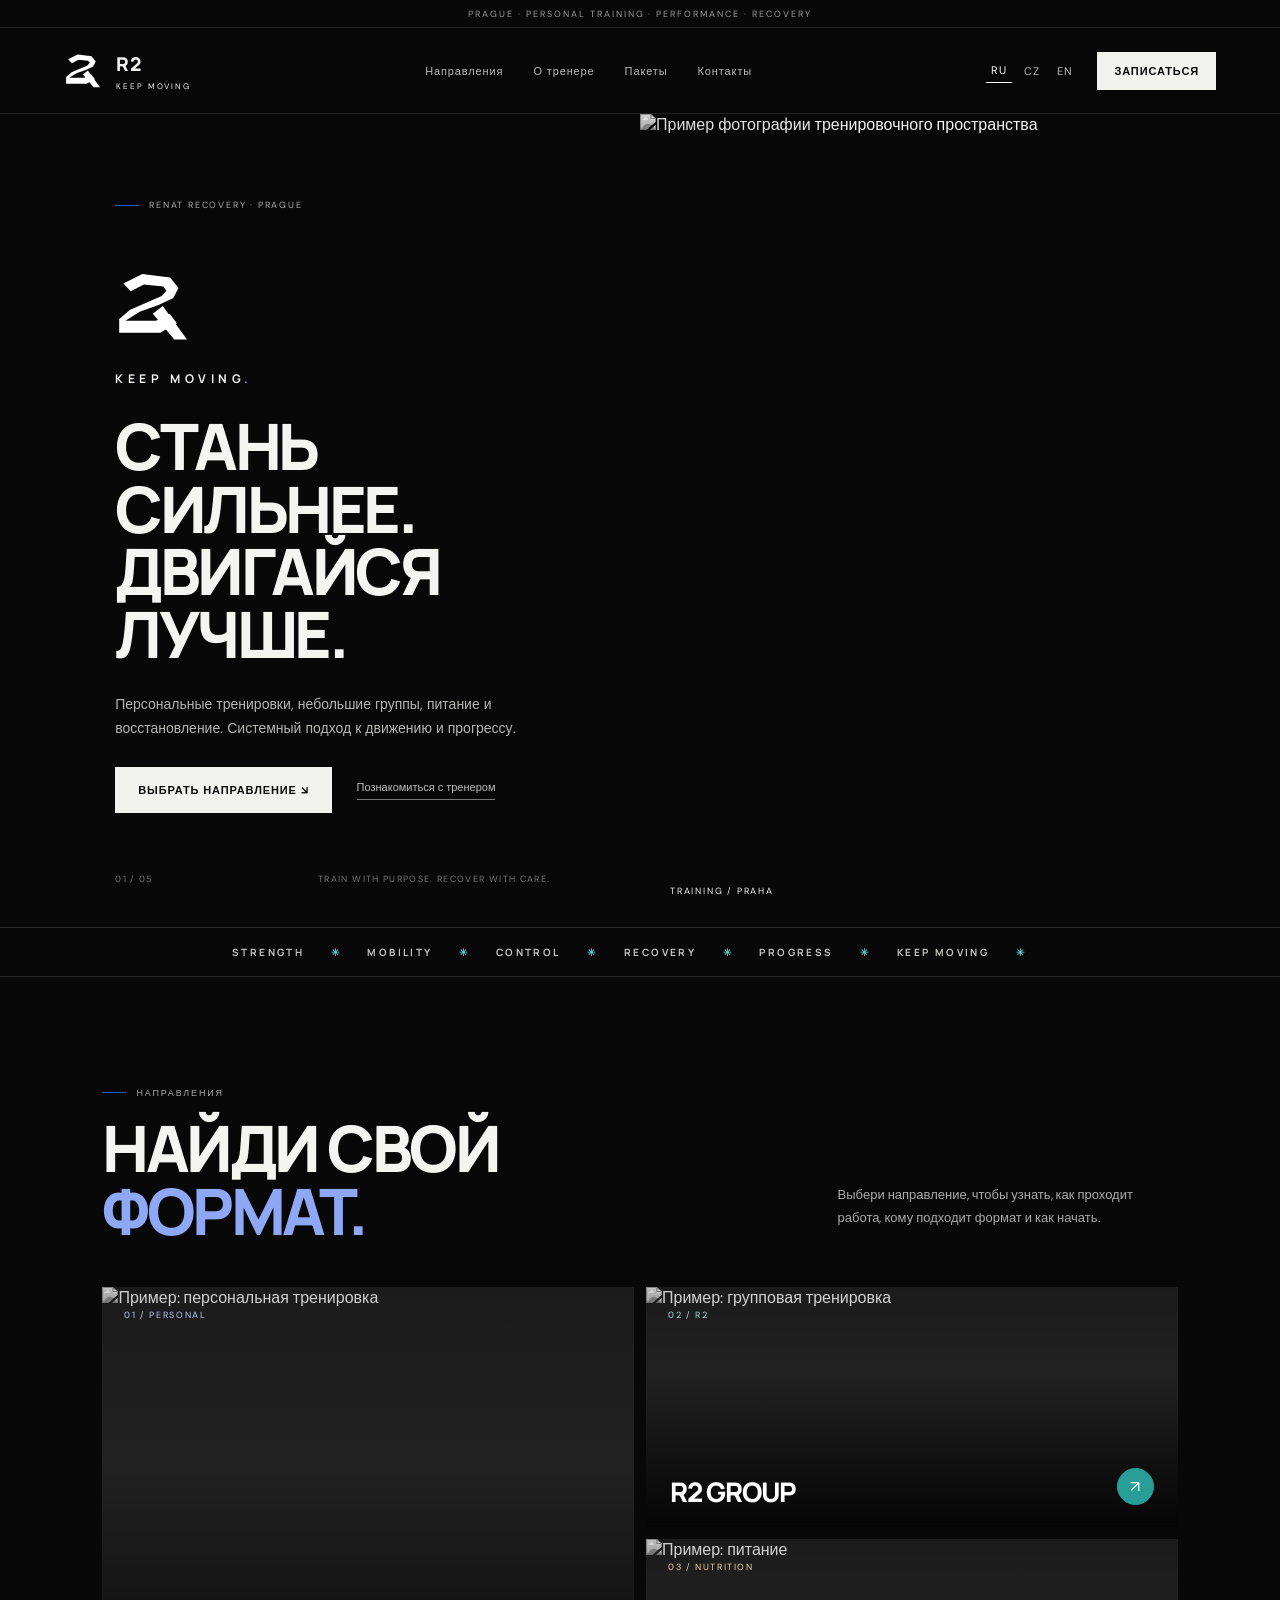
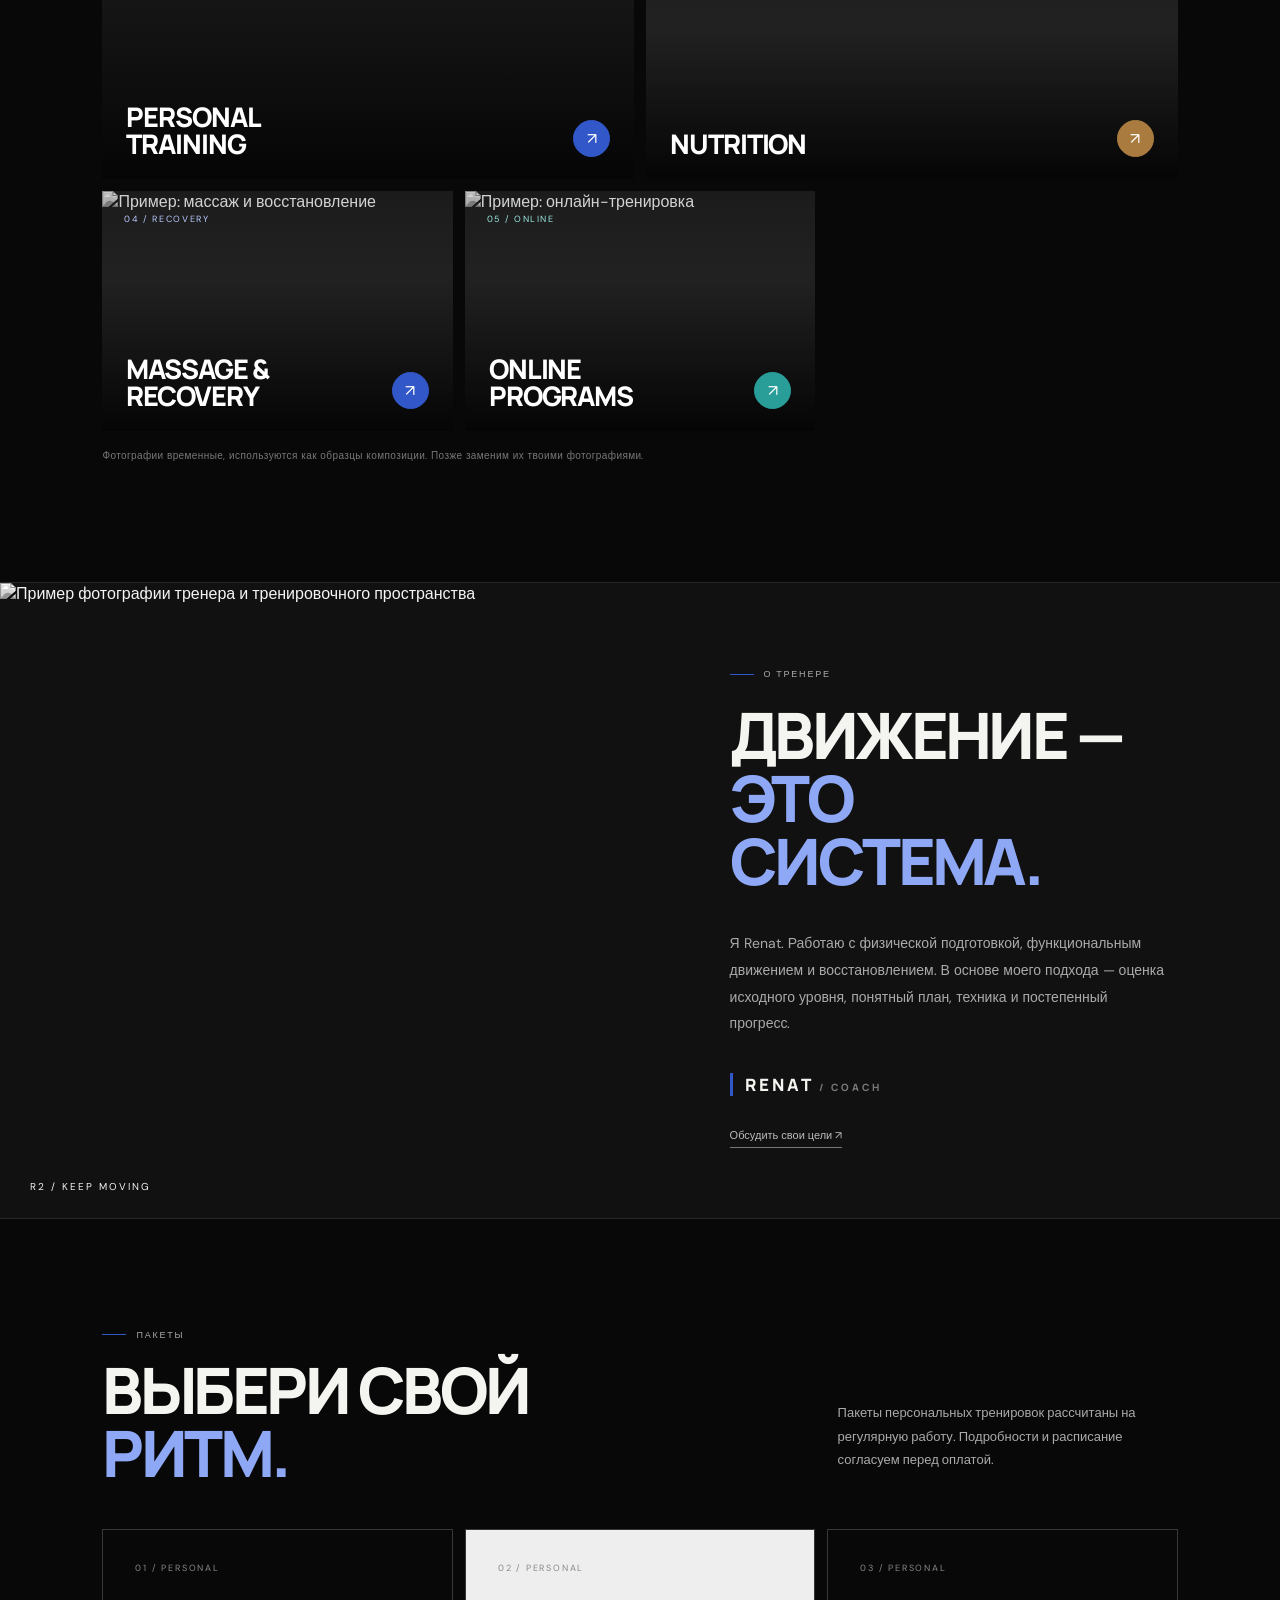
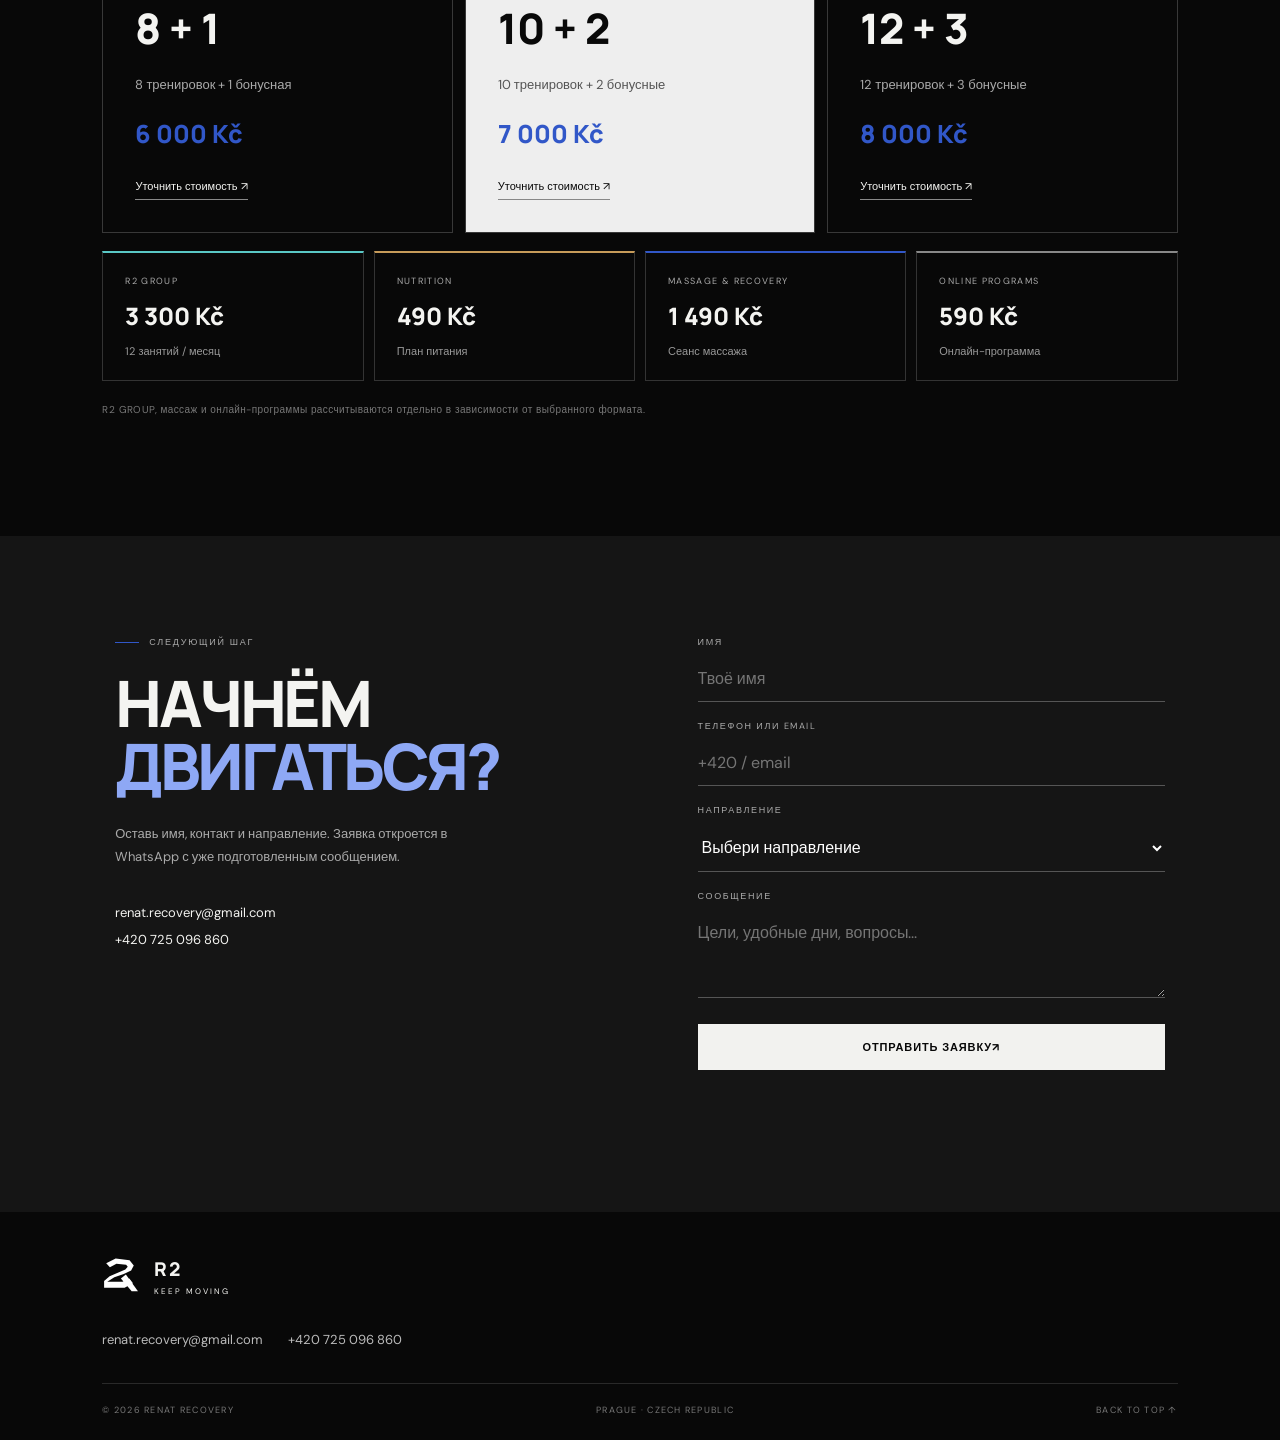
==== index.html @ 87c501c8 "Add files via upload" ====
<!doctype html>
<html lang="ru">
<head>
  <meta charset="utf-8">
  <meta name="viewport" content="width=device-width, initial-scale=1">
  <meta name="theme-color" content="#080808">
  <meta name="description" content="R2 RenatRecovery — персональные тренировки, мини-группы, питание и восстановление в Праге.">
  <title>R2 RenatRecovery | KEEP MOVING</title>
  <link rel="preconnect" href="https://fonts.googleapis.com">
  <link rel="preconnect" href="https://fonts.gstatic.com" crossorigin>
  <link href="https://fonts.googleapis.com/css2?family=DM+Sans:wght@400;500;600;700&family=Manrope:wght@400;500;600;700;800&display=swap" rel="stylesheet">
  <link rel="stylesheet" href="styles.css">
</head>
<body>
  <div class="topline"><span data-i18n="topline">PRAGUE · PERSONAL TRAINING · PERFORMANCE · RECOVERY</span></div>
  <header class="header">
    <a class="logo" href="#top" aria-label="R2 Keep Moving">
      <img src="r2-mark.svg" alt="">
      <span><b>R2</b><small>KEEP MOVING</small></span>
    </a>
    <nav class="nav" id="nav">
      <a href="#services" data-i18n="navServices">Направления</a>
      <a href="#about" data-i18n="navAbout">О тренере</a>
      <a href="#pricing" data-i18n="navPricing">Пакеты</a>
      <a href="#contact" data-i18n="navContact">Контакты</a>
    </nav>
    <div class="header-right">
      <div class="languages"><button class="lang active" data-lang="ru">RU</button><button class="lang" data-lang="cz">CZ</button><button class="lang" data-lang="en">EN</button></div>
      <a class="btn btn-white btn-small" href="#booking" data-i18n="book">Записаться</a>
      <button class="hamburger" id="hamburger" aria-label="Открыть меню">☰</button>
    </div>
  </header>

  <main id="top">
    <section class="hero">
      <div class="hero-copy">
        <div class="kicker"><i></i><span data-i18n="heroKicker">RENAT RECOVERY · PRAGUE</span></div>
        <div class="hero-mark"><img src="r2-mark.svg" alt="R2"></div>
        <p class="hero-slogan">KEEP MOVING<span>.</span></p>
        <h1 data-i18n="heroTitle">СТАНЬ СИЛЬНЕЕ.<br>ДВИГАЙСЯ ЛУЧШЕ.</h1>
        <p class="hero-lead" data-i18n="heroLead">Персональные тренировки, небольшие группы, питание и восстановление. Системный подход к движению и прогрессу.</p>
        <div class="hero-actions"><a class="btn btn-white" href="#services" data-i18n="explore">Выбрать направление ↘</a><a class="underlink" href="#about" data-i18n="aboutLink">Познакомиться с тренером</a></div>
        <div class="hero-foot"><span>01 / 05</span><span data-i18n="heroFoot">TRAIN WITH PURPOSE. RECOVER WITH CARE.</span></div>
      </div>
      <div class="hero-image">
        <img src="https://images.unsplash.com/photo-1534438327276-14e5300c3a48?auto=format&fit=crop&w=1400&q=85" alt="Пример фотографии тренировочного пространства">
        <div class="image-tag">TRAINING / PRAHA</div>
      </div>
    </section>

    <section class="ticker"><div>STRENGTH <b>✳</b> MOBILITY <b>✳</b> CONTROL <b>✳</b> RECOVERY <b>✳</b> PROGRESS <b>✳</b> KEEP MOVING <b>✳</b></div></section>

    <section class="section" id="services">
      <div class="section-head">
        <div><div class="kicker"><i></i><span data-i18n="servicesKicker">НАПРАВЛЕНИЯ</span></div><h2 data-i18n="servicesTitle">НАЙДИ СВОЙ<br><em>ФОРМАТ.</em></h2></div>
        <p data-i18n="servicesIntro">Выбери направление, чтобы узнать, как проходит работа, кому подходит формат и как начать.</p>
      </div>
      <div class="cards">
        <button class="service-card tall" data-service="personal">
          <img src="https://images.unsplash.com/photo-1583454110551-21f2fa2afe61?auto=format&fit=crop&w=1100&q=80" alt="Пример: персональная тренировка">
          <span class="shade"></span><span class="card-meta">01 / PERSONAL</span><span class="card-bottom"><b>PERSONAL<br>TRAINING</b><i>↗</i></span>
        </button>
        <button class="service-card" data-service="group">
          <img src="https://images.unsplash.com/photo-1517836357463-d25dfeac3438?auto=format&fit=crop&w=900&q=80" alt="Пример: групповая тренировка">
          <span class="shade"></span><span class="card-meta">02 / R2</span><span class="card-bottom"><b>R2 GROUP</b><i>↗</i></span>
        </button>
        <button class="service-card" data-service="nutrition">
          <img src="https://images.unsplash.com/photo-1490645935967-10de6ba17061?auto=format&fit=crop&w=900&q=80" alt="Пример: питание">
          <span class="shade"></span><span class="card-meta">03 / NUTRITION</span><span class="card-bottom"><b>NUTRITION</b><i>↗</i></span>
        </button>
        <button class="service-card" data-service="recovery">
          <img src="https://images.unsplash.com/photo-1600334129128-685c5582fd35?auto=format&fit=crop&w=900&q=80" alt="Пример: массаж и восстановление">
          <span class="shade"></span><span class="card-meta">04 / RECOVERY</span><span class="card-bottom"><b>MASSAGE &<br>RECOVERY</b><i>↗</i></span>
        </button>
        <button class="service-card" data-service="online">
          <img src="https://images.unsplash.com/photo-1518611012118-696072aa579a?auto=format&fit=crop&w=900&q=80" alt="Пример: онлайн-тренировка">
          <span class="shade"></span><span class="card-meta">05 / ONLINE</span><span class="card-bottom"><b>ONLINE<br>PROGRAMS</b><i>↗</i></span>
        </button>
      </div>
      <p class="sample-note" data-i18n="sampleNote">Фотографии временные, используются как образцы композиции. Позже заменим их твоими фотографиями.</p>
    </section>

    <section class="feature" id="about">
      <div class="feature-image"><img src="https://images.unsplash.com/photo-1567013127542-490d757e51fc?auto=format&fit=crop&w=1200&q=85" alt="Пример фотографии тренера и тренировочного пространства"><span>R2 / KEEP MOVING</span></div>
      <div class="feature-copy">
        <div class="kicker"><i></i><span data-i18n="aboutKicker">О ТРЕНЕРЕ</span></div>
        <h2 data-i18n="aboutTitle">ДВИЖЕНИЕ —<br><em>ЭТО СИСТЕМА.</em></h2>
        <p data-i18n="aboutText">Я Renat. Работаю с физической подготовкой, функциональным движением и восстановлением. В основе моего подхода — оценка исходного уровня, понятный план, техника и постепенный прогресс.</p>
        <div class="signature">RENAT <span>/ COACH</span></div>
        <a class="underlink" href="#booking" data-i18n="aboutCta">Обсудить свои цели ↗</a>
      </div>
    </section>

    <section class="section pricing" id="pricing">
      <div class="section-head">
        <div><div class="kicker"><i></i><span data-i18n="pricingKicker">ПАКЕТЫ</span></div><h2 data-i18n="pricingTitle">ВЫБЕРИ СВОЙ<br><em>РИТМ.</em></h2></div>
        <p data-i18n="pricingIntro">Пакеты персональных тренировок рассчитаны на регулярную работу. Подробности и расписание согласуем перед оплатой.</p>
      </div>
      <div class="price-cards">
        <article><span>01 / PERSONAL</span><h3>8 + 1</h3><p data-i18n="pack1">8 тренировок + 1 бонусная</p><strong class="price-value">6 000 Kč</strong><a href="#booking" data-i18n="askPrice">Записаться ↗</a></article>
        <article class="price-dark"><span>02 / PERSONAL</span><h3>10 + 2</h3><p data-i18n="pack2">10 тренировок + 2 бонусные</p><strong class="price-value">7 000 Kč</strong><a href="#booking" data-i18n="askPrice">Записаться ↗</a></article>
        <article><span>03 / PERSONAL</span><h3>12 + 3</h3><p data-i18n="pack3">12 тренировок + 3 бонусные</p><strong class="price-value">8 000 Kč</strong><a href="#booking" data-i18n="askPrice">Записаться ↗</a></article>
      </div>
      <div class="other-prices">
        <article><span>R2 GROUP</span><b>3 300 Kč</b><small>12 занятий / месяц</small></article>
        <article><span>NUTRITION</span><b>490 Kč</b><small>План питания</small></article>
        <article><span>MASSAGE & RECOVERY</span><b>1 490 Kč</b><small>Сеанс массажа</small></article>
        <article><span>ONLINE PROGRAMS</span><b>590 Kč</b><small>Онлайн-программа</small></article>
      </div>
      <p class="pricing-foot" data-i18n="pricingFoot">Стоимость указана в чешских кронах. Детали формата и записи согласуем заранее.</p>
    </section>

    <section class="booking" id="booking">
      <div class="booking-copy"><div class="kicker"><i></i><span data-i18n="bookingKicker">СЛЕДУЮЩИЙ ШАГ</span></div><h2 data-i18n="bookingTitle">НАЧНЁМ<br><em>ДВИГАТЬСЯ?</em></h2><p data-i18n="bookingText">Оставь имя, контакт и направление. Заявка откроется в WhatsApp с уже подготовленным сообщением.</p>
        <div class="contact-lines"><a href="mailto:renat.recovery@gmail.com">renat.recovery@gmail.com</a><a href="tel:+420725096860">+420 725 096 860</a></div>
      </div>
      <form id="bookingForm">
        <label><span data-i18n="formName">ИМЯ</span><input name="name" required autocomplete="name" placeholder="Твоё имя"></label>
        <label><span data-i18n="formContact">ТЕЛЕФОН ИЛИ EMAIL</span><input name="contact" required placeholder="+420 / email"></label>
        <label><span data-i18n="formService">НАПРАВЛЕНИЕ</span><select name="service" required><option value="" data-i18n="choose">Выбери направление</option><option>Personal Training</option><option>R2 Group</option><option>Nutrition</option><option>Massage & Recovery</option><option>Online Programs</option></select></label>
        <label><span data-i18n="formMessage">СООБЩЕНИЕ</span><textarea name="message" rows="3" placeholder="Цели, удобные дни, вопросы..."></textarea></label>
        <button class="btn btn-white submit" type="submit"><span data-i18n="send">Отправить заявку</span> ↗</button>
        <p id="formStatus" class="form-status" aria-live="polite"></p>
      </form>
    </section>
  </main>

  <footer id="contact">
    <a class="logo footer-logo" href="#top"><img src="r2-mark.svg" alt=""><span><b>R2</b><small>KEEP MOVING</small></span></a>
    <div class="footer-contacts"><a href="mailto:renat.recovery@gmail.com">renat.recovery@gmail.com</a><a href="tel:+420725096860">+420 725 096 860</a></div>
    <div class="footer-bottom"><span>© <span id="year"></span> RENAT RECOVERY</span><span>PRAGUE · CZECH REPUBLIC</span><a href="#top">BACK TO TOP ↑</a></div>
  </footer>

  <dialog id="serviceDialog">
    <button class="dialog-close" id="dialogClose" aria-label="Close">×</button>
    <div class="dialog-kicker" id="dialogKicker">R2 / SERVICE</div><h2 id="dialogTitle"></h2><p id="dialogText"></p><ul id="dialogBullets"></ul><a class="btn btn-white" href="#booking" id="dialogCta">Записаться ↗</a>
  </dialog>
  <script src="app.js"></script>
</body>
</html>
---- styles.css ----
*{box-sizing:border-box}html{scroll-behavior:smooth;scroll-padding-top:90px}body{margin:0;background:#080808;color:#f4f4f1;font-family:"DM Sans",sans-serif}a{color:inherit;text-decoration:none}button,input,select,textarea{font:inherit}.topline{height:28px;border-bottom:1px solid #242424;display:flex;align-items:center;justify-content:center;color:#9a9a9a;font-size:9px;letter-spacing:.22em}.header{height:86px;padding:0 5vw;display:flex;align-items:center;justify-content:space-between;border-bottom:1px solid #222;position:sticky;top:0;background:rgba(8,8,8,.94);backdrop-filter:blur(14px);z-index:20}.logo{display:flex;align-items:center;gap:10px}.logo img{width:42px;height:42px}.logo span{display:flex;flex-direction:column;line-height:1}.logo b{font:800 19px Manrope;letter-spacing:.06em}.logo small{font-size:8px;letter-spacing:.24em;margin-top:5px}.nav{display:flex;gap:30px}.nav a,.languages button{font-size:11px;color:#bbb;letter-spacing:.08em}.nav a:hover,.underlink:hover{color:white}.header-right{display:flex;align-items:center;gap:20px}.languages{display:flex;gap:7px}.lang{background:none;border:0;color:#777;padding:5px;cursor:pointer}.lang.active{color:#fff;border-bottom:1px solid white}.btn{display:inline-flex;align-items:center;justify-content:center;padding:15px 22px;border:1px solid #eee;background:transparent;color:white;font-weight:700;font-size:11px;letter-spacing:.08em;text-transform:uppercase;cursor:pointer;transition:.2s}.btn-white{background:#f2f2ef;color:#080808;border-color:#f2f2ef}.btn-white:hover{background:#cfcfc9}.btn-small{padding:11px 16px}.hamburger{display:none;background:none;color:white;border:0;font-size:22px}.hero{min-height:650px;display:grid;grid-template-columns:1fr 1fr;align-items:stretch;border-bottom:1px solid #292929}.hero-copy{padding:85px 7vw 42px 9vw;display:flex;flex-direction:column;align-items:flex-start}.kicker{display:flex;align-items:center;gap:10px;font-size:9px;letter-spacing:.2em;color:#aaa}.kicker i{width:24px;height:1px;background:#eee}.hero-mark{margin-top:54px}.hero-mark img{width:84px;height:84px}.hero-slogan{font:700 12px Manrope;letter-spacing:.38em;margin:16px 0 28px}.hero-slogan span{color:#aaa}.hero h1,.section h2,.feature h2,.booking h2{font:800 clamp(38px,5vw,66px)/.98 Manrope;letter-spacing:-.055em;margin:0}.hero h1{max-width:600px}.hero h1 br+em,.section h2 em,.feature h2 em,.booking h2 em{font-style:normal;color:#999}.hero-lead{color:#b6b6b2;line-height:1.75;font-size:14px;max-width:430px;margin:26px 0}.hero-actions{display:flex;align-items:center;gap:25px;flex-wrap:wrap}.underlink{font-size:11px;color:#bbb;border-bottom:1px solid #777;padding-bottom:5px}.hero-foot{margin-top:auto;padding-top:60px;width:100%;display:flex;justify-content:space-between;color:#777;font-size:9px;letter-spacing:.15em}.hero-image{position:relative;min-height:550px;overflow:hidden}.hero-image img,.service-card img,.feature-image img{width:100%;height:100%;object-fit:cover;display:block;filter:grayscale(100%)}.hero-image:after{content:"";position:absolute;inset:0;background:linear-gradient(90deg,#08080822,transparent 35%),linear-gradient(0deg,#08080866,transparent 45%)}.image-tag{position:absolute;bottom:30px;left:30px;z-index:1;font-size:9px;letter-spacing:.2em}.ticker{overflow:hidden;border-bottom:1px solid #252525;padding:17px 0;white-space:nowrap;text-align:center;color:#c5c5c0;font:700 10px Manrope;letter-spacing:.24em}.ticker b{padding:0 22px;color:#777}.section{padding:110px 8vw}.section-head{display:flex;justify-content:space-between;align-items:end;gap:40px;margin-bottom:45px}.section-head h2{margin-top:18px}.section-head>p{max-width:340px;color:#aaa;font-size:13px;line-height:1.8}.cards{display:grid;grid-template-columns:repeat(6,1fr);grid-auto-rows:240px;gap:12px}.service-card{grid-column:span 2;position:relative;padding:0;border:0;background:#222;overflow:hidden;text-align:left;color:white;cursor:pointer;min-width:0}.service-card.tall{grid-column:span 3;grid-row:span 2}.service-card:nth-child(2),.service-card:nth-child(3){grid-column:span 3}.service-card img{position:absolute;inset:0;transition:transform .6s}.service-card:hover img{transform:scale(1.045)}.shade{position:absolute;inset:0;background:linear-gradient(0deg,rgba(0,0,0,.85),transparent 65%),linear-gradient(180deg,rgba(0,0,0,.2),transparent 40%)}.card-meta{position:absolute;top:22px;left:22px;font-size:9px;letter-spacing:.18em;color:#ddd}.card-bottom{position:absolute;bottom:22px;left:24px;right:24px;display:flex;justify-content:space-between;align-items:end}.card-bottom b{font:800 27px/1 Manrope;letter-spacing:-.04em}.card-bottom i{width:37px;height:37px;border:1px solid #aaa;border-radius:50%;display:grid;place-items:center;font-style:normal}.sample-note,.pricing-foot{color:#777;font-size:10px;letter-spacing:.04em;margin-top:18px}.feature{display:grid;grid-template-columns:1fr 1fr;background:#111;border-top:1px solid #262626;border-bottom:1px solid #262626}.feature-image{position:relative;min-height:500px}.feature-image span{position:absolute;bottom:25px;left:30px;font-size:10px;letter-spacing:.2em}.feature-copy{padding:85px 9vw 70px 7vw;display:flex;flex-direction:column;align-items:flex-start;justify-content:center}.feature h2{margin:24px 0}.feature-copy>p{color:#aaa;font-size:14px;line-height:1.9;max-width:480px}.signature{font:800 17px Manrope;letter-spacing:.18em;margin:22px 0 32px}.signature span{font-size:10px;color:#777}.price-cards{display:grid;grid-template-columns:repeat(3,1fr);gap:12px}.price-cards article{border:1px solid #383838;padding:32px;min-height:220px;display:flex;flex-direction:column;align-items:flex-start}.price-cards article>span{font-size:9px;letter-spacing:.2em;color:#888}.price-cards h3{font:800 42px Manrope;margin:25px 0 6px}.price-cards p{font-size:13px;color:#aaa}.price-cards article>a{margin-top:auto;padding-top:24px;font-size:11px;border-bottom:1px solid #888;padding-bottom:6px}.price-dark{background:#eee;color:#090909}.price-dark p,.price-dark article>span{color:#555}.pricing-foot{margin-top:22px}.booking{padding:100px 9vw;background:#151515;display:grid;grid-template-columns:1fr 1fr;gap:9vw}.booking h2{margin:24px 0}.booking-copy>p{max-width:390px;color:#aaa;line-height:1.8;font-size:13px}.contact-lines{display:flex;flex-direction:column;gap:10px;margin-top:35px;font-size:13px}.contact-lines a:hover,.footer-contacts a:hover{color:#aaa}.booking form{display:grid;gap:18px}.booking label{display:grid;gap:8px}.booking label span{font-size:9px;letter-spacing:.18em;color:#aaa}.booking input,.booking select,.booking textarea{background:transparent;border:0;border-bottom:1px solid #555;color:white;padding:12px 0;outline:none;border-radius:0}.booking select option{background:#111}.booking input:focus,.booking textarea:focus,.booking select:focus{border-color:white}.booking textarea{resize:vertical}.submit{width:100%;margin-top:8px}.form-status{font-size:12px;color:#ddd;line-height:1.6}footer{padding:42px 8vw 24px;background:#080808}.footer-logo{margin-bottom:35px}.footer-contacts{display:flex;gap:25px;flex-wrap:wrap;font-size:13px;color:#bbb;margin-bottom:35px}.footer-bottom{border-top:1px solid #292929;padding-top:20px;display:flex;justify-content:space-between;gap:15px;flex-wrap:wrap;font-size:9px;color:#777;letter-spacing:.14em}dialog{background:#111;color:#f5f5f2;border:1px solid #555;padding:48px;max-width:540px;width:calc(100% - 32px);box-shadow:0 25px 100px #000}dialog::backdrop{background:#000c;backdrop-filter:blur(4px)}.dialog-close{position:absolute;right:17px;top:10px;background:none;color:white;border:0;font-size:30px;cursor:pointer}.dialog-kicker{font-size:10px;letter-spacing:.2em;color:#999}.dialog h2{font:800 34px Manrope;margin:20px 0}.dialog p,.dialog li{font-size:14px;line-height:1.8;color:#bbb}.dialog ul{padding-left:18px;margin-bottom:28px}
@media(max-width:800px){.header{height:72px;padding:0 5vw}.nav{display:none;position:absolute;top:72px;left:0;right:0;background:#101010;padding:25px 6vw;flex-direction:column;border-bottom:1px solid #333}.nav.open{display:flex}.hamburger{display:block}.header-right{gap:10px}.header-right .btn{display:none}.hero{grid-template-columns:1fr}.hero-copy{padding:55px 7vw 35px}.hero-mark{margin-top:34px}.hero-image{min-height:360px;grid-row:1}.hero-foot{padding-top:40px}.section{padding:75px 6vw}.section-head{display:block}.section-head>p{margin-top:22px}.cards{grid-template-columns:1fr 1fr;grid-auto-rows:220px}.service-card,.service-card.tall,.service-card:nth-child(2),.service-card:nth-child(3){grid-column:span 1;grid-row:span 1}.service-card.tall{grid-column:span 2;grid-row:span 1}.card-bottom b{font-size:21px}.feature{grid-template-columns:1fr}.feature-image{min-height:330px}.feature-copy{padding:65px 7vw}.price-cards{grid-template-columns:1fr}.price-cards article{min-height:195px}.booking{grid-template-columns:1fr;padding:75px 7vw;gap:45px}.footer-bottom{line-height:1.8}.footer-contacts{flex-direction:column;gap:12px}}
@media(max-width:420px){.languages{gap:2px}.lang{font-size:10px;padding:4px}.logo img{width:35px;height:35px}.logo b{font-size:17px}.hero h1,.section h2,.feature h2,.booking h2{font-size:42px}.cards{grid-auto-rows:190px;gap:8px}.card-meta{left:13px;top:14px}.card-bottom{left:14px;right:14px;bottom:14px}.card-bottom b{font-size:17px}.card-bottom i{width:30px;height:30px}.dialog{padding:38px 24px}}

/* R2 identity: monochrome foundation with restrained cobalt, cyan and warm accents */
:root{--r2-blue:#3157c8;--r2-cyan:#59c8c5;--r2-gold:#c69b59}
.kicker i{background:var(--r2-blue)}
.hero-slogan span,.section h2 em,.feature h2 em,.booking h2 em{color:#8ea8f5}
.ticker b{color:var(--r2-cyan)}
.btn-white:hover{background:var(--r2-blue);border-color:var(--r2-blue);color:#fff}
.service-card:nth-child(1) .card-meta{color:#b8c9ff}.service-card:nth-child(2) .card-meta{color:#9be8e1}.service-card:nth-child(3) .card-meta{color:#f0d2a1}.service-card:nth-child(4) .card-meta{color:#b8c9ff}.service-card:nth-child(5) .card-meta{color:#9be8e1}
.service-card:nth-child(1) .card-bottom i{background:var(--r2-blue);border-color:var(--r2-blue)}.service-card:nth-child(2) .card-bottom i{background:#299d98;border-color:#299d98}.service-card:nth-child(3) .card-bottom i{background:#a97b3f;border-color:#a97b3f}.service-card:nth-child(4) .card-bottom i{background:#3157c8;border-color:#3157c8}.service-card:nth-child(5) .card-bottom i{background:#299d98;border-color:#299d98}
.price-value{font:800 25px Manrope;color:var(--r2-blue);margin:10px 0 4px}.price-dark .price-value{color:#3157c8}
.other-prices{display:grid;grid-template-columns:repeat(4,1fr);gap:10px;margin-top:18px}.other-prices article{border:1px solid #333;padding:22px;display:flex;flex-direction:column;gap:12px;min-width:0}.other-prices article:nth-child(1){border-top:2px solid var(--r2-cyan)}.other-prices article:nth-child(2){border-top:2px solid var(--r2-gold)}.other-prices article:nth-child(3){border-top:2px solid var(--r2-blue)}.other-prices article:nth-child(4){border-top:2px solid #888}.other-prices span{font-size:9px;letter-spacing:.15em;color:#aaa}.other-prices b{font:800 24px Manrope}.other-prices small{font-size:11px;color:#999}
.signature{border-left:3px solid var(--r2-blue);padding-left:12px}.dialog-kicker{color:var(--r2-cyan)}.dialog li::marker{color:var(--r2-blue)}
@media(max-width:800px){.other-prices{grid-template-columns:1fr 1fr}}
@media(max-width:420px){.other-prices article{padding:16px}.other-prices b{font-size:20px}}
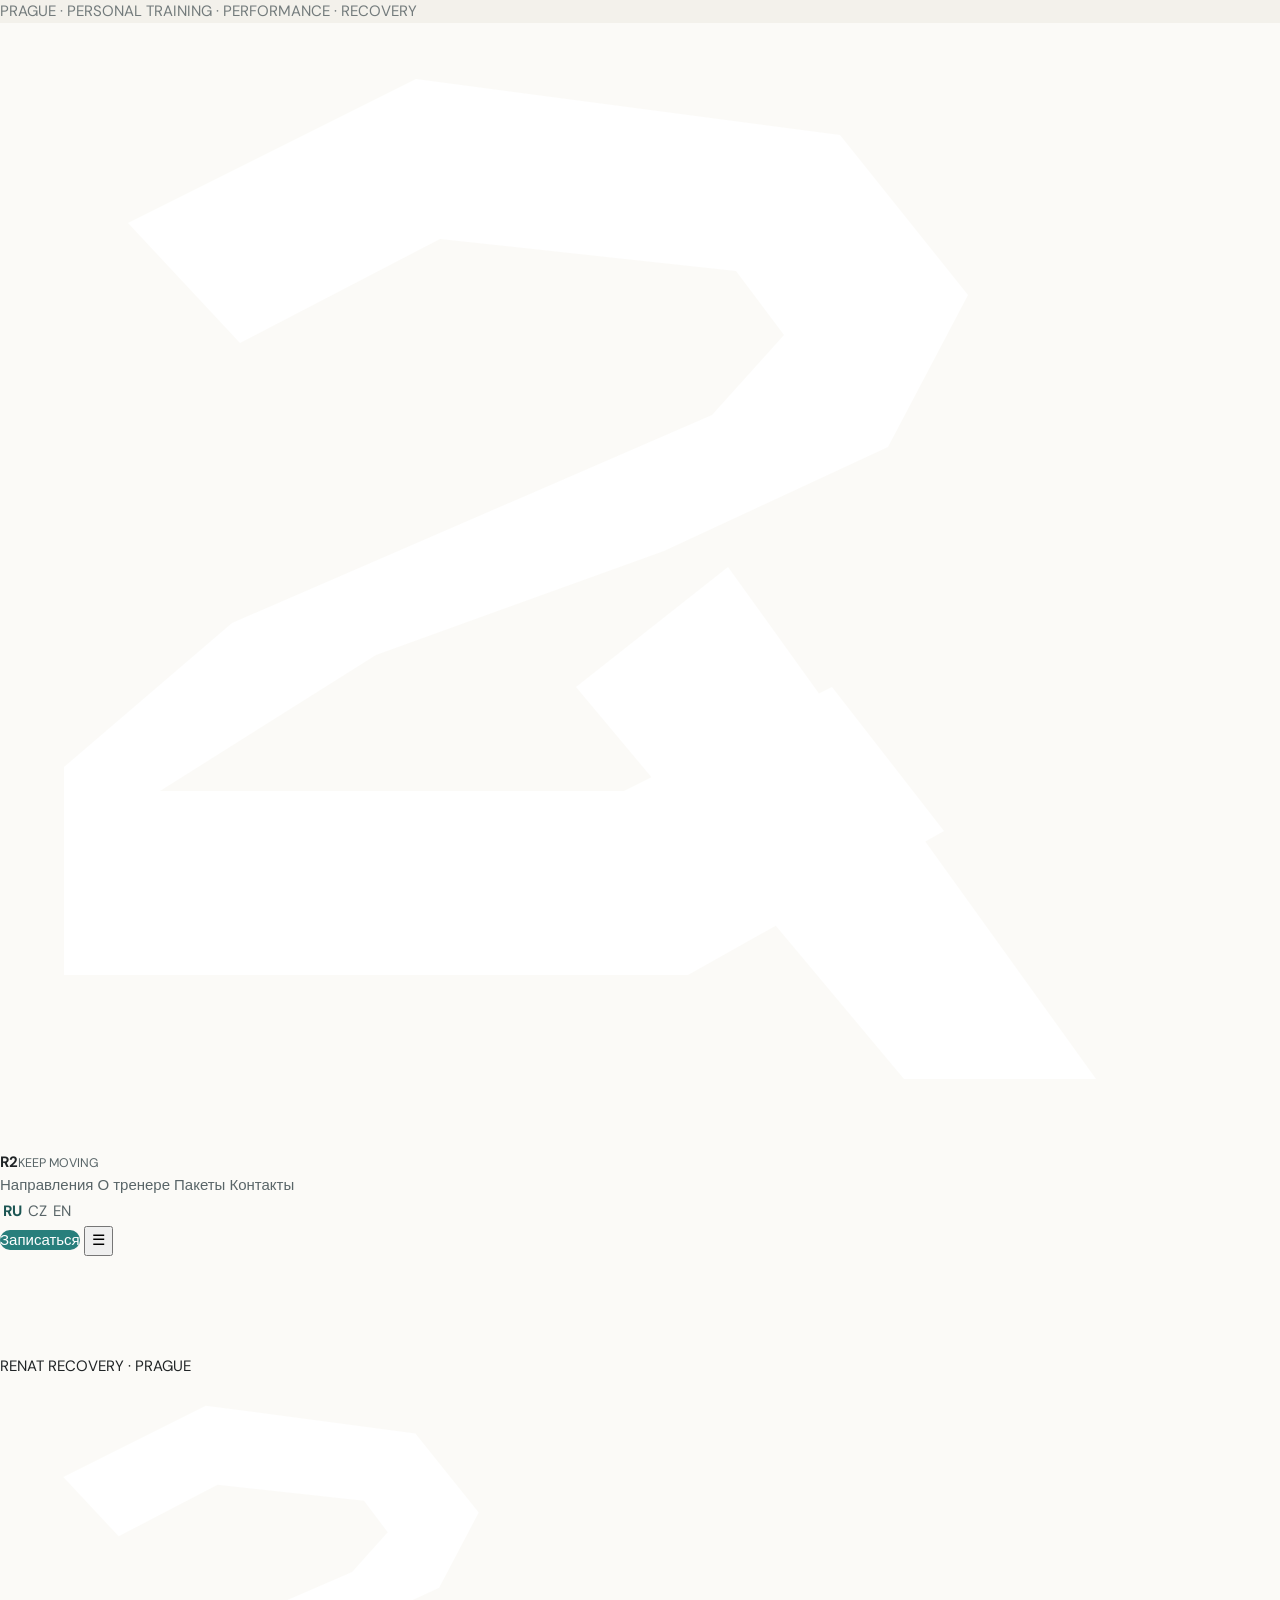
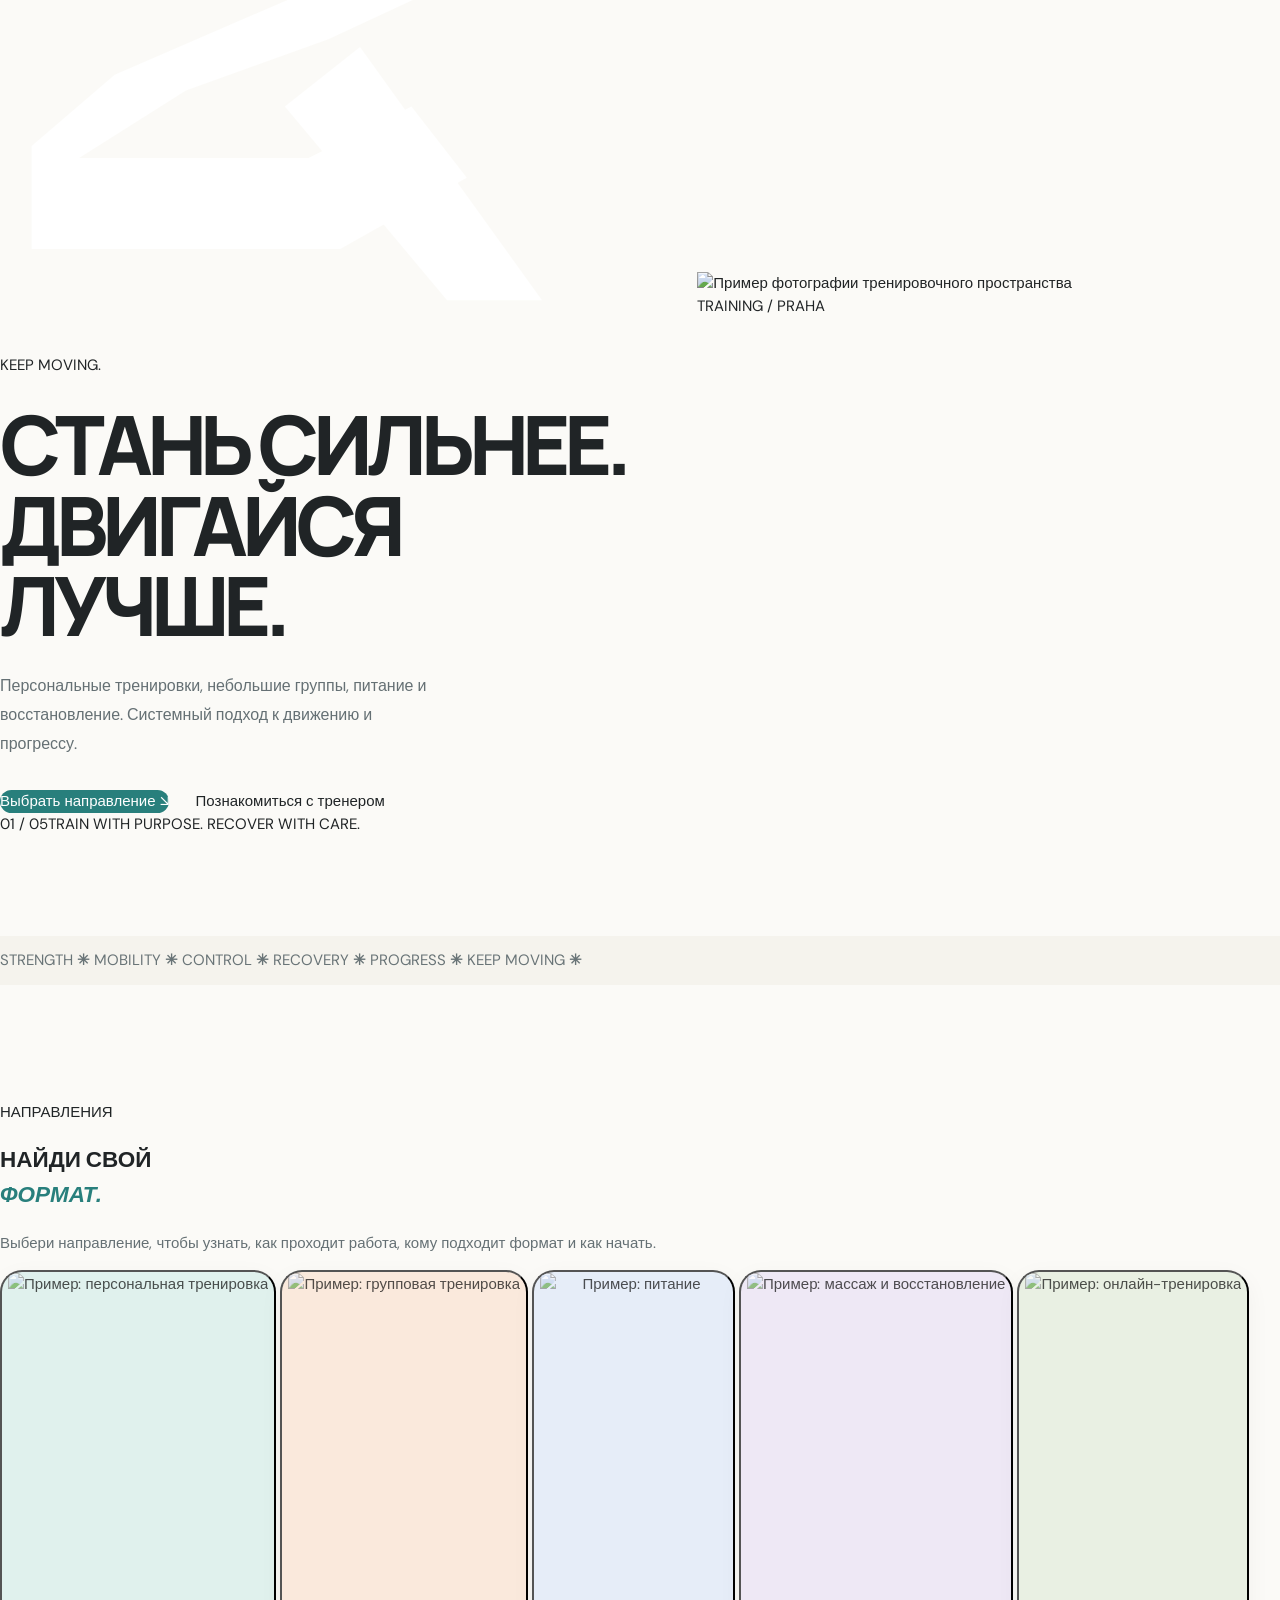
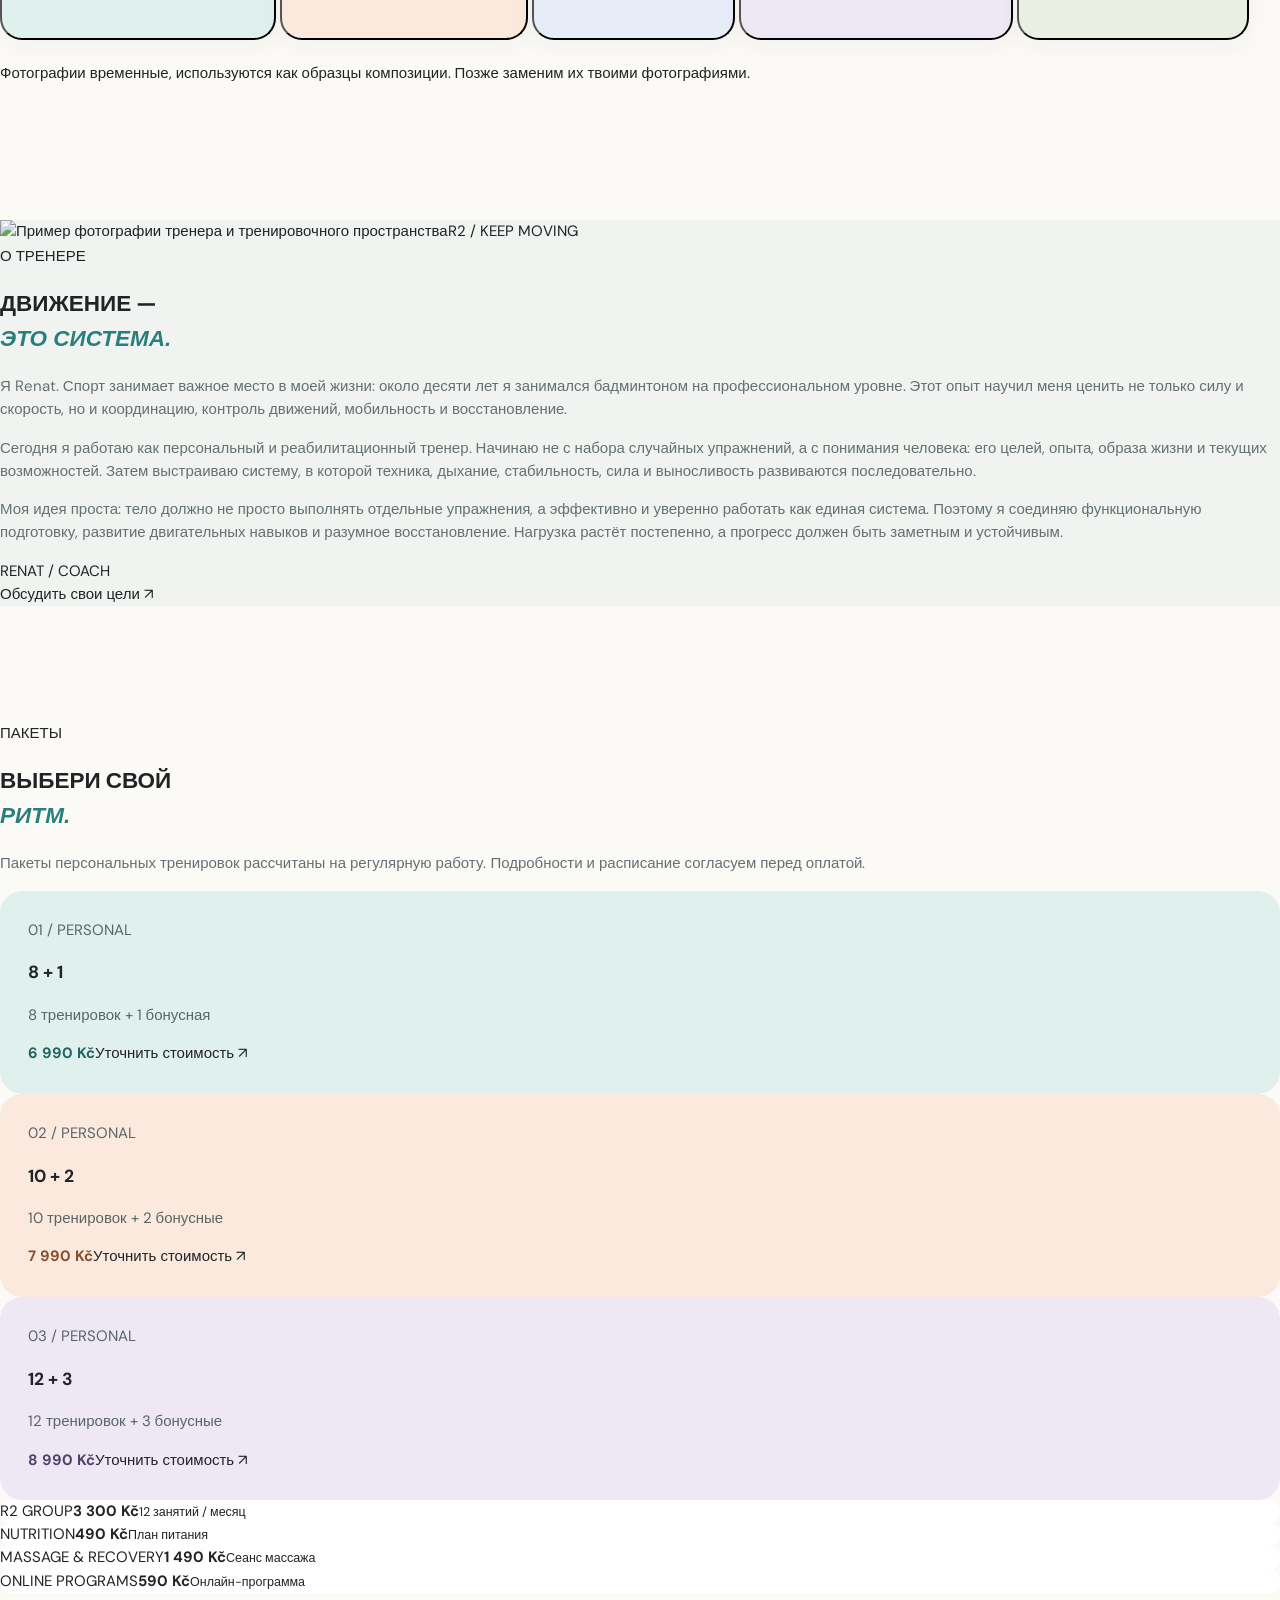
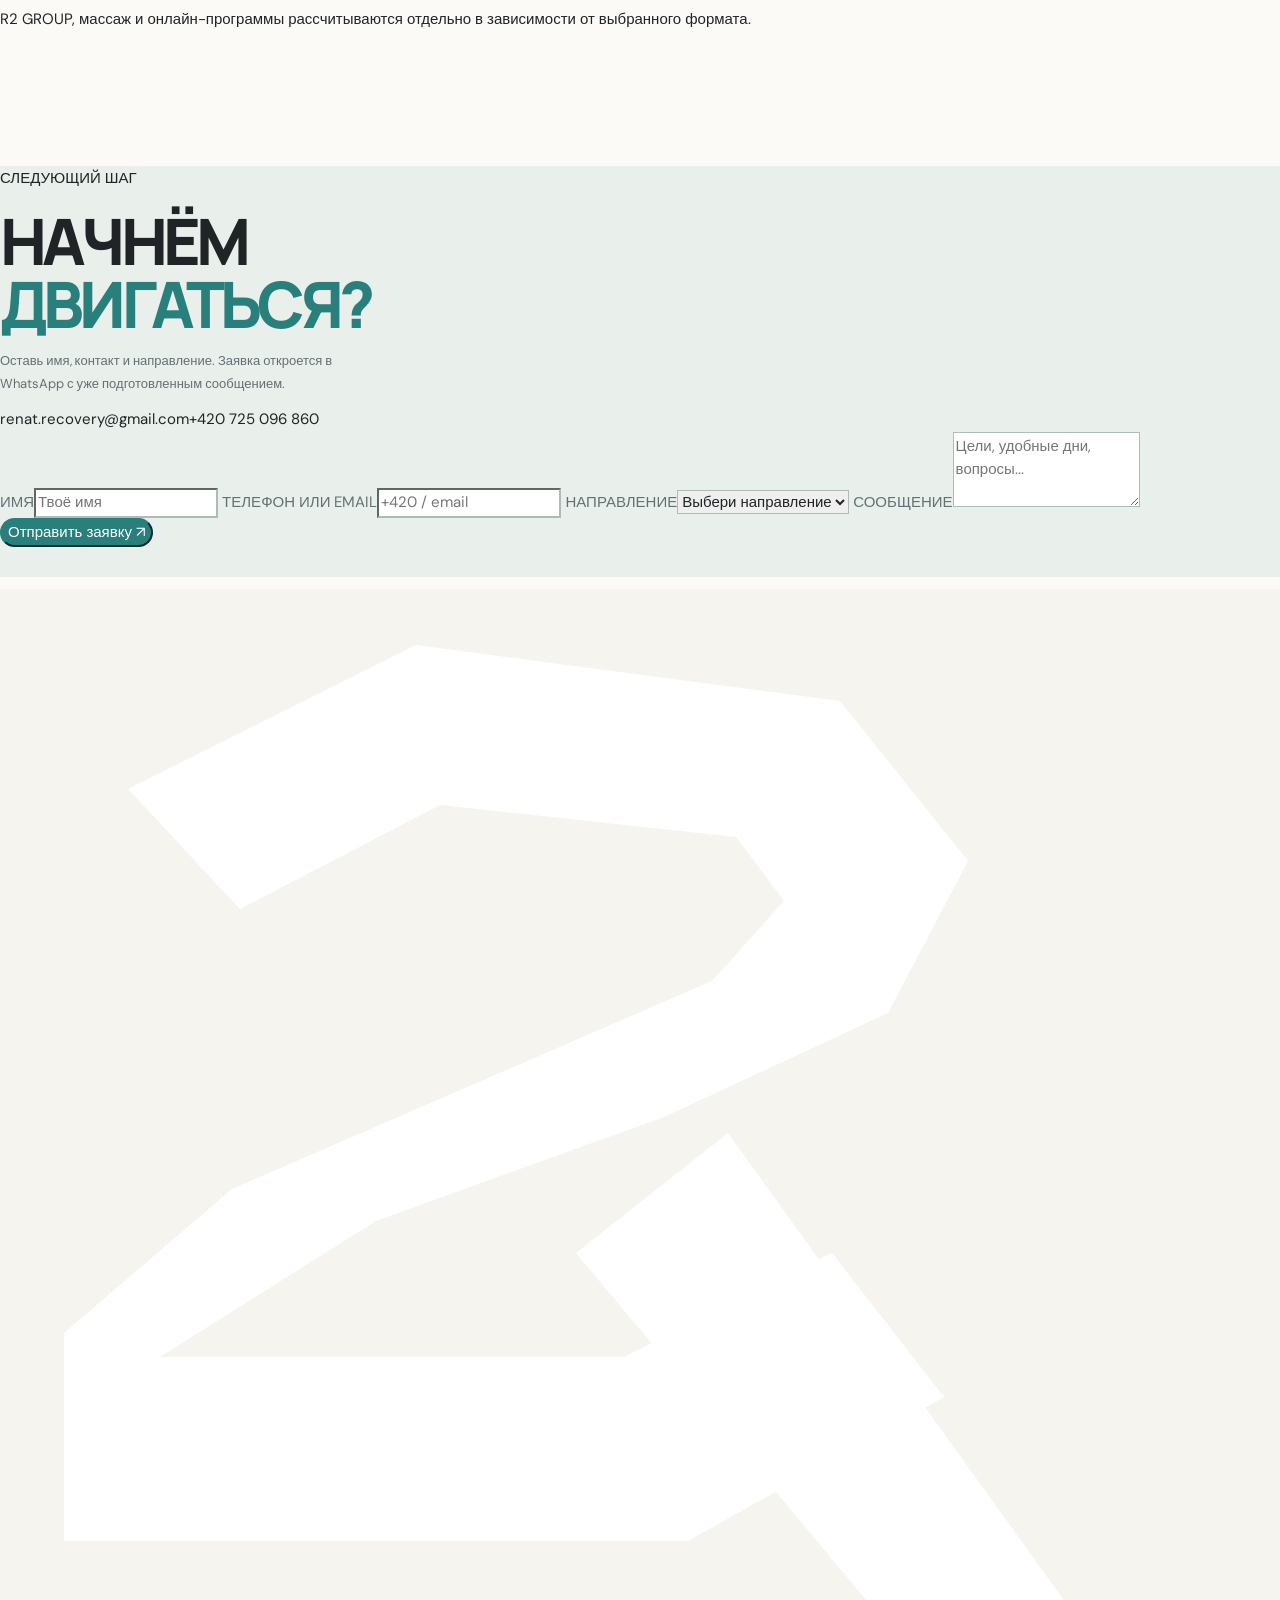
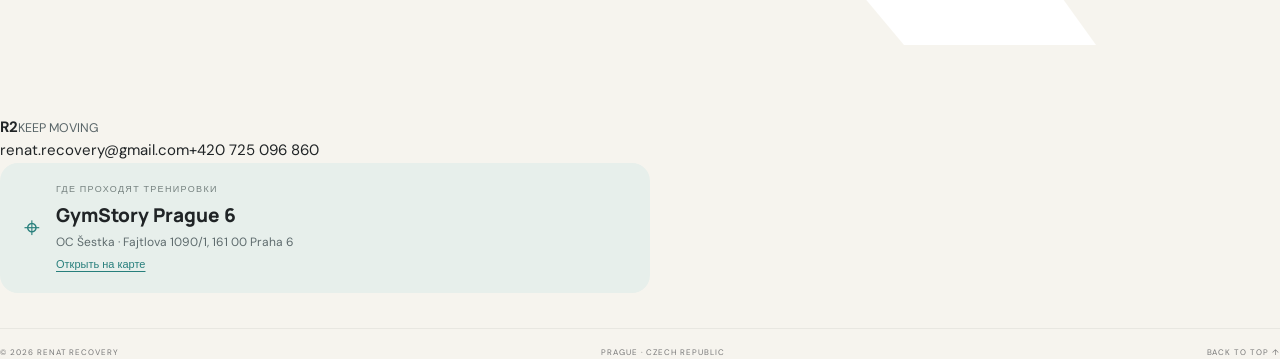
==== commit fdfc0318: "Add files via upload" ====
--- a/index.html
+++ b/index.html
@@ -58,23 +58,23 @@
       <div class="cards">
         <button class="service-card tall" data-service="personal">
           <img src="https://images.unsplash.com/photo-1583454110551-21f2fa2afe61?auto=format&fit=crop&w=1100&q=80" alt="Пример: персональная тренировка">
-          <span class="shade"></span><span class="card-meta">01 / PERSONAL</span><span class="card-bottom"><b>PERSONAL<br>TRAINING</b><i>↗</i></span>
+          <span class="shade"></span><span class="card-meta">01 / PERSONAL</span><span class="card-bottom"><b>PERSONAL<br>TRAINING</b></span>
         </button>
         <button class="service-card" data-service="group">
           <img src="https://images.unsplash.com/photo-1517836357463-d25dfeac3438?auto=format&fit=crop&w=900&q=80" alt="Пример: групповая тренировка">
-          <span class="shade"></span><span class="card-meta">02 / R2</span><span class="card-bottom"><b>R2 GROUP</b><i>↗</i></span>
+          <span class="shade"></span><span class="card-meta">02 / R2</span><span class="card-bottom"><b>R2 GROUP</b></span>
         </button>
         <button class="service-card" data-service="nutrition">
           <img src="https://images.unsplash.com/photo-1490645935967-10de6ba17061?auto=format&fit=crop&w=900&q=80" alt="Пример: питание">
-          <span class="shade"></span><span class="card-meta">03 / NUTRITION</span><span class="card-bottom"><b>NUTRITION</b><i>↗</i></span>
+          <span class="shade"></span><span class="card-meta">03 / NUTRITION</span><span class="card-bottom"><b>NUTRITION</b></span>
         </button>
         <button class="service-card" data-service="recovery">
           <img src="https://images.unsplash.com/photo-1600334129128-685c5582fd35?auto=format&fit=crop&w=900&q=80" alt="Пример: массаж и восстановление">
-          <span class="shade"></span><span class="card-meta">04 / RECOVERY</span><span class="card-bottom"><b>MASSAGE &<br>RECOVERY</b><i>↗</i></span>
+          <span class="shade"></span><span class="card-meta">04 / RECOVERY</span><span class="card-bottom"><b>MASSAGE &<br>RECOVERY</b></span>
         </button>
         <button class="service-card" data-service="online">
           <img src="https://images.unsplash.com/photo-1518611012118-696072aa579a?auto=format&fit=crop&w=900&q=80" alt="Пример: онлайн-тренировка">
-          <span class="shade"></span><span class="card-meta">05 / ONLINE</span><span class="card-bottom"><b>ONLINE<br>PROGRAMS</b><i>↗</i></span>
+          <span class="shade"></span><span class="card-meta">05 / ONLINE</span><span class="card-bottom"><b>ONLINE<br>PROGRAMS</b></span>
         </button>
       </div>
       <p class="sample-note" data-i18n="sampleNote">Фотографии временные, используются как образцы композиции. Позже заменим их твоими фотографиями.</p>
@@ -85,7 +85,9 @@
       <div class="feature-copy">
         <div class="kicker"><i></i><span data-i18n="aboutKicker">О ТРЕНЕРЕ</span></div>
         <h2 data-i18n="aboutTitle">ДВИЖЕНИЕ —<br><em>ЭТО СИСТЕМА.</em></h2>
-        <p data-i18n="aboutText">Я Renat. Работаю с физической подготовкой, функциональным движением и восстановлением. В основе моего подхода — оценка исходного уровня, понятный план, техника и постепенный прогресс.</p>
+        <p data-i18n="aboutText">Я Renat. Спорт занимает важное место в моей жизни: около десяти лет я занимался бадминтоном на профессиональном уровне. Этот опыт научил меня ценить не только силу и скорость, но и координацию, контроль движений, мобильность и восстановление.</p>
+        <p data-i18n="aboutText2">Сегодня я работаю как персональный и реабилитационный тренер. Начинаю не с набора случайных упражнений, а с понимания человека: его целей, опыта, образа жизни и текущих возможностей. Затем выстраиваю систему, в которой техника, дыхание, стабильность, сила и выносливость развиваются последовательно.</p>
+        <p data-i18n="aboutText3">Моя идея проста: тело должно не просто выполнять отдельные упражнения, а эффективно и уверенно работать как единая система. Поэтому я соединяю функциональную подготовку, развитие двигательных навыков и разумное восстановление. Нагрузка растёт постепенно, а прогресс должен быть заметным и устойчивым.</p>
         <div class="signature">RENAT <span>/ COACH</span></div>
         <a class="underlink" href="#booking" data-i18n="aboutCta">Обсудить свои цели ↗</a>
       </div>
@@ -97,9 +99,9 @@
         <p data-i18n="pricingIntro">Пакеты персональных тренировок рассчитаны на регулярную работу. Подробности и расписание согласуем перед оплатой.</p>
       </div>
       <div class="price-cards">
-        <article><span>01 / PERSONAL</span><h3>8 + 1</h3><p data-i18n="pack1">8 тренировок + 1 бонусная</p><strong class="price-value">6 000 Kč</strong><a href="#booking" data-i18n="askPrice">Записаться ↗</a></article>
-        <article class="price-dark"><span>02 / PERSONAL</span><h3>10 + 2</h3><p data-i18n="pack2">10 тренировок + 2 бонусные</p><strong class="price-value">7 000 Kč</strong><a href="#booking" data-i18n="askPrice">Записаться ↗</a></article>
-        <article><span>03 / PERSONAL</span><h3>12 + 3</h3><p data-i18n="pack3">12 тренировок + 3 бонусные</p><strong class="price-value">8 000 Kč</strong><a href="#booking" data-i18n="askPrice">Записаться ↗</a></article>
+        <article><span>01 / PERSONAL</span><h3>8 + 1</h3><p data-i18n="pack1">8 тренировок + 1 бонусная</p><strong class="price-value">6 990 Kč</strong><a href="#booking" data-i18n="askPrice">Записаться ↗</a></article>
+        <article class="price-dark"><span>02 / PERSONAL</span><h3>10 + 2</h3><p data-i18n="pack2">10 тренировок + 2 бонусные</p><strong class="price-value">7 990 Kč</strong><a href="#booking" data-i18n="askPrice">Записаться ↗</a></article>
+        <article><span>03 / PERSONAL</span><h3>12 + 3</h3><p data-i18n="pack3">12 тренировок + 3 бонусные</p><strong class="price-value">8 990 Kč</strong><a href="#booking" data-i18n="askPrice">Записаться ↗</a></article>
       </div>
       <div class="other-prices">
         <article><span>R2 GROUP</span><b>3 300 Kč</b><small>12 занятий / месяц</small></article>
@@ -128,6 +130,7 @@
   <footer id="contact">
     <a class="logo footer-logo" href="#top"><img src="r2-mark.svg" alt=""><span><b>R2</b><small>KEEP MOVING</small></span></a>
     <div class="footer-contacts"><a href="mailto:renat.recovery@gmail.com">renat.recovery@gmail.com</a><a href="tel:+420725096860">+420 725 096 860</a></div>
+    <div class="location-card"><div class="location-icon">⌖</div><div><span class="location-label" data-i18n="locationLabel">ГДЕ ПРОХОДЯТ ТРЕНИРОВКИ</span><strong>GymStory Prague 6</strong><p>OC Šestka · Fajtlova 1090/1, 161 00 Praha 6</p><a href="https://www.google.com/maps/search/?api=1&query=GymStory%20Fajtlova%201090%2F1%20Praha%206" target="_blank" rel="noopener" data-i18n="mapLink">Открыть на карте</a></div></div>
     <div class="footer-bottom"><span>© <span id="year"></span> RENAT RECOVERY</span><span>PRAGUE · CZECH REPUBLIC</span><a href="#top">BACK TO TOP ↑</a></div>
   </footer>
 
--- a/styles.css
+++ b/styles.css
@@ -1,17 +1,58 @@
-*{box-sizing:border-box}html{scroll-behavior:smooth;scroll-padding-top:90px}body{margin:0;background:#080808;color:#f4f4f1;font-family:"DM Sans",sans-serif}a{color:inherit;text-decoration:none}button,input,select,textarea{font:inherit}.topline{height:28px;border-bottom:1px solid #242424;display:flex;align-items:center;justify-content:center;color:#9a9a9a;font-size:9px;letter-spacing:.22em}.header{height:86px;padding:0 5vw;display:flex;align-items:center;justify-content:space-between;border-bottom:1px solid #222;position:sticky;top:0;background:rgba(8,8,8,.94);backdrop-filter:blur(14px);z-index:20}.logo{display:flex;align-items:center;gap:10px}.logo img{width:42px;height:42px}.logo span{display:flex;flex-direction:column;line-height:1}.logo b{font:800 19px Manrope;letter-spacing:.06em}.logo small{font-size:8px;letter-spacing:.24em;margin-top:5px}.nav{display:flex;gap:30px}.nav a,.languages button{font-size:11px;color:#bbb;letter-spacing:.08em}.nav a:hover,.underlink:hover{color:white}.header-right{display:flex;align-items:center;gap:20px}.languages{display:flex;gap:7px}.lang{background:none;border:0;color:#777;padding:5px;cursor:pointer}.lang.active{color:#fff;border-bottom:1px solid white}.btn{display:inline-flex;align-items:center;justify-content:center;padding:15px 22px;border:1px solid #eee;background:transparent;color:white;font-weight:700;font-size:11px;letter-spacing:.08em;text-transform:uppercase;cursor:pointer;transition:.2s}.btn-white{background:#f2f2ef;color:#080808;border-color:#f2f2ef}.btn-white:hover{background:#cfcfc9}.btn-small{padding:11px 16px}.hamburger{display:none;background:none;color:white;border:0;font-size:22px}.hero{min-height:650px;display:grid;grid-template-columns:1fr 1fr;align-items:stretch;border-bottom:1px solid #292929}.hero-copy{padding:85px 7vw 42px 9vw;display:flex;flex-direction:column;align-items:flex-start}.kicker{display:flex;align-items:center;gap:10px;font-size:9px;letter-spacing:.2em;color:#aaa}.kicker i{width:24px;height:1px;background:#eee}.hero-mark{margin-top:54px}.hero-mark img{width:84px;height:84px}.hero-slogan{font:700 12px Manrope;letter-spacing:.38em;margin:16px 0 28px}.hero-slogan span{color:#aaa}.hero h1,.section h2,.feature h2,.booking h2{font:800 clamp(38px,5vw,66px)/.98 Manrope;letter-spacing:-.055em;margin:0}.hero h1{max-width:600px}.hero h1 br+em,.section h2 em,.feature h2 em,.booking h2 em{font-style:normal;color:#999}.hero-lead{color:#b6b6b2;line-height:1.75;font-size:14px;max-width:430px;margin:26px 0}.hero-actions{display:flex;align-items:center;gap:25px;flex-wrap:wrap}.underlink{font-size:11px;color:#bbb;border-bottom:1px solid #777;padding-bottom:5px}.hero-foot{margin-top:auto;padding-top:60px;width:100%;display:flex;justify-content:space-between;color:#777;font-size:9px;letter-spacing:.15em}.hero-image{position:relative;min-height:550px;overflow:hidden}.hero-image img,.service-card img,.feature-image img{width:100%;height:100%;object-fit:cover;display:block;filter:grayscale(100%)}.hero-image:after{content:"";position:absolute;inset:0;background:linear-gradient(90deg,#08080822,transparent 35%),linear-gradient(0deg,#08080866,transparent 45%)}.image-tag{position:absolute;bottom:30px;left:30px;z-index:1;font-size:9px;letter-spacing:.2em}.ticker{overflow:hidden;border-bottom:1px solid #252525;padding:17px 0;white-space:nowrap;text-align:center;color:#c5c5c0;font:700 10px Manrope;letter-spacing:.24em}.ticker b{padding:0 22px;color:#777}.section{padding:110px 8vw}.section-head{display:flex;justify-content:space-between;align-items:end;gap:40px;margin-bottom:45px}.section-head h2{margin-top:18px}.section-head>p{max-width:340px;color:#aaa;font-size:13px;line-height:1.8}.cards{display:grid;grid-template-columns:repeat(6,1fr);grid-auto-rows:240px;gap:12px}.service-card{grid-column:span 2;position:relative;padding:0;border:0;background:#222;overflow:hidden;text-align:left;color:white;cursor:pointer;min-width:0}.service-card.tall{grid-column:span 3;grid-row:span 2}.service-card:nth-child(2),.service-card:nth-child(3){grid-column:span 3}.service-card img{position:absolute;inset:0;transition:transform .6s}.service-card:hover img{transform:scale(1.045)}.shade{position:absolute;inset:0;background:linear-gradient(0deg,rgba(0,0,0,.85),transparent 65%),linear-gradient(180deg,rgba(0,0,0,.2),transparent 40%)}.card-meta{position:absolute;top:22px;left:22px;font-size:9px;letter-spacing:.18em;color:#ddd}.card-bottom{position:absolute;bottom:22px;left:24px;right:24px;display:flex;justify-content:space-between;align-items:end}.card-bottom b{font:800 27px/1 Manrope;letter-spacing:-.04em}.card-bottom i{width:37px;height:37px;border:1px solid #aaa;border-radius:50%;display:grid;place-items:center;font-style:normal}.sample-note,.pricing-foot{color:#777;font-size:10px;letter-spacing:.04em;margin-top:18px}.feature{display:grid;grid-template-columns:1fr 1fr;background:#111;border-top:1px solid #262626;border-bottom:1px solid #262626}.feature-image{position:relative;min-height:500px}.feature-image span{position:absolute;bottom:25px;left:30px;font-size:10px;letter-spacing:.2em}.feature-copy{padding:85px 9vw 70px 7vw;display:flex;flex-direction:column;align-items:flex-start;justify-content:center}.feature h2{margin:24px 0}.feature-copy>p{color:#aaa;font-size:14px;line-height:1.9;max-width:480px}.signature{font:800 17px Manrope;letter-spacing:.18em;margin:22px 0 32px}.signature span{font-size:10px;color:#777}.price-cards{display:grid;grid-template-columns:repeat(3,1fr);gap:12px}.price-cards article{border:1px solid #383838;padding:32px;min-height:220px;display:flex;flex-direction:column;align-items:flex-start}.price-cards article>span{font-size:9px;letter-spacing:.2em;color:#888}.price-cards h3{font:800 42px Manrope;margin:25px 0 6px}.price-cards p{font-size:13px;color:#aaa}.price-cards article>a{margin-top:auto;padding-top:24px;font-size:11px;border-bottom:1px solid #888;padding-bottom:6px}.price-dark{background:#eee;color:#090909}.price-dark p,.price-dark article>span{color:#555}.pricing-foot{margin-top:22px}.booking{padding:100px 9vw;background:#151515;display:grid;grid-template-columns:1fr 1fr;gap:9vw}.booking h2{margin:24px 0}.booking-copy>p{max-width:390px;color:#aaa;line-height:1.8;font-size:13px}.contact-lines{display:flex;flex-direction:column;gap:10px;margin-top:35px;font-size:13px}.contact-lines a:hover,.footer-contacts a:hover{color:#aaa}.booking form{display:grid;gap:18px}.booking label{display:grid;gap:8px}.booking label span{font-size:9px;letter-spacing:.18em;color:#aaa}.booking input,.booking select,.booking textarea{background:transparent;border:0;border-bottom:1px solid #555;color:white;padding:12px 0;outline:none;border-radius:0}.booking select option{background:#111}.booking input:focus,.booking textarea:focus,.booking select:focus{border-color:white}.booking textarea{resize:vertical}.submit{width:100%;margin-top:8px}.form-status{font-size:12px;color:#ddd;line-height:1.6}footer{padding:42px 8vw 24px;background:#080808}.footer-logo{margin-bottom:35px}.footer-contacts{display:flex;gap:25px;flex-wrap:wrap;font-size:13px;color:#bbb;margin-bottom:35px}.footer-bottom{border-top:1px solid #292929;padding-top:20px;display:flex;justify-content:space-between;gap:15px;flex-wrap:wrap;font-size:9px;color:#777;letter-spacing:.14em}dialog{background:#111;color:#f5f5f2;border:1px solid #555;padding:48px;max-width:540px;width:calc(100% - 32px);box-shadow:0 25px 100px #000}dialog::backdrop{background:#000c;backdrop-filter:blur(4px)}.dialog-close{position:absolute;right:17px;top:10px;background:none;color:white;border:0;font-size:30px;cursor:pointer}.dialog-kicker{font-size:10px;letter-spacing:.2em;color:#999}.dialog h2{font:800 34px Manrope;margin:20px 0}.dialog p,.dialog li{font-size:14px;line-height:1.8;color:#bbb}.dialog ul{padding-left:18px;margin-bottom:28px}
-@media(max-width:800px){.header{height:72px;padding:0 5vw}.nav{display:none;position:absolute;top:72px;left:0;right:0;background:#101010;padding:25px 6vw;flex-direction:column;border-bottom:1px solid #333}.nav.open{display:flex}.hamburger{display:block}.header-right{gap:10px}.header-right .btn{display:none}.hero{grid-template-columns:1fr}.hero-copy{padding:55px 7vw 35px}.hero-mark{margin-top:34px}.hero-image{min-height:360px;grid-row:1}.hero-foot{padding-top:40px}.section{padding:75px 6vw}.section-head{display:block}.section-head>p{margin-top:22px}.cards{grid-template-columns:1fr 1fr;grid-auto-rows:220px}.service-card,.service-card.tall,.service-card:nth-child(2),.service-card:nth-child(3){grid-column:span 1;grid-row:span 1}.service-card.tall{grid-column:span 2;grid-row:span 1}.card-bottom b{font-size:21px}.feature{grid-template-columns:1fr}.feature-image{min-height:330px}.feature-copy{padding:65px 7vw}.price-cards{grid-template-columns:1fr}.price-cards article{min-height:195px}.booking{grid-template-columns:1fr;padding:75px 7vw;gap:45px}.footer-bottom{line-height:1.8}.footer-contacts{flex-direction:column;gap:12px}}
-@media(max-width:420px){.languages{gap:2px}.lang{font-size:10px;padding:4px}.logo img{width:35px;height:35px}.logo b{font-size:17px}.hero h1,.section h2,.feature h2,.booking h2{font-size:42px}.cards{grid-auto-rows:190px;gap:8px}.card-meta{left:13px;top:14px}.card-bottom{left:14px;right:14px;bottom:14px}.card-bottom b{font-size:17px}.card-bottom i{width:30px;height:30px}.dialog{padding:38px 24px}}
-
-/* R2 identity: monochrome foundation with restrained cobalt, cyan and warm accents */
-:root{--r2-blue:#3157c8;--r2-cyan:#59c8c5;--r2-gold:#c69b59}
-.kicker i{background:var(--r2-blue)}
-.hero-slogan span,.section h2 em,.feature h2 em,.booking h2 em{color:#8ea8f5}
-.ticker b{color:var(--r2-cyan)}
-.btn-white:hover{background:var(--r2-blue);border-color:var(--r2-blue);color:#fff}
-.service-card:nth-child(1) .card-meta{color:#b8c9ff}.service-card:nth-child(2) .card-meta{color:#9be8e1}.service-card:nth-child(3) .card-meta{color:#f0d2a1}.service-card:nth-child(4) .card-meta{color:#b8c9ff}.service-card:nth-child(5) .card-meta{color:#9be8e1}
-.service-card:nth-child(1) .card-bottom i{background:var(--r2-blue);border-color:var(--r2-blue)}.service-card:nth-child(2) .card-bottom i{background:#299d98;border-color:#299d98}.service-card:nth-child(3) .card-bottom i{background:#a97b3f;border-color:#a97b3f}.service-card:nth-child(4) .card-bottom i{background:#3157c8;border-color:#3157c8}.service-card:nth-child(5) .card-bottom i{background:#299d98;border-color:#299d98}
-.price-value{font:800 25px Manrope;color:var(--r2-blue);margin:10px 0 4px}.price-dark .price-value{color:#3157c8}
-.other-prices{display:grid;grid-template-columns:repeat(4,1fr);gap:10px;margin-top:18px}.other-prices article{border:1px solid #333;padding:22px;display:flex;flex-direction:column;gap:12px;min-width:0}.other-prices article:nth-child(1){border-top:2px solid var(--r2-cyan)}.other-prices article:nth-child(2){border-top:2px solid var(--r2-gold)}.other-prices article:nth-child(3){border-top:2px solid var(--r2-blue)}.other-prices article:nth-child(4){border-top:2px solid #888}.other-prices span{font-size:9px;letter-spacing:.15em;color:#aaa}.other-prices b{font:800 24px Manrope}.other-prices small{font-size:11px;color:#999}
-.signature{border-left:3px solid var(--r2-blue);padding-left:12px}.dialog-kicker{color:var(--r2-cyan)}.dialog li::marker{color:var(--r2-blue)}
-@media(max-width:800px){.other-prices{grid-template-columns:1fr 1fr}}
-@media(max-width:420px){.other-prices article{padding:16px}.other-prices b{font-size:20px}}
+*{box-sizing:border-box}html{scroll-behavior:smooth;scroll-padding-top:88px}body{margin:0;background:#101010;color:#f4f4f1;font-family:"DM Sans",sans-serif;font-size:15px;line-height:1.55}a{color:inherit;text-decoration:none}button,input,select,textarea{font:inherit}.announcement{height:30px;background:#c7f36b;color:#101010;text-align:center;font-size:10px;font-weight:800;letter-spacing:.18em;padding:6px 12px}.site-header{height:76px;padding:0 5.5%;display:flex;align-items:center;justify-content:space-between;border-bottom:1px solid #292929;background:#101010;position:sticky;top:0;z-index:20}.brand{display:flex;align-items:center;gap:10px}.brand-mark{width:37px;height:37px;border:1px solid #c7f36b;display:grid;place-items:center;font-family:Manrope,sans-serif;font-size:19px;font-weight:800;letter-spacing:-.1em;color:#c7f36b}.brand-mark span{color:#f5f5f0}.brand-name{font:800 14px Manrope,sans-serif;letter-spacing:.14em}.brand-name span{display:block;font-size:8px;letter-spacing:.32em;color:#a2a29d}.desktop-nav{display:flex;gap:34px}.desktop-nav a,.lang-switch{font-size:12px;color:#bdbdb7}.desktop-nav a:hover,.text-link:hover{color:#c7f36b}.header-actions{display:flex;align-items:center;gap:22px}.lang-switch{display:flex;gap:7px;align-items:center}.lang{border:0;background:none;color:#777;cursor:pointer;padding:3px}.lang.active{color:#c7f36b;font-weight:700}.button{display:inline-flex;align-items:center;justify-content:center;gap:20px;padding:15px 21px;font-size:11px;font-weight:800;letter-spacing:.09em;text-transform:uppercase;border:1px solid transparent;transition:.2s;cursor:pointer}.button-accent{background:#c7f36b;color:#101010}.button-accent:hover{background:#d8ff8c;transform:translateY(-2px)}.button-light{background:#f2f2ed;color:#111}.button-small{padding:11px 15px;font-size:10px}.button-outline{border-color:#555;background:transparent;color:#f2f2ed}.button-outline:hover{border-color:#c7f36b;color:#c7f36b}.menu-toggle{display:none;background:none;border:0;padding:8px}.menu-toggle i{display:block;width:23px;height:1px;background:#fff;margin:6px}.section-shell{padding-left:8%;padding-right:8%}.hero{min-height:650px;display:grid;grid-template-columns:1fr .92fr;align-items:center;gap:5%;padding-top:68px;padding-bottom:70px;position:relative}.hero-copy{padding:30px 0}.eyebrow{display:flex;align-items:center;gap:11px;font-size:9px;font-weight:700;letter-spacing:.2em;color:#c7f36b}.eyebrow-line{width:27px;height:1px;background:#c7f36b}.hero h1,.section-heading h2,.r2-content h2,.about-copy h2,.booking-copy h2{font:800 clamp(48px,6.4vw,88px)/.98 Manrope,sans-serif;letter-spacing:-.075em;margin:27px 0}.hero h1 em,.section-heading h2 em,.r2-content h2 em,.about-copy h2 em,.booking-copy h2 em{font-style:normal;color:#c7f36b}.hero-lead{max-width:440px;color:#aaa;font-size:16px;line-height:1.8}.hero-actions{display:flex;align-items:center;gap:27px;margin-top:31px}.text-link{font-size:11px;font-weight:700;letter-spacing:.06em}.text-link span{margin-left:8px;color:#c7f36b}.hero-proof{display:flex;align-items:center;gap:17px;margin-top:60px}.proof-number{font:800 25px Manrope;color:#c7f36b}.proof-number span{font-size:12px;color:#777}.hero-proof p{font-size:10px;color:#888;line-height:1.6}.hero-visual{height:510px;position:relative;overflow:hidden;background:#292929}.hero-visual img,.service-card img,.r2-photo img,.about-image img{width:100%;height:100%;object-fit:cover;display:block}.hero-visual img{filter:grayscale(100%);opacity:.8}.hero-image-overlay{position:absolute;inset:0;background:linear-gradient(0deg,rgba(0,0,0,.55),transparent 60%),linear-gradient(90deg,rgba(0,0,0,.12),transparent)}.hero-stamp{position:absolute;right:8%;top:12%;width:118px;height:118px;border:1px solid #c7f36b;border-radius:50%;display:flex;flex-direction:column;align-items:center;justify-content:center;color:#c7f36b;font-size:9px;letter-spacing:.22em;transform:rotate(12deg)}.hero-stamp b{font:800 19px Manrope;letter-spacing:-.05em}.hero-caption{position:absolute;bottom:18px;left:20px;right:20px;display:flex;justify-content:space-between;font-size:8px;letter-spacing:.16em;color:#ddd}.vertical-note{position:absolute;right:2.5%;top:50%;writing-mode:vertical-rl;font-size:8px;letter-spacing:.25em;color:#666}.ticker{overflow:hidden;background:#c7f36b;color:#101010;padding:13px 0;white-space:nowrap}.ticker-track{display:flex;justify-content:space-around;gap:35px;min-width:1000px;font:800 12px Manrope;letter-spacing:.2em}.ticker-track b{font-size:14px}.section{padding-top:115px;padding-bottom:120px}.section-heading{display:flex;justify-content:space-between;align-items:end;gap:40px;margin-bottom:48px}.section-heading h2,.about-copy h2,.booking-copy h2{font-size:clamp(39px,5vw,66px);margin:20px 0 0}.section-heading>p{max-width:340px;color:#999;font-size:13px;line-height:1.8;margin:0 0 5px}.service-grid{display:grid;grid-template-columns:1fr 1fr;gap:14px}.service-card{height:370px;position:relative;overflow:hidden;background:#252525}.service-large{height:470px;grid-row:span 2}.service-card img{filter:grayscale(100%);transition:transform .7s,filter .4s}.service-card:hover img{transform:scale(1.05);filter:grayscale(30%)}.service-shade{position:absolute;inset:0;background:linear-gradient(0deg,rgba(0,0,0,.9),transparent 70%)}.service-content{position:absolute;inset:auto 28px 27px}.card-index{font-size:9px;color:#c7f36b;letter-spacing:.18em;font-weight:700}.service-content h3{font:800 30px/1.02 Manrope;letter-spacing:-.05em;margin:12px 0}.service-content p{font-size:12px;color:#ccc;max-width:300px}.circle-arrow{position:absolute;right:0;bottom:0;width:40px;height:40px;border:1px solid #aaa;border-radius:50%;display:grid;place-items:center;font-size:17px;transition:.2s}.circle-arrow:hover{background:#c7f36b;color:#101010;border-color:#c7f36b}.r2-section{display:grid;grid-template-columns:1fr 1fr;background:#1a1a1a}.r2-photo{height:670px;position:relative;overflow:hidden}.r2-photo img{filter:grayscale(100%);opacity:.8}.r2-photo-label{position:absolute;bottom:25px;left:8%;font-size:9px;letter-spacing:.2em;color:#c7f36b}.r2-content{padding:75px 11%;align-self:center}.r2-logo{font:800 74px/.9 Manrope;letter-spacing:-.1em;color:#f5f5f0;margin:30px 0 20px}.r2-logo span{color:#c7f36b}.r2-content h2{font-size:clamp(43px,5vw,65px);margin:0 0 18px}.r2-content>p{color:#aaa;max-width:390px;font-size:13px}.r2-facts{display:grid;grid-template-columns:repeat(3,1fr);gap:12px;margin:38px 0;border-top:1px solid #3a3a3a;border-bottom:1px solid #3a3a3a;padding:20px 0}.r2-facts div{display:flex;flex-direction:column;gap:5px}.r2-facts b{font:800 25px Manrope;color:#c7f36b}.r2-facts span{font-size:9px;color:#aaa}.r2-price{display:flex;align-items:center;justify-content:space-between;gap:15px}.r2-price>div{display:flex;flex-direction:column}.r2-price>div>span:first-child{font-size:8px;letter-spacing:.17em;color:#999}.r2-price strong{font:800 27px Manrope;margin:5px 0}.r2-price small{font-size:13px}.r2-price>div>span:last-child{font-size:10px;color:#aaa}.fine-print{font-size:9px!important;color:#777!important;margin-top:20px}.steps{display:grid;grid-template-columns:repeat(4,1fr);gap:22px}.steps article>span{font:800 13px Manrope;color:#c7f36b}.step-line{height:1px;background:#444;margin:20px 0 25px;position:relative}.step-line:before{content:"";position:absolute;left:0;top:-2px;width:5px;height:5px;background:#c7f36b;border-radius:50%}.steps h3{font:800 17px Manrope;letter-spacing:.04em}.steps p{font-size:12px;color:#999;line-height:1.8;max-width:220px}.about-section{display:grid;grid-template-columns:1fr 1fr;background:#1a1a1a}.about-image{min-height:570px;overflow:hidden}.about-image img{filter:grayscale(100%);opacity:.78}.about-copy{padding:80px 12%;align-self:center}.about-copy h2{margin:25px 0}.about-copy>p{font-size:13px;color:#aaa;line-height:2;max-width:470px}.about-signature{font:800 22px Manrope;margin:35px 0 25px}.about-signature span{font:500 9px "DM Sans";letter-spacing:.16em;color:#999}.pricing-section{padding-bottom:110px}.price-grid{display:grid;grid-template-columns:repeat(3,1fr);gap:13px}.price-card{border:1px solid #363636;padding:30px 25px;min-height:275px;display:flex;flex-direction:column;align-items:flex-start}.price-featured{border-color:#c7f36b;background:#171b12}.price-card h3{font:800 17px Manrope;margin:25px 0 12px}.price-card strong{font:800 28px Manrope}.price-card strong small{font-size:13px}.price-card p{font-size:11px;color:#999;min-height:42px}.price-card .button{margin-top:auto;width:100%}.pricing-note{font-size:10px;color:#777;margin-top:22px}.booking-section{background:#c7f36b;color:#101010;padding:90px 8%;display:grid;grid-template-columns:.9fr 1.1fr;gap:9%}.booking-section .eyebrow{color:#101010}.booking-section .eyebrow-line{background:#101010}.booking-copy h2{font-size:clamp(40px,5vw,65px)}.booking-copy h2 em{color:#fff}.booking-copy>p{max-width:390px;color:#3d4a2a;font-size:13px;line-height:1.8}.contact-shortcuts{display:flex;gap:10px;margin-top:30px}.contact-pill{border:1px solid #657d37;padding:10px 13px;font-size:9px;font-weight:800;letter-spacing:.1em}.contact-pill:hover{background:#101010;color:#c7f36b}.booking-form{display:grid;gap:16px}.booking-form label{display:flex;flex-direction:column;gap:7px}.booking-form label>span{font-size:9px;font-weight:800;letter-spacing:.15em}.booking-form input,.booking-form select,.booking-form textarea{width:100%;border:0;border-bottom:1px solid #718a43;background:transparent;padding:10px 0;color:#101010;outline:none;border-radius:0;font-size:13px}.booking-form input::placeholder,.booking-form textarea::placeholder{color:#647544}.booking-form select option{color:#101010}.booking-form textarea{resize:vertical}.form-submit{background:#101010;color:#c7f36b;justify-content:space-between;margin-top:5px}.form-submit:hover{background:#292929}.form-privacy{font-size:9px;color:#526638;line-height:1.6}.form-status{font-size:12px;font-weight:700;min-height:18px}.site-footer{padding:35px 8% 20px;background:#101010}.footer-top,.footer-bottom{display:flex;justify-content:space-between;align-items:center;gap:20px}.footer-top>p{font-size:9px;letter-spacing:.16em;color:#777}.back-top{font-size:10px;color:#c7f36b}.back-top span{margin-left:6px}.footer-bottom{border-top:1px solid #333;margin-top:35px;padding-top:17px;font-size:8px;letter-spacing:.12em;color:#777}
+@media(max-width:900px){.desktop-nav{gap:17px}.desktop-nav a{font-size:11px}.hero{min-height:580px}.hero-visual{height:440px}.r2-content{padding:55px 8%}.r2-photo{height:600px}.section-shell{padding-left:6%;padding-right:6%}.booking-section{padding-left:6%;padding-right:6%}}
+@media(max-width:700px){html{scroll-padding-top:70px}.announcement{font-size:8px;height:27px}.site-header{height:66px;padding:0 5%}.brand-mark{width:32px;height:32px}.brand-name{font-size:12px}.desktop-nav{display:none}.header-actions{gap:13px}.header-cta{display:none}.menu-toggle{display:block}.desktop-nav.open{display:flex;position:absolute;top:66px;left:0;right:0;background:#151515;padding:22px 6%;flex-direction:column;gap:20px;border-bottom:1px solid #333}.desktop-nav.open a{font-size:13px}.hero{display:flex;flex-direction:column;align-items:stretch;padding-top:45px;padding-bottom:55px;gap:25px}.hero-copy{padding:0}.hero h1{font-size:clamp(54px,15vw,76px);margin:22px 0}.hero-lead{font-size:14px}.hero-actions{gap:18px;flex-wrap:wrap}.hero-proof{margin-top:32px}.hero-visual{height:380px}.vertical-note{display:none}.section{padding-top:75px;padding-bottom:80px}.section-heading{display:block;margin-bottom:30px}.section-heading h2,.about-copy h2,.booking-copy h2{font-size:43px}.section-heading>p{margin-top:20px}.service-grid{grid-template-columns:1fr}.service-large,.service-card{height:330px;grid-row:auto}.service-large{height:390px}.service-content{inset:auto 20px 22px}.service-content h3{font-size:27px}.r2-section{grid-template-columns:1fr}.r2-photo{height:350px}.r2-content{padding:55px 7%}.r2-logo{font-size:65px}.r2-content h2{font-size:49px}.r2-facts{gap:7px}.r2-facts b{font-size:22px}.r2-facts span{font-size:8px}.r2-price{align-items:flex-start;flex-direction:column}.steps{grid-template-columns:1fr 1fr;gap:30px 20px}.step-line{margin:13px 0 18px}.about-section{grid-template-columns:1fr}.about-image{min-height:340px;height:340px}.about-copy{padding:60px 7%}.price-grid{grid-template-columns:1fr}.price-card{min-height:245px}.booking-section{grid-template-columns:1fr;padding:65px 7%;gap:35px}.booking-copy h2{font-size:45px}.footer-top{align-items:flex-start;flex-wrap:wrap}.footer-top>p{order:3;width:100%}.footer-bottom{flex-wrap:wrap;gap:10px}.footer-bottom span{width:45%}.ticker-track{justify-content:flex-start}.hero-stamp{width:95px;height:95px}.hero-stamp b{font-size:16px}}
+@media(prefers-reduced-motion:reduce){html{scroll-behavior:auto}*,*:before,*:after{transition:none!important}}
+/* R2 light redesign */
+:root{--r2-blue:#287f7c;--r2-cyan:#6bb8ae;--r2-gold:#d2b47c}
+body{background:#fbfaf7;color:#202426}
+.topline{background:#f3f1eb;color:#737b7c}
+.header{background:rgba(251,250,247,.95);border-color:#e8e7e1}
+.logo img,.hero-mark img{color:#202426}
+.logo small,.nav a,.languages button{color:#596568}
+.lang.active{color:#1c5553;border-color:#b7d6ce}
+.btn,.btn-white{background:#287f7c;color:#fff;border-color:#287f7c;border-radius:28px}
+.btn:hover{filter:brightness(1.08)}
+.hero{background:#fbfaf7}
+.hero h1 br+em,.section h2 em,.feature h2 em,.booking h2 em{color:#287f7c}
+.hero-lead,.section-head>p,.feature-copy>p,.booking-copy>p{color:#657074}
+.hero-image{border-radius:0 0 0 45%}
+.hero-image img,.feature-image img{filter:saturate(.78)}
+.ticker{background:#f5f3ed;color:#697477;border-color:#e8e7e1}
+.section{background:#fbfaf7}
+.cards{gap:13px}
+.service-card{border-radius:22px;box-shadow:0 7px 24px #2024260b}
+.service-card img{opacity:.68;filter:saturate(.8)}
+.shade{background:linear-gradient(0deg,rgba(26,45,44,.62),rgba(255,255,255,.02) 78%)}
+.card-bottom b{color:#fff}
+.card-bottom i{display:none!important}
+.service-card:nth-child(1){background:#e0f1ed}.service-card:nth-child(2){background:#fae9dc}.service-card:nth-child(3){background:#e6edf8}.service-card:nth-child(4){background:#eee8f5}.service-card:nth-child(5){background:#e9f0e3}
+.feature{background:#f0f3ef;border-color:#e8e7e1}
+.feature-image{border-radius:0 42% 42% 0}
+.price-cards{gap:14px}
+.price-cards article{border:0;border-radius:22px;background:#e0f1ed;padding:28px}
+.price-cards article:nth-child(2){background:#fae9dc}
+.price-cards article:nth-child(3){background:#eee8f5}
+.price-cards article>span,.price-cards p{color:#596568}
+.price-value{color:#1e6560}
+.price-cards article:nth-child(2) .price-value{color:#854e2d}
+.price-cards article:nth-child(3) .price-value{color:#51416d}
+.price-dark{color:#202426}
+.other-prices article{background:#fff;border-color:#e8e7e1;border-radius:17px}
+.booking{background:#e9efeb}
+.booking input,.booking select,.booking textarea{color:#202426;border-color:#aebbb7}
+.booking label span{color:#647174}
+.booking select option{background:#fff;color:#202426}
+footer{background:#f6f4ee}
+.footer-bottom{border-color:#e8e7e1}
+.location-card{display:flex;gap:16px;align-items:center;background:#e7efeb;border-radius:18px;padding:20px 24px;max-width:650px;margin:0 0 28px}
+.location-icon{font-size:28px;color:#287f7c}
+.location-card>div:last-child{display:flex;flex-direction:column;gap:5px}
+.location-label{font-size:9px;letter-spacing:.15em;color:#75817f}
+.location-card strong{font:800 19px Manrope}
+.location-card p{margin:0;color:#5e6b6d;font-size:12px}
+.location-card a{font-size:11px;color:#287f7c;text-decoration:underline;text-underline-offset:3px}
+dialog{background:#fbfaf7;color:#202426;border-color:#e8e7e1;border-radius:22px}
+dialog p,dialog li{color:#5d696b}
+.dialog-close{color:#202426}
+@media(max-width:800px){.header{background:rgba(251,250,247,.97)}.nav{background:#fbfaf7;border-color:#e8e7e1}.hero-image{border-radius:0 0 0 32%}.feature-image{border-radius:0 0 32% 0}.other-prices{grid-template-columns:1fr 1fr}}
+@media(max-width:420px){.location-card{padding:16px;align-items:flex-start}}
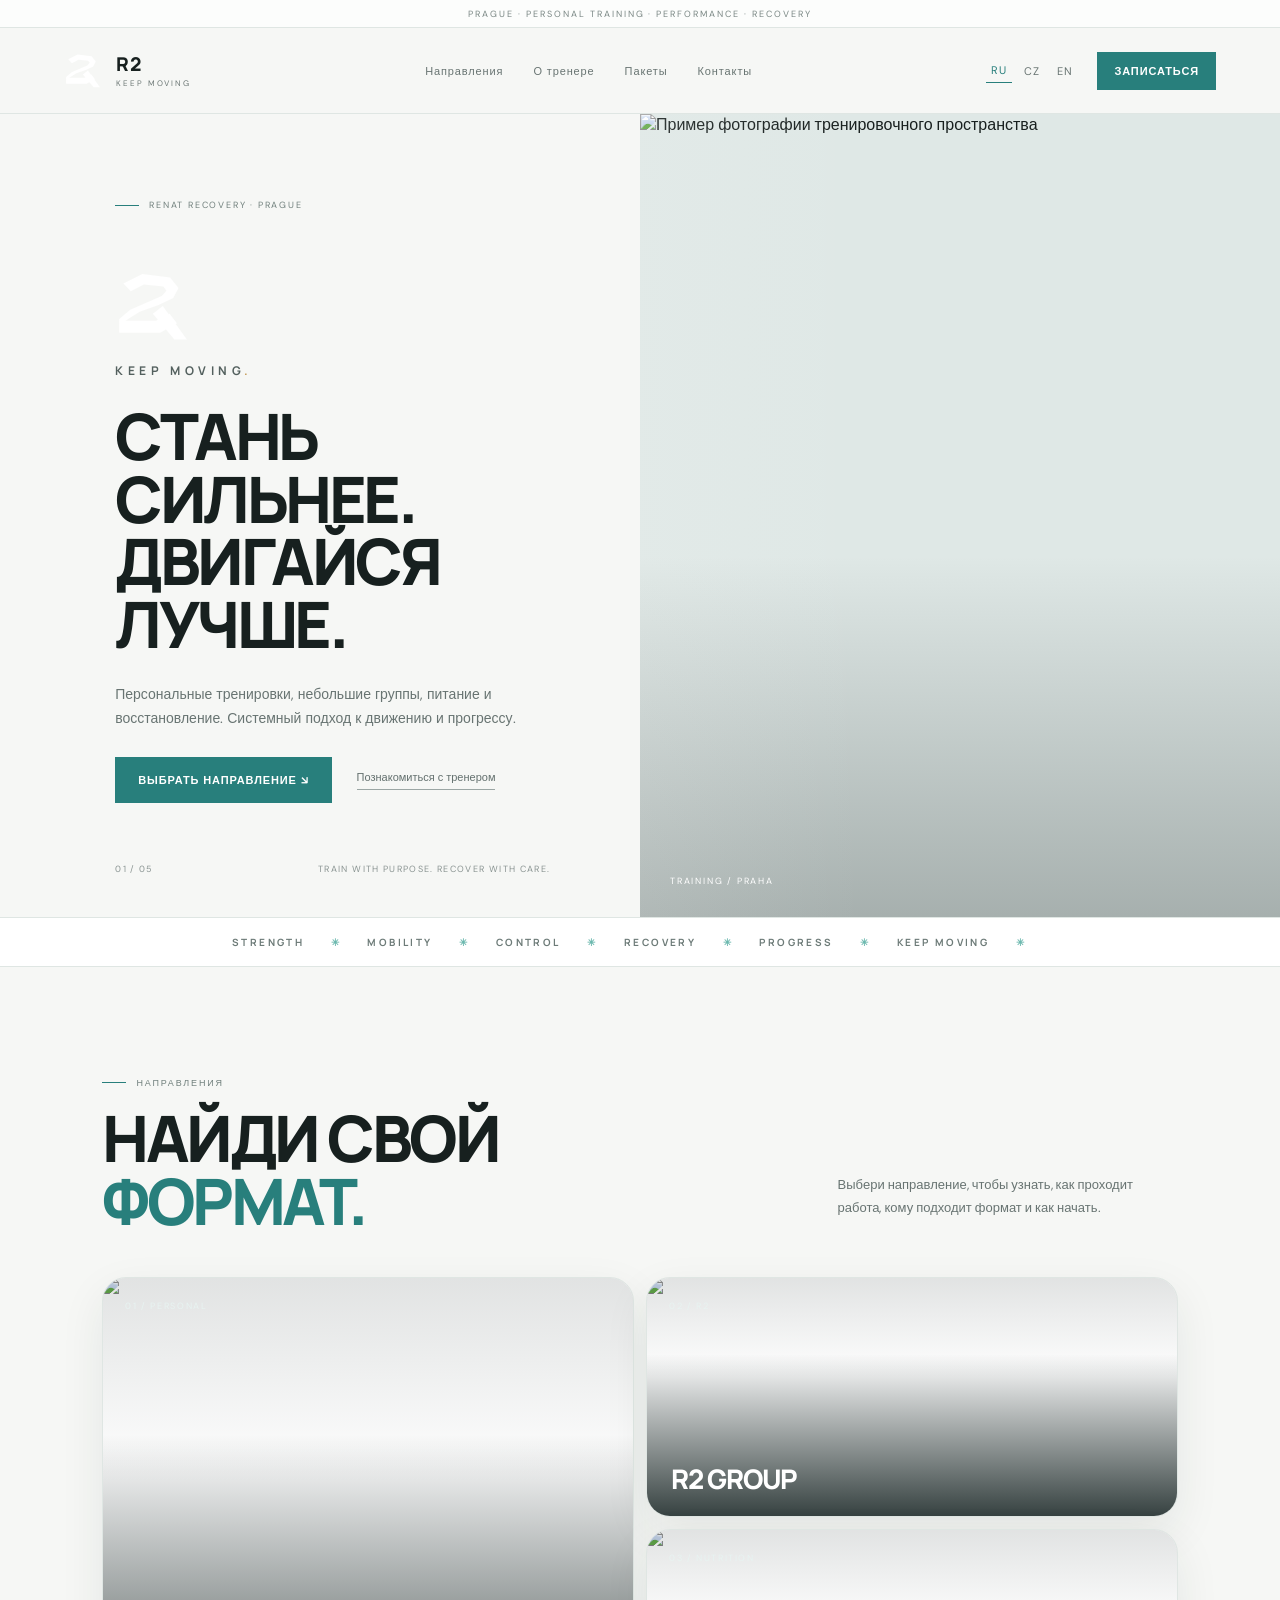
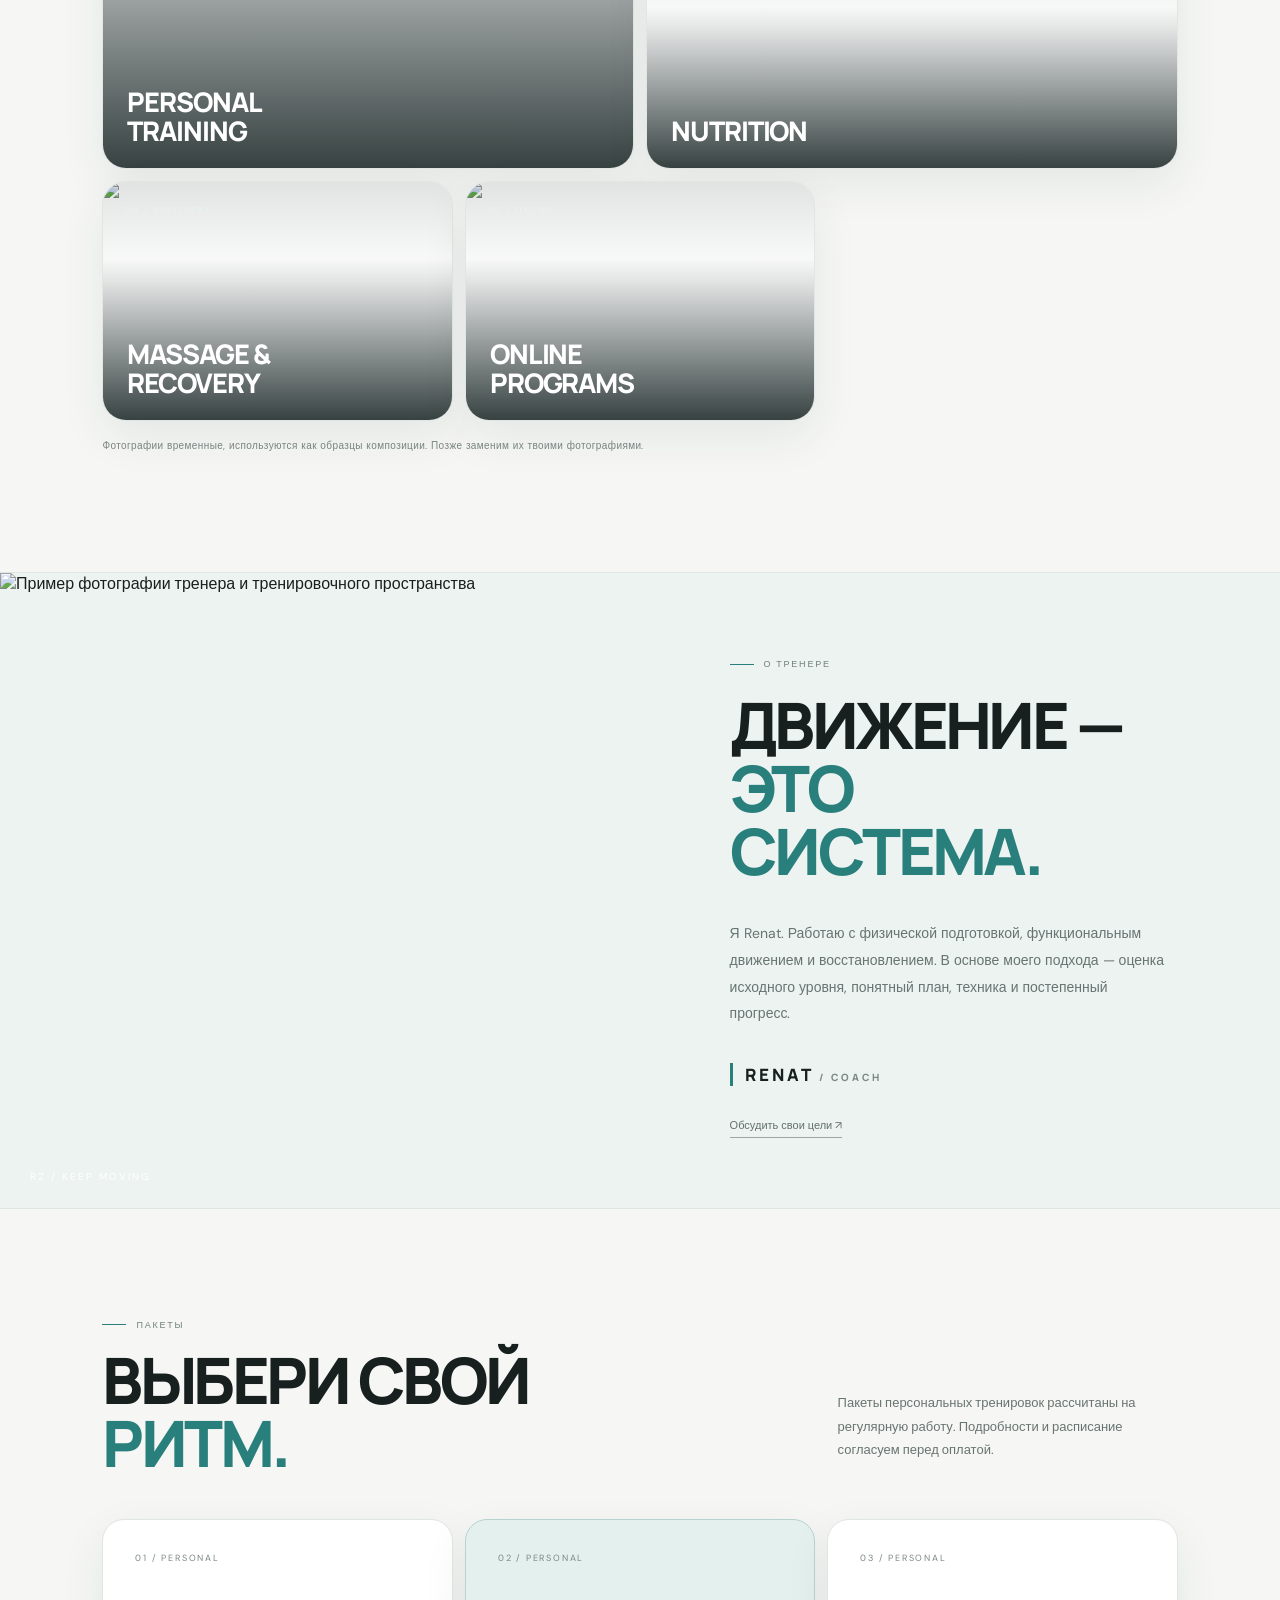
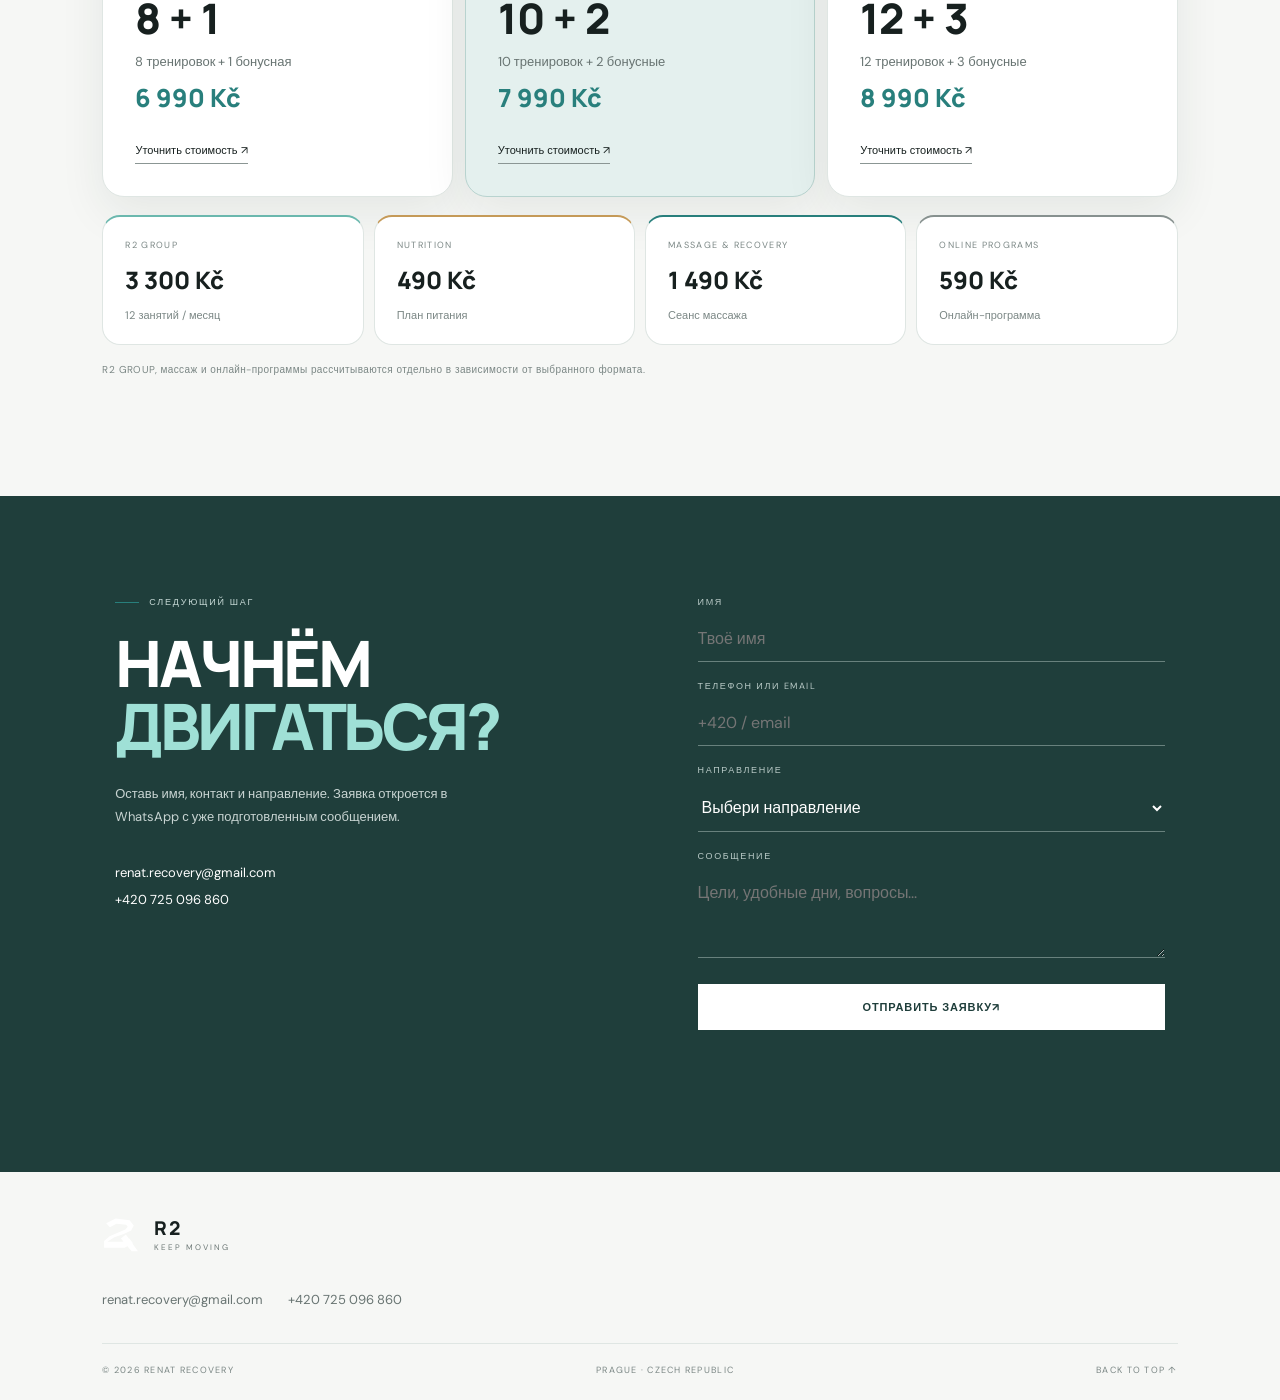
==== commit 1079af85: "Add files via upload" ====
--- a/index.html
+++ b/index.html
@@ -3,7 +3,7 @@
 <head>
   <meta charset="utf-8">
   <meta name="viewport" content="width=device-width, initial-scale=1">
-  <meta name="theme-color" content="#080808">
+  <meta name="theme-color" content="#f6f7f5">
   <meta name="description" content="R2 RenatRecovery — персональные тренировки, мини-группы, питание и восстановление в Праге.">
   <title>R2 RenatRecovery | KEEP MOVING</title>
   <link rel="preconnect" href="https://fonts.googleapis.com">
@@ -85,9 +85,7 @@
       <div class="feature-copy">
         <div class="kicker"><i></i><span data-i18n="aboutKicker">О ТРЕНЕРЕ</span></div>
         <h2 data-i18n="aboutTitle">ДВИЖЕНИЕ —<br><em>ЭТО СИСТЕМА.</em></h2>
-        <p data-i18n="aboutText">Я Renat. Спорт занимает важное место в моей жизни: около десяти лет я занимался бадминтоном на профессиональном уровне. Этот опыт научил меня ценить не только силу и скорость, но и координацию, контроль движений, мобильность и восстановление.</p>
-        <p data-i18n="aboutText2">Сегодня я работаю как персональный и реабилитационный тренер. Начинаю не с набора случайных упражнений, а с понимания человека: его целей, опыта, образа жизни и текущих возможностей. Затем выстраиваю систему, в которой техника, дыхание, стабильность, сила и выносливость развиваются последовательно.</p>
-        <p data-i18n="aboutText3">Моя идея проста: тело должно не просто выполнять отдельные упражнения, а эффективно и уверенно работать как единая система. Поэтому я соединяю функциональную подготовку, развитие двигательных навыков и разумное восстановление. Нагрузка растёт постепенно, а прогресс должен быть заметным и устойчивым.</p>
+        <p data-i18n="aboutText">Я Renat. Работаю с физической подготовкой, функциональным движением и восстановлением. В основе моего подхода — оценка исходного уровня, понятный план, техника и постепенный прогресс.</p>
         <div class="signature">RENAT <span>/ COACH</span></div>
         <a class="underlink" href="#booking" data-i18n="aboutCta">Обсудить свои цели ↗</a>
       </div>
@@ -130,7 +128,6 @@
   <footer id="contact">
     <a class="logo footer-logo" href="#top"><img src="r2-mark.svg" alt=""><span><b>R2</b><small>KEEP MOVING</small></span></a>
     <div class="footer-contacts"><a href="mailto:renat.recovery@gmail.com">renat.recovery@gmail.com</a><a href="tel:+420725096860">+420 725 096 860</a></div>
-    <div class="location-card"><div class="location-icon">⌖</div><div><span class="location-label" data-i18n="locationLabel">ГДЕ ПРОХОДЯТ ТРЕНИРОВКИ</span><strong>GymStory Prague 6</strong><p>OC Šestka · Fajtlova 1090/1, 161 00 Praha 6</p><a href="https://www.google.com/maps/search/?api=1&query=GymStory%20Fajtlova%201090%2F1%20Praha%206" target="_blank" rel="noopener" data-i18n="mapLink">Открыть на карте</a></div></div>
     <div class="footer-bottom"><span>© <span id="year"></span> RENAT RECOVERY</span><span>PRAGUE · CZECH REPUBLIC</span><a href="#top">BACK TO TOP ↑</a></div>
   </footer>
 
--- a/styles.css
+++ b/styles.css
@@ -1,58 +1,48 @@
-*{box-sizing:border-box}html{scroll-behavior:smooth;scroll-padding-top:88px}body{margin:0;background:#101010;color:#f4f4f1;font-family:"DM Sans",sans-serif;font-size:15px;line-height:1.55}a{color:inherit;text-decoration:none}button,input,select,textarea{font:inherit}.announcement{height:30px;background:#c7f36b;color:#101010;text-align:center;font-size:10px;font-weight:800;letter-spacing:.18em;padding:6px 12px}.site-header{height:76px;padding:0 5.5%;display:flex;align-items:center;justify-content:space-between;border-bottom:1px solid #292929;background:#101010;position:sticky;top:0;z-index:20}.brand{display:flex;align-items:center;gap:10px}.brand-mark{width:37px;height:37px;border:1px solid #c7f36b;display:grid;place-items:center;font-family:Manrope,sans-serif;font-size:19px;font-weight:800;letter-spacing:-.1em;color:#c7f36b}.brand-mark span{color:#f5f5f0}.brand-name{font:800 14px Manrope,sans-serif;letter-spacing:.14em}.brand-name span{display:block;font-size:8px;letter-spacing:.32em;color:#a2a29d}.desktop-nav{display:flex;gap:34px}.desktop-nav a,.lang-switch{font-size:12px;color:#bdbdb7}.desktop-nav a:hover,.text-link:hover{color:#c7f36b}.header-actions{display:flex;align-items:center;gap:22px}.lang-switch{display:flex;gap:7px;align-items:center}.lang{border:0;background:none;color:#777;cursor:pointer;padding:3px}.lang.active{color:#c7f36b;font-weight:700}.button{display:inline-flex;align-items:center;justify-content:center;gap:20px;padding:15px 21px;font-size:11px;font-weight:800;letter-spacing:.09em;text-transform:uppercase;border:1px solid transparent;transition:.2s;cursor:pointer}.button-accent{background:#c7f36b;color:#101010}.button-accent:hover{background:#d8ff8c;transform:translateY(-2px)}.button-light{background:#f2f2ed;color:#111}.button-small{padding:11px 15px;font-size:10px}.button-outline{border-color:#555;background:transparent;color:#f2f2ed}.button-outline:hover{border-color:#c7f36b;color:#c7f36b}.menu-toggle{display:none;background:none;border:0;padding:8px}.menu-toggle i{display:block;width:23px;height:1px;background:#fff;margin:6px}.section-shell{padding-left:8%;padding-right:8%}.hero{min-height:650px;display:grid;grid-template-columns:1fr .92fr;align-items:center;gap:5%;padding-top:68px;padding-bottom:70px;position:relative}.hero-copy{padding:30px 0}.eyebrow{display:flex;align-items:center;gap:11px;font-size:9px;font-weight:700;letter-spacing:.2em;color:#c7f36b}.eyebrow-line{width:27px;height:1px;background:#c7f36b}.hero h1,.section-heading h2,.r2-content h2,.about-copy h2,.booking-copy h2{font:800 clamp(48px,6.4vw,88px)/.98 Manrope,sans-serif;letter-spacing:-.075em;margin:27px 0}.hero h1 em,.section-heading h2 em,.r2-content h2 em,.about-copy h2 em,.booking-copy h2 em{font-style:normal;color:#c7f36b}.hero-lead{max-width:440px;color:#aaa;font-size:16px;line-height:1.8}.hero-actions{display:flex;align-items:center;gap:27px;margin-top:31px}.text-link{font-size:11px;font-weight:700;letter-spacing:.06em}.text-link span{margin-left:8px;color:#c7f36b}.hero-proof{display:flex;align-items:center;gap:17px;margin-top:60px}.proof-number{font:800 25px Manrope;color:#c7f36b}.proof-number span{font-size:12px;color:#777}.hero-proof p{font-size:10px;color:#888;line-height:1.6}.hero-visual{height:510px;position:relative;overflow:hidden;background:#292929}.hero-visual img,.service-card img,.r2-photo img,.about-image img{width:100%;height:100%;object-fit:cover;display:block}.hero-visual img{filter:grayscale(100%);opacity:.8}.hero-image-overlay{position:absolute;inset:0;background:linear-gradient(0deg,rgba(0,0,0,.55),transparent 60%),linear-gradient(90deg,rgba(0,0,0,.12),transparent)}.hero-stamp{position:absolute;right:8%;top:12%;width:118px;height:118px;border:1px solid #c7f36b;border-radius:50%;display:flex;flex-direction:column;align-items:center;justify-content:center;color:#c7f36b;font-size:9px;letter-spacing:.22em;transform:rotate(12deg)}.hero-stamp b{font:800 19px Manrope;letter-spacing:-.05em}.hero-caption{position:absolute;bottom:18px;left:20px;right:20px;display:flex;justify-content:space-between;font-size:8px;letter-spacing:.16em;color:#ddd}.vertical-note{position:absolute;right:2.5%;top:50%;writing-mode:vertical-rl;font-size:8px;letter-spacing:.25em;color:#666}.ticker{overflow:hidden;background:#c7f36b;color:#101010;padding:13px 0;white-space:nowrap}.ticker-track{display:flex;justify-content:space-around;gap:35px;min-width:1000px;font:800 12px Manrope;letter-spacing:.2em}.ticker-track b{font-size:14px}.section{padding-top:115px;padding-bottom:120px}.section-heading{display:flex;justify-content:space-between;align-items:end;gap:40px;margin-bottom:48px}.section-heading h2,.about-copy h2,.booking-copy h2{font-size:clamp(39px,5vw,66px);margin:20px 0 0}.section-heading>p{max-width:340px;color:#999;font-size:13px;line-height:1.8;margin:0 0 5px}.service-grid{display:grid;grid-template-columns:1fr 1fr;gap:14px}.service-card{height:370px;position:relative;overflow:hidden;background:#252525}.service-large{height:470px;grid-row:span 2}.service-card img{filter:grayscale(100%);transition:transform .7s,filter .4s}.service-card:hover img{transform:scale(1.05);filter:grayscale(30%)}.service-shade{position:absolute;inset:0;background:linear-gradient(0deg,rgba(0,0,0,.9),transparent 70%)}.service-content{position:absolute;inset:auto 28px 27px}.card-index{font-size:9px;color:#c7f36b;letter-spacing:.18em;font-weight:700}.service-content h3{font:800 30px/1.02 Manrope;letter-spacing:-.05em;margin:12px 0}.service-content p{font-size:12px;color:#ccc;max-width:300px}.circle-arrow{position:absolute;right:0;bottom:0;width:40px;height:40px;border:1px solid #aaa;border-radius:50%;display:grid;place-items:center;font-size:17px;transition:.2s}.circle-arrow:hover{background:#c7f36b;color:#101010;border-color:#c7f36b}.r2-section{display:grid;grid-template-columns:1fr 1fr;background:#1a1a1a}.r2-photo{height:670px;position:relative;overflow:hidden}.r2-photo img{filter:grayscale(100%);opacity:.8}.r2-photo-label{position:absolute;bottom:25px;left:8%;font-size:9px;letter-spacing:.2em;color:#c7f36b}.r2-content{padding:75px 11%;align-self:center}.r2-logo{font:800 74px/.9 Manrope;letter-spacing:-.1em;color:#f5f5f0;margin:30px 0 20px}.r2-logo span{color:#c7f36b}.r2-content h2{font-size:clamp(43px,5vw,65px);margin:0 0 18px}.r2-content>p{color:#aaa;max-width:390px;font-size:13px}.r2-facts{display:grid;grid-template-columns:repeat(3,1fr);gap:12px;margin:38px 0;border-top:1px solid #3a3a3a;border-bottom:1px solid #3a3a3a;padding:20px 0}.r2-facts div{display:flex;flex-direction:column;gap:5px}.r2-facts b{font:800 25px Manrope;color:#c7f36b}.r2-facts span{font-size:9px;color:#aaa}.r2-price{display:flex;align-items:center;justify-content:space-between;gap:15px}.r2-price>div{display:flex;flex-direction:column}.r2-price>div>span:first-child{font-size:8px;letter-spacing:.17em;color:#999}.r2-price strong{font:800 27px Manrope;margin:5px 0}.r2-price small{font-size:13px}.r2-price>div>span:last-child{font-size:10px;color:#aaa}.fine-print{font-size:9px!important;color:#777!important;margin-top:20px}.steps{display:grid;grid-template-columns:repeat(4,1fr);gap:22px}.steps article>span{font:800 13px Manrope;color:#c7f36b}.step-line{height:1px;background:#444;margin:20px 0 25px;position:relative}.step-line:before{content:"";position:absolute;left:0;top:-2px;width:5px;height:5px;background:#c7f36b;border-radius:50%}.steps h3{font:800 17px Manrope;letter-spacing:.04em}.steps p{font-size:12px;color:#999;line-height:1.8;max-width:220px}.about-section{display:grid;grid-template-columns:1fr 1fr;background:#1a1a1a}.about-image{min-height:570px;overflow:hidden}.about-image img{filter:grayscale(100%);opacity:.78}.about-copy{padding:80px 12%;align-self:center}.about-copy h2{margin:25px 0}.about-copy>p{font-size:13px;color:#aaa;line-height:2;max-width:470px}.about-signature{font:800 22px Manrope;margin:35px 0 25px}.about-signature span{font:500 9px "DM Sans";letter-spacing:.16em;color:#999}.pricing-section{padding-bottom:110px}.price-grid{display:grid;grid-template-columns:repeat(3,1fr);gap:13px}.price-card{border:1px solid #363636;padding:30px 25px;min-height:275px;display:flex;flex-direction:column;align-items:flex-start}.price-featured{border-color:#c7f36b;background:#171b12}.price-card h3{font:800 17px Manrope;margin:25px 0 12px}.price-card strong{font:800 28px Manrope}.price-card strong small{font-size:13px}.price-card p{font-size:11px;color:#999;min-height:42px}.price-card .button{margin-top:auto;width:100%}.pricing-note{font-size:10px;color:#777;margin-top:22px}.booking-section{background:#c7f36b;color:#101010;padding:90px 8%;display:grid;grid-template-columns:.9fr 1.1fr;gap:9%}.booking-section .eyebrow{color:#101010}.booking-section .eyebrow-line{background:#101010}.booking-copy h2{font-size:clamp(40px,5vw,65px)}.booking-copy h2 em{color:#fff}.booking-copy>p{max-width:390px;color:#3d4a2a;font-size:13px;line-height:1.8}.contact-shortcuts{display:flex;gap:10px;margin-top:30px}.contact-pill{border:1px solid #657d37;padding:10px 13px;font-size:9px;font-weight:800;letter-spacing:.1em}.contact-pill:hover{background:#101010;color:#c7f36b}.booking-form{display:grid;gap:16px}.booking-form label{display:flex;flex-direction:column;gap:7px}.booking-form label>span{font-size:9px;font-weight:800;letter-spacing:.15em}.booking-form input,.booking-form select,.booking-form textarea{width:100%;border:0;border-bottom:1px solid #718a43;background:transparent;padding:10px 0;color:#101010;outline:none;border-radius:0;font-size:13px}.booking-form input::placeholder,.booking-form textarea::placeholder{color:#647544}.booking-form select option{color:#101010}.booking-form textarea{resize:vertical}.form-submit{background:#101010;color:#c7f36b;justify-content:space-between;margin-top:5px}.form-submit:hover{background:#292929}.form-privacy{font-size:9px;color:#526638;line-height:1.6}.form-status{font-size:12px;font-weight:700;min-height:18px}.site-footer{padding:35px 8% 20px;background:#101010}.footer-top,.footer-bottom{display:flex;justify-content:space-between;align-items:center;gap:20px}.footer-top>p{font-size:9px;letter-spacing:.16em;color:#777}.back-top{font-size:10px;color:#c7f36b}.back-top span{margin-left:6px}.footer-bottom{border-top:1px solid #333;margin-top:35px;padding-top:17px;font-size:8px;letter-spacing:.12em;color:#777}
-@media(max-width:900px){.desktop-nav{gap:17px}.desktop-nav a{font-size:11px}.hero{min-height:580px}.hero-visual{height:440px}.r2-content{padding:55px 8%}.r2-photo{height:600px}.section-shell{padding-left:6%;padding-right:6%}.booking-section{padding-left:6%;padding-right:6%}}
-@media(max-width:700px){html{scroll-padding-top:70px}.announcement{font-size:8px;height:27px}.site-header{height:66px;padding:0 5%}.brand-mark{width:32px;height:32px}.brand-name{font-size:12px}.desktop-nav{display:none}.header-actions{gap:13px}.header-cta{display:none}.menu-toggle{display:block}.desktop-nav.open{display:flex;position:absolute;top:66px;left:0;right:0;background:#151515;padding:22px 6%;flex-direction:column;gap:20px;border-bottom:1px solid #333}.desktop-nav.open a{font-size:13px}.hero{display:flex;flex-direction:column;align-items:stretch;padding-top:45px;padding-bottom:55px;gap:25px}.hero-copy{padding:0}.hero h1{font-size:clamp(54px,15vw,76px);margin:22px 0}.hero-lead{font-size:14px}.hero-actions{gap:18px;flex-wrap:wrap}.hero-proof{margin-top:32px}.hero-visual{height:380px}.vertical-note{display:none}.section{padding-top:75px;padding-bottom:80px}.section-heading{display:block;margin-bottom:30px}.section-heading h2,.about-copy h2,.booking-copy h2{font-size:43px}.section-heading>p{margin-top:20px}.service-grid{grid-template-columns:1fr}.service-large,.service-card{height:330px;grid-row:auto}.service-large{height:390px}.service-content{inset:auto 20px 22px}.service-content h3{font-size:27px}.r2-section{grid-template-columns:1fr}.r2-photo{height:350px}.r2-content{padding:55px 7%}.r2-logo{font-size:65px}.r2-content h2{font-size:49px}.r2-facts{gap:7px}.r2-facts b{font-size:22px}.r2-facts span{font-size:8px}.r2-price{align-items:flex-start;flex-direction:column}.steps{grid-template-columns:1fr 1fr;gap:30px 20px}.step-line{margin:13px 0 18px}.about-section{grid-template-columns:1fr}.about-image{min-height:340px;height:340px}.about-copy{padding:60px 7%}.price-grid{grid-template-columns:1fr}.price-card{min-height:245px}.booking-section{grid-template-columns:1fr;padding:65px 7%;gap:35px}.booking-copy h2{font-size:45px}.footer-top{align-items:flex-start;flex-wrap:wrap}.footer-top>p{order:3;width:100%}.footer-bottom{flex-wrap:wrap;gap:10px}.footer-bottom span{width:45%}.ticker-track{justify-content:flex-start}.hero-stamp{width:95px;height:95px}.hero-stamp b{font-size:16px}}
-@media(prefers-reduced-motion:reduce){html{scroll-behavior:auto}*,*:before,*:after{transition:none!important}}
-/* R2 light redesign */
-:root{--r2-blue:#287f7c;--r2-cyan:#6bb8ae;--r2-gold:#d2b47c}
-body{background:#fbfaf7;color:#202426}
-.topline{background:#f3f1eb;color:#737b7c}
-.header{background:rgba(251,250,247,.95);border-color:#e8e7e1}
-.logo img,.hero-mark img{color:#202426}
-.logo small,.nav a,.languages button{color:#596568}
-.lang.active{color:#1c5553;border-color:#b7d6ce}
-.btn,.btn-white{background:#287f7c;color:#fff;border-color:#287f7c;border-radius:28px}
-.btn:hover{filter:brightness(1.08)}
-.hero{background:#fbfaf7}
-.hero h1 br+em,.section h2 em,.feature h2 em,.booking h2 em{color:#287f7c}
-.hero-lead,.section-head>p,.feature-copy>p,.booking-copy>p{color:#657074}
-.hero-image{border-radius:0 0 0 45%}
-.hero-image img,.feature-image img{filter:saturate(.78)}
-.ticker{background:#f5f3ed;color:#697477;border-color:#e8e7e1}
-.section{background:#fbfaf7}
-.cards{gap:13px}
-.service-card{border-radius:22px;box-shadow:0 7px 24px #2024260b}
-.service-card img{opacity:.68;filter:saturate(.8)}
-.shade{background:linear-gradient(0deg,rgba(26,45,44,.62),rgba(255,255,255,.02) 78%)}
-.card-bottom b{color:#fff}
-.card-bottom i{display:none!important}
-.service-card:nth-child(1){background:#e0f1ed}.service-card:nth-child(2){background:#fae9dc}.service-card:nth-child(3){background:#e6edf8}.service-card:nth-child(4){background:#eee8f5}.service-card:nth-child(5){background:#e9f0e3}
-.feature{background:#f0f3ef;border-color:#e8e7e1}
-.feature-image{border-radius:0 42% 42% 0}
-.price-cards{gap:14px}
-.price-cards article{border:0;border-radius:22px;background:#e0f1ed;padding:28px}
-.price-cards article:nth-child(2){background:#fae9dc}
-.price-cards article:nth-child(3){background:#eee8f5}
-.price-cards article>span,.price-cards p{color:#596568}
-.price-value{color:#1e6560}
-.price-cards article:nth-child(2) .price-value{color:#854e2d}
-.price-cards article:nth-child(3) .price-value{color:#51416d}
-.price-dark{color:#202426}
-.other-prices article{background:#fff;border-color:#e8e7e1;border-radius:17px}
-.booking{background:#e9efeb}
-.booking input,.booking select,.booking textarea{color:#202426;border-color:#aebbb7}
-.booking label span{color:#647174}
-.booking select option{background:#fff;color:#202426}
-footer{background:#f6f4ee}
-.footer-bottom{border-color:#e8e7e1}
-.location-card{display:flex;gap:16px;align-items:center;background:#e7efeb;border-radius:18px;padding:20px 24px;max-width:650px;margin:0 0 28px}
-.location-icon{font-size:28px;color:#287f7c}
-.location-card>div:last-child{display:flex;flex-direction:column;gap:5px}
-.location-label{font-size:9px;letter-spacing:.15em;color:#75817f}
-.location-card strong{font:800 19px Manrope}
-.location-card p{margin:0;color:#5e6b6d;font-size:12px}
-.location-card a{font-size:11px;color:#287f7c;text-decoration:underline;text-underline-offset:3px}
-dialog{background:#fbfaf7;color:#202426;border-color:#e8e7e1;border-radius:22px}
-dialog p,dialog li{color:#5d696b}
-.dialog-close{color:#202426}
-@media(max-width:800px){.header{background:rgba(251,250,247,.97)}.nav{background:#fbfaf7;border-color:#e8e7e1}.hero-image{border-radius:0 0 0 32%}.feature-image{border-radius:0 0 32% 0}.other-prices{grid-template-columns:1fr 1fr}}
-@media(max-width:420px){.location-card{padding:16px;align-items:flex-start}}
+:root{
+  --bg:#f6f7f5;
+  --surface:#ffffff;
+  --surface-soft:#eef3f2;
+  --text:#17201f;
+  --muted:#687472;
+  --line:#dfe6e3;
+  --blue:#287f7c;
+  --cyan:#6bb8ae;
+  --gold:#c59a58;
+  --shadow:0 16px 45px rgba(25,45,43,.08);
+}
+*{box-sizing:border-box}
+html{scroll-behavior:smooth;scroll-padding-top:88px}
+body{margin:0;background:var(--bg);color:var(--text);font-family:"DM Sans",sans-serif;overflow-x:hidden}
+img{display:block;max-width:100%}
+a{color:inherit;text-decoration:none}
+button,input,select,textarea{font:inherit}
+button{appearance:none}
+.topline{height:28px;border-bottom:1px solid var(--line);display:flex;align-items:center;justify-content:center;color:#7a8784;font-size:9px;letter-spacing:.22em;background:rgba(255,255,255,.72)}
+.header{height:86px;padding:0 5vw;display:flex;align-items:center;justify-content:space-between;border-bottom:1px solid var(--line);position:sticky;top:0;background:rgba(246,247,245,.92);backdrop-filter:blur(14px);z-index:20}
+.logo{display:flex;align-items:center;gap:10px;min-width:0}.logo img{width:42px;height:42px}.logo span{display:flex;flex-direction:column;line-height:1}.logo b{font:800 19px/1 Manrope;letter-spacing:.06em}.logo small{font-size:8px;letter-spacing:.24em;margin-top:5px;color:#6d7876}
+.nav{display:flex;gap:30px}.nav a,.languages button{font-size:11px;color:#687472;letter-spacing:.08em}.nav a:hover,.underlink:hover{color:var(--blue)}
+.header-right{display:flex;align-items:center;gap:20px}.languages{display:flex;gap:7px}.lang{background:none;border:0;color:#8b9694;padding:5px;cursor:pointer}.lang.active{color:var(--blue);border-bottom:1px solid var(--blue)}
+.btn{display:inline-flex;align-items:center;justify-content:center;padding:15px 22px;border:1px solid var(--blue);background:transparent;color:var(--blue);font-weight:700;font-size:11px;letter-spacing:.08em;text-transform:uppercase;cursor:pointer;transition:background .35s ease,color .35s ease,border-color .35s ease,transform .35s ease}.btn:hover{transform:translateY(-1px)}.btn-white{background:var(--blue);color:#fff;border-color:var(--blue)}.btn-white:hover{background:#216b68;border-color:#216b68}.btn-small{padding:11px 16px}.hamburger{display:none;background:none;color:var(--text);border:0;font-size:22px}
+.hero{min-height:650px;display:grid;grid-template-columns:minmax(0,1fr) minmax(0,1fr);align-items:stretch;border-bottom:1px solid var(--line)}
+.hero-copy{padding:85px 7vw 42px 9vw;display:flex;flex-direction:column;align-items:flex-start;min-width:0}.kicker{display:flex;align-items:center;gap:10px;font-size:9px;letter-spacing:.2em;color:#71807d}.kicker i{width:24px;height:1px;background:var(--blue);display:block}.hero-mark{margin-top:54px}.hero-mark img{width:84px;height:84px}.hero-slogan{font:700 12px/1 Manrope;letter-spacing:.38em;margin:16px 0 28px;color:#53605e}.hero-slogan span{color:var(--gold)}
+.hero h1,.section h2,.feature h2,.booking h2{font:800 clamp(38px,5vw,66px)/.98 Manrope;letter-spacing:-.055em;margin:0}.hero h1{max-width:600px}.section h2 em,.feature h2 em,.booking h2 em{font-style:normal;color:var(--blue)}
+.hero-lead{color:var(--muted);line-height:1.75;font-size:14px;max-width:430px;margin:26px 0}.hero-actions{display:flex;align-items:center;gap:25px;flex-wrap:wrap}.underlink{font-size:11px;color:#63706e;border-bottom:1px solid #9ba6a4;padding-bottom:5px}.hero-foot{margin-top:auto;padding-top:60px;width:100%;display:flex;justify-content:space-between;color:#8a9492;font-size:9px;letter-spacing:.15em}
+.hero-image{position:relative;min-height:550px;overflow:hidden;background:#dfe8e6}.hero-image img{width:100%;height:100%;object-fit:cover;filter:saturate(.82)}.hero-image:after{content:"";position:absolute;inset:0;background:linear-gradient(90deg,rgba(246,247,245,.12),transparent 35%),linear-gradient(0deg,rgba(20,30,29,.28),transparent 45%)}.image-tag{position:absolute;bottom:30px;left:30px;z-index:1;font-size:9px;letter-spacing:.2em;color:#fff}
+.ticker{overflow:hidden;border-bottom:1px solid var(--line);padding:17px 0;white-space:nowrap;text-align:center;color:#6d7b78;font:700 10px Manrope;letter-spacing:.24em;background:#fff}.ticker b{padding:0 22px;color:var(--cyan)}
+.section{padding:110px 8vw}.section-head{display:flex;justify-content:space-between;align-items:end;gap:40px;margin-bottom:45px}.section-head h2{margin-top:18px}.section-head>p{max-width:340px;color:var(--muted);font-size:13px;line-height:1.8}
+.cards{display:grid;grid-template-columns:repeat(6,minmax(0,1fr));grid-auto-rows:240px;gap:12px}.service-card{grid-column:span 2;position:relative;padding:0;border:1px solid var(--line);background:var(--surface);overflow:hidden;text-align:left;color:#fff;cursor:pointer;min-width:0;border-radius:24px;box-shadow:var(--shadow)}.service-card.tall{grid-column:span 3;grid-row:span 2}.service-card:nth-child(2),.service-card:nth-child(3){grid-column:span 3}.service-card img{position:absolute;inset:0;width:100%;height:100%;object-fit:cover;transition:transform .7s ease;filter:saturate(.82)}.service-card:hover img{transform:scale(1.035)}.shade{position:absolute;inset:0;background:linear-gradient(0deg,rgba(10,24,23,.82),transparent 68%),linear-gradient(180deg,rgba(10,24,23,.12),transparent 42%)}.card-meta{position:absolute;top:22px;left:22px;font-size:9px;letter-spacing:.18em;color:#e7f3f1}.card-bottom{position:absolute;bottom:22px;left:24px;right:24px;display:block}.card-bottom b{font:800 27px/1 Manrope;letter-spacing:-.04em}.card-bottom i{display:none}.sample-note,.pricing-foot{color:#7b8785;font-size:10px;letter-spacing:.04em;margin-top:18px}
+.feature{display:grid;grid-template-columns:minmax(0,1fr) minmax(0,1fr);background:#edf3f1;border-top:1px solid var(--line);border-bottom:1px solid var(--line)}.feature-image{position:relative;min-height:500px}.feature-image img{width:100%;height:100%;object-fit:cover;filter:saturate(.8)}.feature-image span{position:absolute;bottom:25px;left:30px;font-size:10px;letter-spacing:.2em;color:#fff}.feature-copy{padding:85px 9vw 70px 7vw;display:flex;flex-direction:column;align-items:flex-start;justify-content:center}.feature h2{margin:24px 0}.feature-copy>p{color:var(--muted);font-size:14px;line-height:1.9;max-width:480px}.signature{font:800 17px Manrope;letter-spacing:.18em;margin:22px 0 32px;border-left:3px solid var(--blue);padding-left:12px}.signature span{font-size:10px;color:#7d8987}
+.price-cards{display:grid;grid-template-columns:repeat(3,minmax(0,1fr));gap:12px}.price-cards article{border:1px solid var(--line);border-radius:22px;background:#fff;padding:32px;min-height:260px;display:flex;flex-direction:column;align-items:flex-start;box-shadow:var(--shadow)}.price-cards article>span{font-size:9px;letter-spacing:.2em;color:#7a8784}.price-cards h3{font:800 42px Manrope;margin:25px 0 6px}.price-cards p{font-size:13px;color:var(--muted);margin:0}.price-cards article>a{margin-top:auto;padding-top:24px;font-size:11px;border-bottom:1px solid #8b9694;padding-bottom:6px}.price-dark{background:#e4f0ee!important;border-color:#b8d3cf!important}.price-value{font:800 25px Manrope;color:var(--blue);margin:10px 0 4px}.other-prices{display:grid;grid-template-columns:repeat(4,minmax(0,1fr));gap:10px;margin-top:18px}.other-prices article{border:1px solid var(--line);border-radius:18px;background:#fff;padding:22px;display:flex;flex-direction:column;gap:12px;min-width:0}.other-prices article:nth-child(1){border-top:2px solid var(--cyan)}.other-prices article:nth-child(2){border-top:2px solid var(--gold)}.other-prices article:nth-child(3){border-top:2px solid var(--blue)}.other-prices article:nth-child(4){border-top:2px solid #87918f}.other-prices span{font-size:9px;letter-spacing:.15em;color:#7b8785}.other-prices b{font:800 24px Manrope}.other-prices small{font-size:11px;color:#7b8785}
+.booking{padding:100px 9vw;background:#1f3e3b;color:#fff;display:grid;grid-template-columns:minmax(0,1fr) minmax(0,1fr);gap:9vw}.booking .kicker{color:#c7d9d6}.booking h2{margin:24px 0}.booking h2 em{color:#9fe0d6}.booking-copy>p{max-width:390px;color:#c8d4d2;line-height:1.8;font-size:13px}.contact-lines{display:flex;flex-direction:column;gap:10px;margin-top:35px;font-size:13px}.contact-lines a:hover,.footer-contacts a:hover{color:#9fe0d6}.booking form{display:grid;gap:18px}.booking label{display:grid;gap:8px}.booking label span{font-size:9px;letter-spacing:.18em;color:#b9cac7}.booking input,.booking select,.booking textarea{background:transparent;border:0;border-bottom:1px solid #68817d;color:#fff;padding:12px 0;outline:none;border-radius:0}.booking select option{background:#1f3e3b}.booking input:focus,.booking textarea:focus,.booking select:focus{border-color:#fff}.booking textarea{resize:vertical}.booking .btn-white{background:#fff;color:#1f3e3b;border-color:#fff}.booking .btn-white:hover{background:#9fe0d6;border-color:#9fe0d6}.submit{width:100%;margin-top:8px}.form-status{font-size:12px;color:#e5efed;line-height:1.6}
+footer{padding:42px 8vw 24px;background:#f6f7f5}.footer-logo{margin-bottom:35px}.footer-contacts{display:flex;gap:25px;flex-wrap:wrap;font-size:13px;color:#687472;margin-bottom:35px}.footer-bottom{border-top:1px solid var(--line);padding-top:20px;display:flex;justify-content:space-between;gap:15px;flex-wrap:wrap;font-size:9px;color:#7b8785;letter-spacing:.14em}
+dialog{background:#fff;color:var(--text);border:1px solid var(--line);border-radius:24px;padding:48px;max-width:540px;width:calc(100% - 32px);box-shadow:0 25px 100px rgba(20,35,33,.22)}dialog::backdrop{background:rgba(24,36,35,.55);backdrop-filter:blur(4px)}.dialog-close{position:absolute;right:17px;top:10px;background:none;color:var(--text);border:0;font-size:30px;cursor:pointer}.dialog-kicker{font-size:10px;letter-spacing:.2em;color:var(--blue)}.dialog h2{font:800 34px Manrope;margin:20px 0}.dialog p,.dialog li{font-size:14px;line-height:1.8;color:var(--muted)}.dialog ul{padding-left:18px;margin-bottom:28px}.dialog li::marker{color:var(--blue)}
+@media(max-width:900px){.nav{gap:18px}.header-right{gap:10px}.cards{grid-template-columns:repeat(2,minmax(0,1fr))}.service-card,.service-card.tall,.service-card:nth-child(2),.service-card:nth-child(3){grid-column:span 1;grid-row:span 1}.service-card.tall{grid-column:span 2}.other-prices{grid-template-columns:repeat(2,minmax(0,1fr))}}
+@media(max-width:700px){
+  .topline{font-size:8px;letter-spacing:.14em;padding:0 10px;white-space:nowrap;overflow:hidden}
+  .header{height:72px;padding:0 5vw}.nav{display:none;position:absolute;top:72px;left:0;right:0;background:rgba(246,247,245,.98);padding:25px 6vw;flex-direction:column;border-bottom:1px solid var(--line);box-shadow:0 18px 35px rgba(25,45,43,.08)}.nav.open{display:flex}.hamburger{display:block}.header-right .btn{display:none}
+  .hero{grid-template-columns:1fr;min-height:0}.hero-copy{padding:52px 7vw 38px}.hero-mark{margin-top:32px}.hero-image{min-height:360px;grid-row:auto}.hero-foot{padding-top:38px}.hero h1,.section h2,.feature h2,.booking h2{font-size:clamp(38px,11vw,54px)}
+  .section{padding:72px 6vw}.section-head{display:block}.section-head>p{margin-top:22px}.cards{grid-template-columns:1fr 1fr;grid-auto-rows:205px;gap:9px}.service-card.tall{grid-column:span 2}.card-bottom b{font-size:21px}.card-meta{top:16px;left:16px}.card-bottom{left:17px;right:17px;bottom:17px}
+  .feature{grid-template-columns:1fr}.feature-image{min-height:330px}.feature-copy{padding:62px 7vw}.price-cards{grid-template-columns:1fr}.price-cards article{min-height:220px}.other-prices{grid-template-columns:1fr 1fr}.booking{grid-template-columns:1fr;padding:72px 7vw;gap:45px}.footer-bottom{line-height:1.8}.footer-contacts{flex-direction:column;gap:12px}
+}
+@media(max-width:420px){.languages{gap:1px}.lang{font-size:9px;padding:4px}.logo img{width:35px;height:35px}.logo b{font-size:17px}.hero-copy{padding-left:6vw;padding-right:6vw}.section{padding-left:5vw;padding-right:5vw}.cards{grid-auto-rows:185px;gap:8px}.card-meta{left:13px;top:13px}.card-bottom{left:14px;right:14px;bottom:14px}.card-bottom b{font-size:17px}.other-prices{grid-template-columns:1fr}.other-prices article{padding:18px}.other-prices b{font-size:20px}.dialog{padding:38px 24px}}
+@media(prefers-reduced-motion:reduce){html{scroll-behavior:auto}.service-card img,.btn{transition:none}}
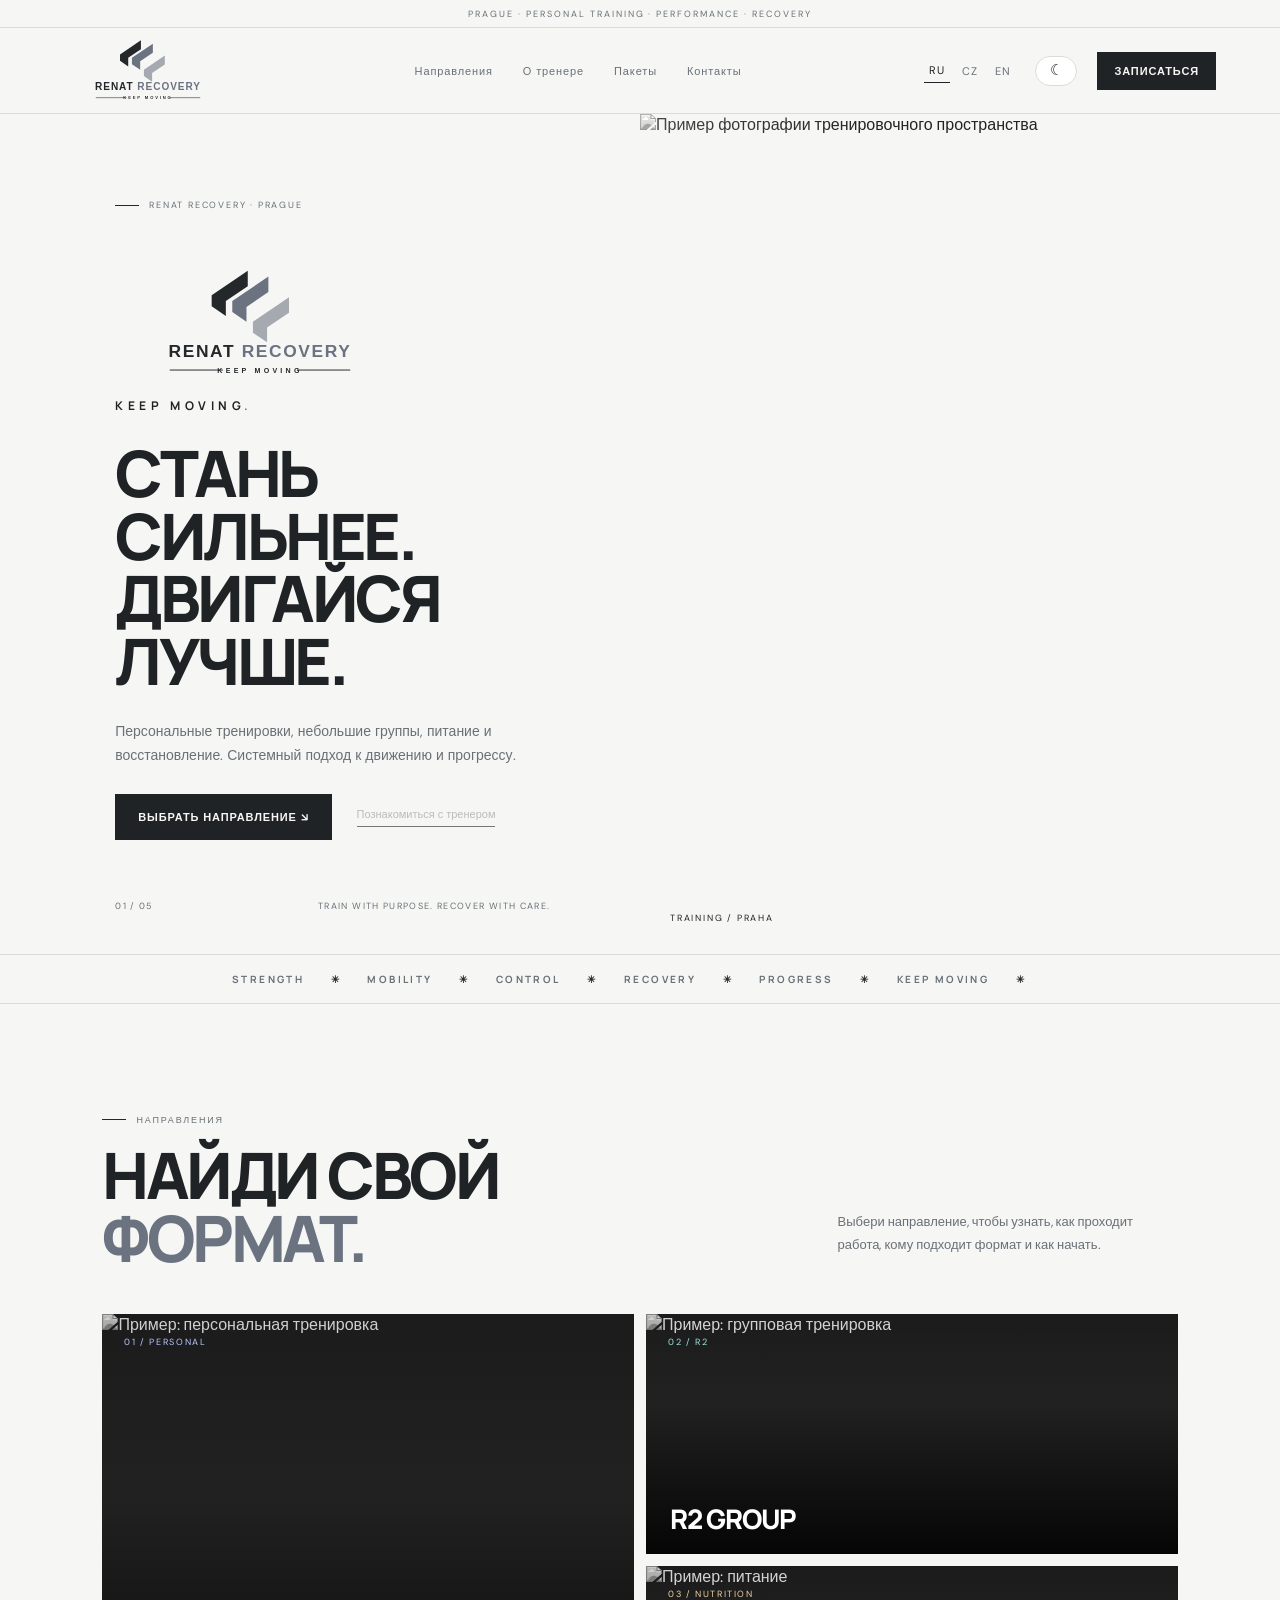
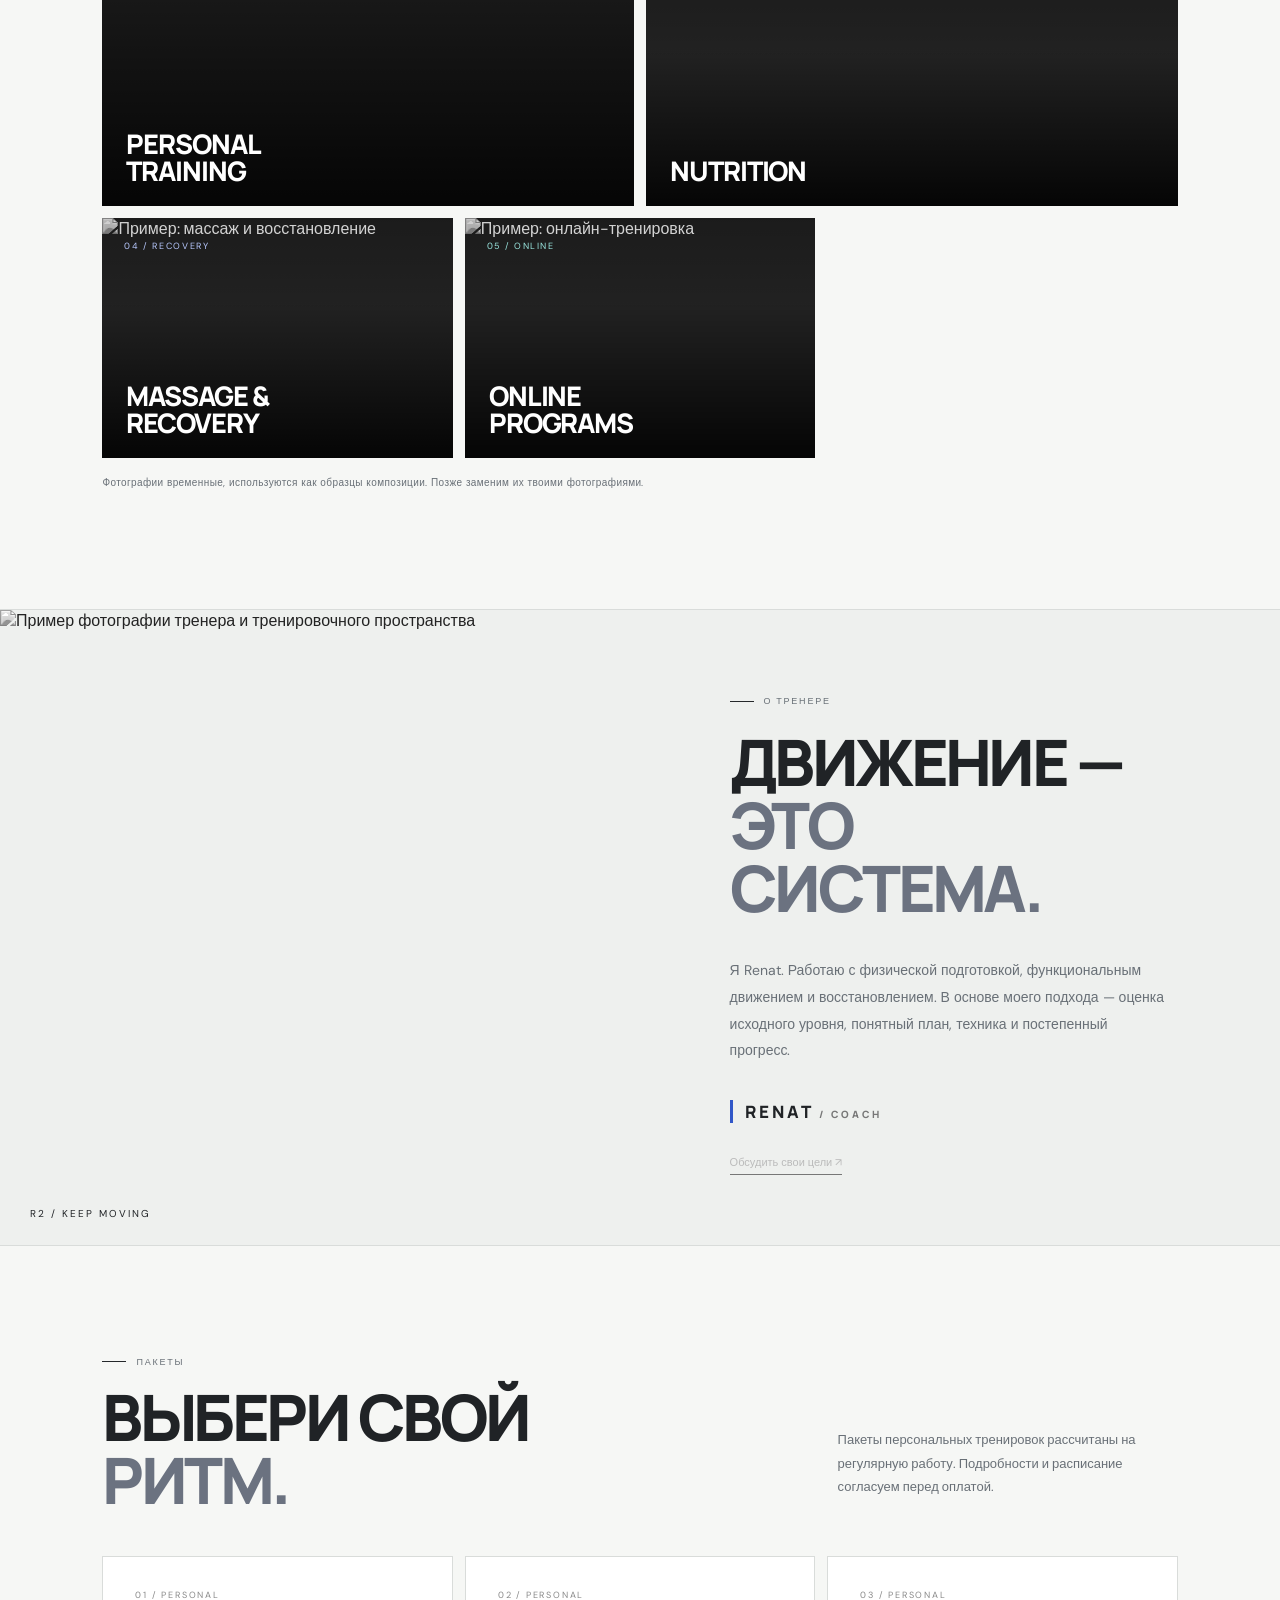
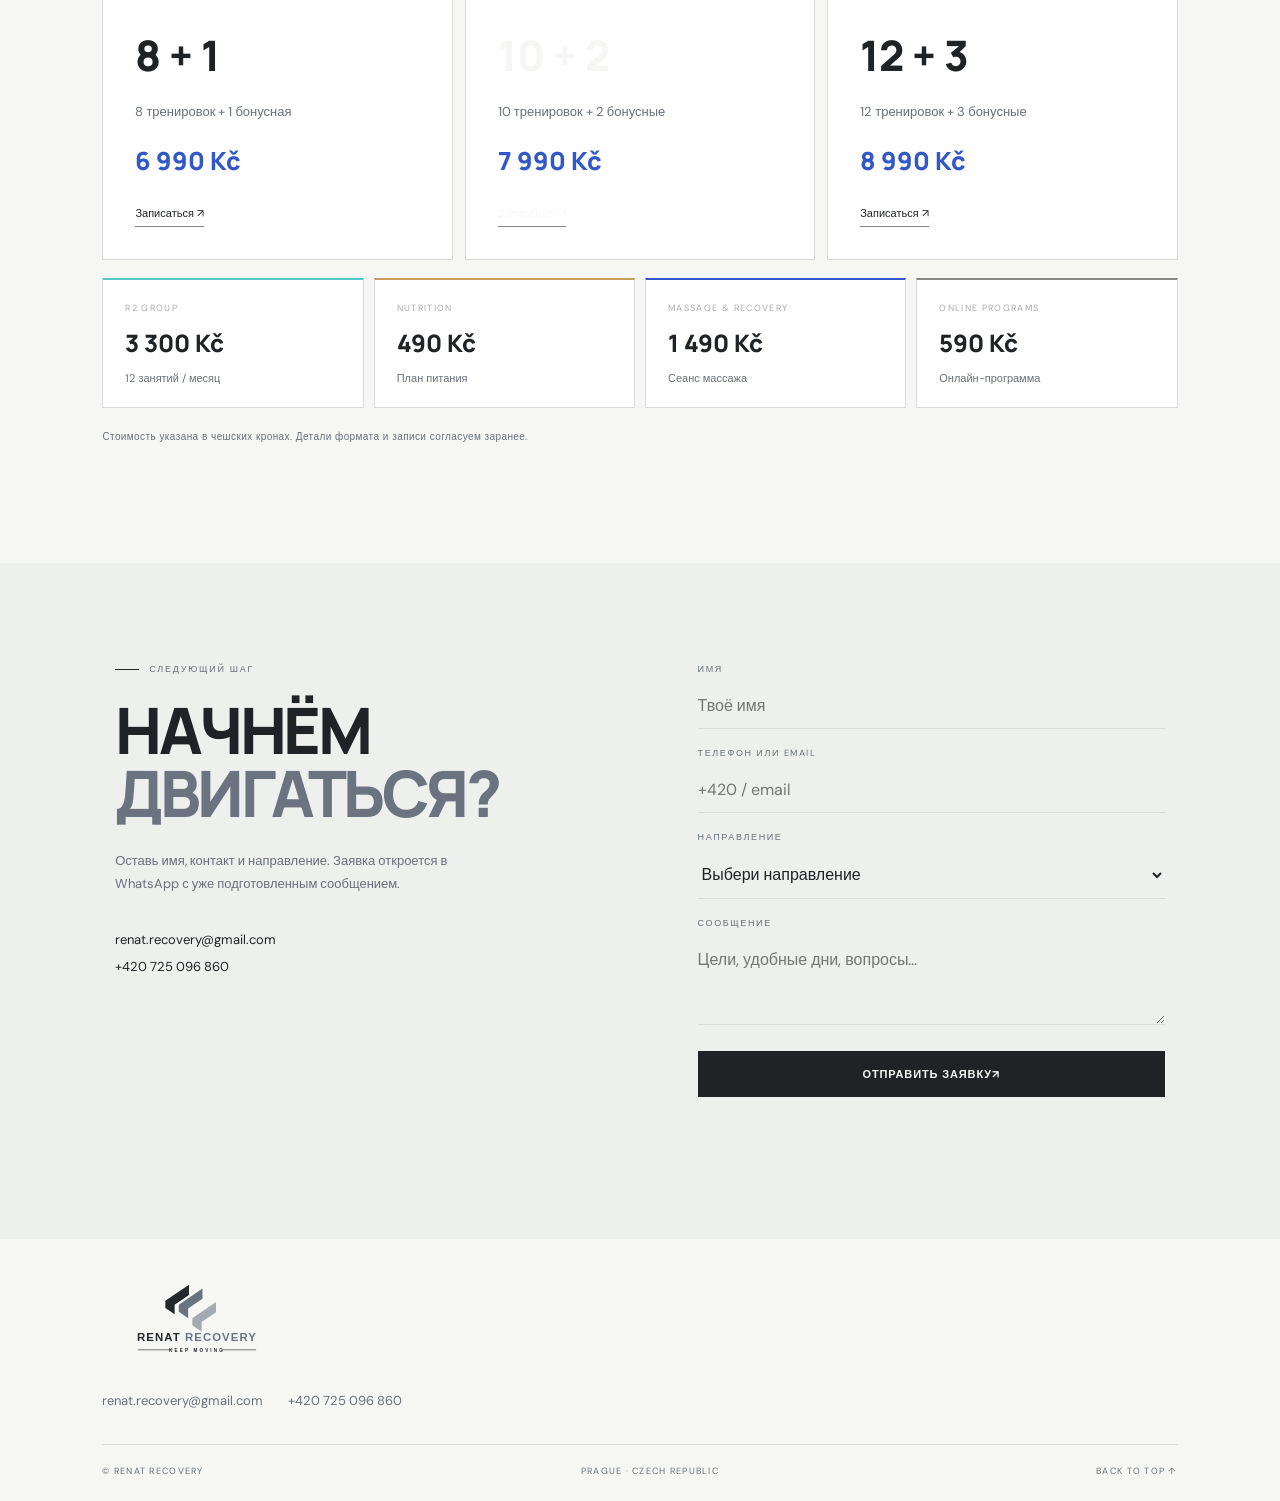
==== commit 56898bce: "Add files via upload" ====
--- a/index.html
+++ b/index.html
@@ -3,7 +3,7 @@
 <head>
   <meta charset="utf-8">
   <meta name="viewport" content="width=device-width, initial-scale=1">
-  <meta name="theme-color" content="#f6f7f5">
+  <meta name="theme-color" content="#f6f7f5" id="themeColor">
   <meta name="description" content="R2 RenatRecovery — персональные тренировки, мини-группы, питание и восстановление в Праге.">
   <title>R2 RenatRecovery | KEEP MOVING</title>
   <link rel="preconnect" href="https://fonts.googleapis.com">
@@ -15,8 +15,8 @@
   <div class="topline"><span data-i18n="topline">PRAGUE · PERSONAL TRAINING · PERFORMANCE · RECOVERY</span></div>
   <header class="header">
     <a class="logo" href="#top" aria-label="R2 Keep Moving">
-      <img src="r2-mark.svg" alt="">
-      <span><b>R2</b><small>KEEP MOVING</small></span>
+      <img src="renat-recovery-logo-light.svg" alt="">
+      
     </a>
     <nav class="nav" id="nav">
       <a href="#services" data-i18n="navServices">Направления</a>
@@ -26,6 +26,7 @@
     </nav>
     <div class="header-right">
       <div class="languages"><button class="lang active" data-lang="ru">RU</button><button class="lang" data-lang="cz">CZ</button><button class="lang" data-lang="en">EN</button></div>
+      <button class="theme-toggle" id="themeToggle" type="button" aria-label="Переключить тему"><span class="theme-icon">☾</span></button>
       <a class="btn btn-white btn-small" href="#booking" data-i18n="book">Записаться</a>
       <button class="hamburger" id="hamburger" aria-label="Открыть меню">☰</button>
     </div>
@@ -35,7 +36,7 @@
     <section class="hero">
       <div class="hero-copy">
         <div class="kicker"><i></i><span data-i18n="heroKicker">RENAT RECOVERY · PRAGUE</span></div>
-        <div class="hero-mark"><img src="r2-mark.svg" alt="R2"></div>
+        <div class="hero-mark"><img src="renat-recovery-logo-light.svg" alt="R2"></div>
         <p class="hero-slogan">KEEP MOVING<span>.</span></p>
         <h1 data-i18n="heroTitle">СТАНЬ СИЛЬНЕЕ.<br>ДВИГАЙСЯ ЛУЧШЕ.</h1>
         <p class="hero-lead" data-i18n="heroLead">Персональные тренировки, небольшие группы, питание и восстановление. Системный подход к движению и прогрессу.</p>
@@ -126,7 +127,7 @@
   </main>
 
   <footer id="contact">
-    <a class="logo footer-logo" href="#top"><img src="r2-mark.svg" alt=""><span><b>R2</b><small>KEEP MOVING</small></span></a>
+    <a class="logo footer-logo" href="#top"><img src="renat-recovery-logo-light.svg" alt=""></a>
     <div class="footer-contacts"><a href="mailto:renat.recovery@gmail.com">renat.recovery@gmail.com</a><a href="tel:+420725096860">+420 725 096 860</a></div>
     <div class="footer-bottom"><span>© <span id="year"></span> RENAT RECOVERY</span><span>PRAGUE · CZECH REPUBLIC</span><a href="#top">BACK TO TOP ↑</a></div>
   </footer>
--- a/styles.css
+++ b/styles.css
@@ -1,48 +1,74 @@
-:root{
-  --bg:#f6f7f5;
-  --surface:#ffffff;
-  --surface-soft:#eef3f2;
-  --text:#17201f;
-  --muted:#687472;
-  --line:#dfe6e3;
-  --blue:#287f7c;
-  --cyan:#6bb8ae;
-  --gold:#c59a58;
-  --shadow:0 16px 45px rgba(25,45,43,.08);
-}
-*{box-sizing:border-box}
-html{scroll-behavior:smooth;scroll-padding-top:88px}
-body{margin:0;background:var(--bg);color:var(--text);font-family:"DM Sans",sans-serif;overflow-x:hidden}
-img{display:block;max-width:100%}
-a{color:inherit;text-decoration:none}
-button,input,select,textarea{font:inherit}
-button{appearance:none}
-.topline{height:28px;border-bottom:1px solid var(--line);display:flex;align-items:center;justify-content:center;color:#7a8784;font-size:9px;letter-spacing:.22em;background:rgba(255,255,255,.72)}
-.header{height:86px;padding:0 5vw;display:flex;align-items:center;justify-content:space-between;border-bottom:1px solid var(--line);position:sticky;top:0;background:rgba(246,247,245,.92);backdrop-filter:blur(14px);z-index:20}
-.logo{display:flex;align-items:center;gap:10px;min-width:0}.logo img{width:42px;height:42px}.logo span{display:flex;flex-direction:column;line-height:1}.logo b{font:800 19px/1 Manrope;letter-spacing:.06em}.logo small{font-size:8px;letter-spacing:.24em;margin-top:5px;color:#6d7876}
-.nav{display:flex;gap:30px}.nav a,.languages button{font-size:11px;color:#687472;letter-spacing:.08em}.nav a:hover,.underlink:hover{color:var(--blue)}
-.header-right{display:flex;align-items:center;gap:20px}.languages{display:flex;gap:7px}.lang{background:none;border:0;color:#8b9694;padding:5px;cursor:pointer}.lang.active{color:var(--blue);border-bottom:1px solid var(--blue)}
-.btn{display:inline-flex;align-items:center;justify-content:center;padding:15px 22px;border:1px solid var(--blue);background:transparent;color:var(--blue);font-weight:700;font-size:11px;letter-spacing:.08em;text-transform:uppercase;cursor:pointer;transition:background .35s ease,color .35s ease,border-color .35s ease,transform .35s ease}.btn:hover{transform:translateY(-1px)}.btn-white{background:var(--blue);color:#fff;border-color:var(--blue)}.btn-white:hover{background:#216b68;border-color:#216b68}.btn-small{padding:11px 16px}.hamburger{display:none;background:none;color:var(--text);border:0;font-size:22px}
-.hero{min-height:650px;display:grid;grid-template-columns:minmax(0,1fr) minmax(0,1fr);align-items:stretch;border-bottom:1px solid var(--line)}
-.hero-copy{padding:85px 7vw 42px 9vw;display:flex;flex-direction:column;align-items:flex-start;min-width:0}.kicker{display:flex;align-items:center;gap:10px;font-size:9px;letter-spacing:.2em;color:#71807d}.kicker i{width:24px;height:1px;background:var(--blue);display:block}.hero-mark{margin-top:54px}.hero-mark img{width:84px;height:84px}.hero-slogan{font:700 12px/1 Manrope;letter-spacing:.38em;margin:16px 0 28px;color:#53605e}.hero-slogan span{color:var(--gold)}
-.hero h1,.section h2,.feature h2,.booking h2{font:800 clamp(38px,5vw,66px)/.98 Manrope;letter-spacing:-.055em;margin:0}.hero h1{max-width:600px}.section h2 em,.feature h2 em,.booking h2 em{font-style:normal;color:var(--blue)}
-.hero-lead{color:var(--muted);line-height:1.75;font-size:14px;max-width:430px;margin:26px 0}.hero-actions{display:flex;align-items:center;gap:25px;flex-wrap:wrap}.underlink{font-size:11px;color:#63706e;border-bottom:1px solid #9ba6a4;padding-bottom:5px}.hero-foot{margin-top:auto;padding-top:60px;width:100%;display:flex;justify-content:space-between;color:#8a9492;font-size:9px;letter-spacing:.15em}
-.hero-image{position:relative;min-height:550px;overflow:hidden;background:#dfe8e6}.hero-image img{width:100%;height:100%;object-fit:cover;filter:saturate(.82)}.hero-image:after{content:"";position:absolute;inset:0;background:linear-gradient(90deg,rgba(246,247,245,.12),transparent 35%),linear-gradient(0deg,rgba(20,30,29,.28),transparent 45%)}.image-tag{position:absolute;bottom:30px;left:30px;z-index:1;font-size:9px;letter-spacing:.2em;color:#fff}
-.ticker{overflow:hidden;border-bottom:1px solid var(--line);padding:17px 0;white-space:nowrap;text-align:center;color:#6d7b78;font:700 10px Manrope;letter-spacing:.24em;background:#fff}.ticker b{padding:0 22px;color:var(--cyan)}
-.section{padding:110px 8vw}.section-head{display:flex;justify-content:space-between;align-items:end;gap:40px;margin-bottom:45px}.section-head h2{margin-top:18px}.section-head>p{max-width:340px;color:var(--muted);font-size:13px;line-height:1.8}
-.cards{display:grid;grid-template-columns:repeat(6,minmax(0,1fr));grid-auto-rows:240px;gap:12px}.service-card{grid-column:span 2;position:relative;padding:0;border:1px solid var(--line);background:var(--surface);overflow:hidden;text-align:left;color:#fff;cursor:pointer;min-width:0;border-radius:24px;box-shadow:var(--shadow)}.service-card.tall{grid-column:span 3;grid-row:span 2}.service-card:nth-child(2),.service-card:nth-child(3){grid-column:span 3}.service-card img{position:absolute;inset:0;width:100%;height:100%;object-fit:cover;transition:transform .7s ease;filter:saturate(.82)}.service-card:hover img{transform:scale(1.035)}.shade{position:absolute;inset:0;background:linear-gradient(0deg,rgba(10,24,23,.82),transparent 68%),linear-gradient(180deg,rgba(10,24,23,.12),transparent 42%)}.card-meta{position:absolute;top:22px;left:22px;font-size:9px;letter-spacing:.18em;color:#e7f3f1}.card-bottom{position:absolute;bottom:22px;left:24px;right:24px;display:block}.card-bottom b{font:800 27px/1 Manrope;letter-spacing:-.04em}.card-bottom i{display:none}.sample-note,.pricing-foot{color:#7b8785;font-size:10px;letter-spacing:.04em;margin-top:18px}
-.feature{display:grid;grid-template-columns:minmax(0,1fr) minmax(0,1fr);background:#edf3f1;border-top:1px solid var(--line);border-bottom:1px solid var(--line)}.feature-image{position:relative;min-height:500px}.feature-image img{width:100%;height:100%;object-fit:cover;filter:saturate(.8)}.feature-image span{position:absolute;bottom:25px;left:30px;font-size:10px;letter-spacing:.2em;color:#fff}.feature-copy{padding:85px 9vw 70px 7vw;display:flex;flex-direction:column;align-items:flex-start;justify-content:center}.feature h2{margin:24px 0}.feature-copy>p{color:var(--muted);font-size:14px;line-height:1.9;max-width:480px}.signature{font:800 17px Manrope;letter-spacing:.18em;margin:22px 0 32px;border-left:3px solid var(--blue);padding-left:12px}.signature span{font-size:10px;color:#7d8987}
-.price-cards{display:grid;grid-template-columns:repeat(3,minmax(0,1fr));gap:12px}.price-cards article{border:1px solid var(--line);border-radius:22px;background:#fff;padding:32px;min-height:260px;display:flex;flex-direction:column;align-items:flex-start;box-shadow:var(--shadow)}.price-cards article>span{font-size:9px;letter-spacing:.2em;color:#7a8784}.price-cards h3{font:800 42px Manrope;margin:25px 0 6px}.price-cards p{font-size:13px;color:var(--muted);margin:0}.price-cards article>a{margin-top:auto;padding-top:24px;font-size:11px;border-bottom:1px solid #8b9694;padding-bottom:6px}.price-dark{background:#e4f0ee!important;border-color:#b8d3cf!important}.price-value{font:800 25px Manrope;color:var(--blue);margin:10px 0 4px}.other-prices{display:grid;grid-template-columns:repeat(4,minmax(0,1fr));gap:10px;margin-top:18px}.other-prices article{border:1px solid var(--line);border-radius:18px;background:#fff;padding:22px;display:flex;flex-direction:column;gap:12px;min-width:0}.other-prices article:nth-child(1){border-top:2px solid var(--cyan)}.other-prices article:nth-child(2){border-top:2px solid var(--gold)}.other-prices article:nth-child(3){border-top:2px solid var(--blue)}.other-prices article:nth-child(4){border-top:2px solid #87918f}.other-prices span{font-size:9px;letter-spacing:.15em;color:#7b8785}.other-prices b{font:800 24px Manrope}.other-prices small{font-size:11px;color:#7b8785}
-.booking{padding:100px 9vw;background:#1f3e3b;color:#fff;display:grid;grid-template-columns:minmax(0,1fr) minmax(0,1fr);gap:9vw}.booking .kicker{color:#c7d9d6}.booking h2{margin:24px 0}.booking h2 em{color:#9fe0d6}.booking-copy>p{max-width:390px;color:#c8d4d2;line-height:1.8;font-size:13px}.contact-lines{display:flex;flex-direction:column;gap:10px;margin-top:35px;font-size:13px}.contact-lines a:hover,.footer-contacts a:hover{color:#9fe0d6}.booking form{display:grid;gap:18px}.booking label{display:grid;gap:8px}.booking label span{font-size:9px;letter-spacing:.18em;color:#b9cac7}.booking input,.booking select,.booking textarea{background:transparent;border:0;border-bottom:1px solid #68817d;color:#fff;padding:12px 0;outline:none;border-radius:0}.booking select option{background:#1f3e3b}.booking input:focus,.booking textarea:focus,.booking select:focus{border-color:#fff}.booking textarea{resize:vertical}.booking .btn-white{background:#fff;color:#1f3e3b;border-color:#fff}.booking .btn-white:hover{background:#9fe0d6;border-color:#9fe0d6}.submit{width:100%;margin-top:8px}.form-status{font-size:12px;color:#e5efed;line-height:1.6}
-footer{padding:42px 8vw 24px;background:#f6f7f5}.footer-logo{margin-bottom:35px}.footer-contacts{display:flex;gap:25px;flex-wrap:wrap;font-size:13px;color:#687472;margin-bottom:35px}.footer-bottom{border-top:1px solid var(--line);padding-top:20px;display:flex;justify-content:space-between;gap:15px;flex-wrap:wrap;font-size:9px;color:#7b8785;letter-spacing:.14em}
-dialog{background:#fff;color:var(--text);border:1px solid var(--line);border-radius:24px;padding:48px;max-width:540px;width:calc(100% - 32px);box-shadow:0 25px 100px rgba(20,35,33,.22)}dialog::backdrop{background:rgba(24,36,35,.55);backdrop-filter:blur(4px)}.dialog-close{position:absolute;right:17px;top:10px;background:none;color:var(--text);border:0;font-size:30px;cursor:pointer}.dialog-kicker{font-size:10px;letter-spacing:.2em;color:var(--blue)}.dialog h2{font:800 34px Manrope;margin:20px 0}.dialog p,.dialog li{font-size:14px;line-height:1.8;color:var(--muted)}.dialog ul{padding-left:18px;margin-bottom:28px}.dialog li::marker{color:var(--blue)}
-@media(max-width:900px){.nav{gap:18px}.header-right{gap:10px}.cards{grid-template-columns:repeat(2,minmax(0,1fr))}.service-card,.service-card.tall,.service-card:nth-child(2),.service-card:nth-child(3){grid-column:span 1;grid-row:span 1}.service-card.tall{grid-column:span 2}.other-prices{grid-template-columns:repeat(2,minmax(0,1fr))}}
-@media(max-width:700px){
-  .topline{font-size:8px;letter-spacing:.14em;padding:0 10px;white-space:nowrap;overflow:hidden}
-  .header{height:72px;padding:0 5vw}.nav{display:none;position:absolute;top:72px;left:0;right:0;background:rgba(246,247,245,.98);padding:25px 6vw;flex-direction:column;border-bottom:1px solid var(--line);box-shadow:0 18px 35px rgba(25,45,43,.08)}.nav.open{display:flex}.hamburger{display:block}.header-right .btn{display:none}
-  .hero{grid-template-columns:1fr;min-height:0}.hero-copy{padding:52px 7vw 38px}.hero-mark{margin-top:32px}.hero-image{min-height:360px;grid-row:auto}.hero-foot{padding-top:38px}.hero h1,.section h2,.feature h2,.booking h2{font-size:clamp(38px,11vw,54px)}
-  .section{padding:72px 6vw}.section-head{display:block}.section-head>p{margin-top:22px}.cards{grid-template-columns:1fr 1fr;grid-auto-rows:205px;gap:9px}.service-card.tall{grid-column:span 2}.card-bottom b{font-size:21px}.card-meta{top:16px;left:16px}.card-bottom{left:17px;right:17px;bottom:17px}
-  .feature{grid-template-columns:1fr}.feature-image{min-height:330px}.feature-copy{padding:62px 7vw}.price-cards{grid-template-columns:1fr}.price-cards article{min-height:220px}.other-prices{grid-template-columns:1fr 1fr}.booking{grid-template-columns:1fr;padding:72px 7vw;gap:45px}.footer-bottom{line-height:1.8}.footer-contacts{flex-direction:column;gap:12px}
-}
-@media(max-width:420px){.languages{gap:1px}.lang{font-size:9px;padding:4px}.logo img{width:35px;height:35px}.logo b{font-size:17px}.hero-copy{padding-left:6vw;padding-right:6vw}.section{padding-left:5vw;padding-right:5vw}.cards{grid-auto-rows:185px;gap:8px}.card-meta{left:13px;top:13px}.card-bottom{left:14px;right:14px;bottom:14px}.card-bottom b{font-size:17px}.other-prices{grid-template-columns:1fr}.other-prices article{padding:18px}.other-prices b{font-size:20px}.dialog{padding:38px 24px}}
-@media(prefers-reduced-motion:reduce){html{scroll-behavior:auto}.service-card img,.btn{transition:none}}
+*{box-sizing:border-box}html{scroll-behavior:smooth;scroll-padding-top:90px}body{margin:0;background:#080808;color:#f4f4f1;font-family:"DM Sans",sans-serif}a{color:inherit;text-decoration:none}button,input,select,textarea{font:inherit}.topline{height:28px;border-bottom:1px solid #242424;display:flex;align-items:center;justify-content:center;color:#9a9a9a;font-size:9px;letter-spacing:.22em}.header{height:86px;padding:0 5vw;display:flex;align-items:center;justify-content:space-between;border-bottom:1px solid #222;position:sticky;top:0;background:rgba(8,8,8,.94);backdrop-filter:blur(14px);z-index:20}.logo{display:flex;align-items:center;gap:10px}.logo img{width:42px;height:42px}.logo span{display:flex;flex-direction:column;line-height:1}.logo b{font:800 19px Manrope;letter-spacing:.06em}.logo small{font-size:8px;letter-spacing:.24em;margin-top:5px}.nav{display:flex;gap:30px}.nav a,.languages button{font-size:11px;color:#bbb;letter-spacing:.08em}.nav a:hover,.underlink:hover{color:white}.header-right{display:flex;align-items:center;gap:20px}.languages{display:flex;gap:7px}.lang{background:none;border:0;color:#777;padding:5px;cursor:pointer}.lang.active{color:#fff;border-bottom:1px solid white}.btn{display:inline-flex;align-items:center;justify-content:center;padding:15px 22px;border:1px solid #eee;background:transparent;color:white;font-weight:700;font-size:11px;letter-spacing:.08em;text-transform:uppercase;cursor:pointer;transition:.2s}.btn-white{background:#f2f2ef;color:#080808;border-color:#f2f2ef}.btn-white:hover{background:#cfcfc9}.btn-small{padding:11px 16px}.hamburger{display:none;background:none;color:white;border:0;font-size:22px}.hero{min-height:650px;display:grid;grid-template-columns:1fr 1fr;align-items:stretch;border-bottom:1px solid #292929}.hero-copy{padding:85px 7vw 42px 9vw;display:flex;flex-direction:column;align-items:flex-start}.kicker{display:flex;align-items:center;gap:10px;font-size:9px;letter-spacing:.2em;color:#aaa}.kicker i{width:24px;height:1px;background:#eee}.hero-mark{margin-top:54px}.hero-mark img{width:84px;height:84px}.hero-slogan{font:700 12px Manrope;letter-spacing:.38em;margin:16px 0 28px}.hero-slogan span{color:#aaa}.hero h1,.section h2,.feature h2,.booking h2{font:800 clamp(38px,5vw,66px)/.98 Manrope;letter-spacing:-.055em;margin:0}.hero h1{max-width:600px}.hero h1 br+em,.section h2 em,.feature h2 em,.booking h2 em{font-style:normal;color:#999}.hero-lead{color:#b6b6b2;line-height:1.75;font-size:14px;max-width:430px;margin:26px 0}.hero-actions{display:flex;align-items:center;gap:25px;flex-wrap:wrap}.underlink{font-size:11px;color:#bbb;border-bottom:1px solid #777;padding-bottom:5px}.hero-foot{margin-top:auto;padding-top:60px;width:100%;display:flex;justify-content:space-between;color:#777;font-size:9px;letter-spacing:.15em}.hero-image{position:relative;min-height:550px;overflow:hidden}.hero-image img,.service-card img,.feature-image img{width:100%;height:100%;object-fit:cover;display:block;filter:grayscale(100%)}.hero-image:after{content:"";position:absolute;inset:0;background:linear-gradient(90deg,#08080822,transparent 35%),linear-gradient(0deg,#08080866,transparent 45%)}.image-tag{position:absolute;bottom:30px;left:30px;z-index:1;font-size:9px;letter-spacing:.2em}.ticker{overflow:hidden;border-bottom:1px solid #252525;padding:17px 0;white-space:nowrap;text-align:center;color:#c5c5c0;font:700 10px Manrope;letter-spacing:.24em}.ticker b{padding:0 22px;color:#777}.section{padding:110px 8vw}.section-head{display:flex;justify-content:space-between;align-items:end;gap:40px;margin-bottom:45px}.section-head h2{margin-top:18px}.section-head>p{max-width:340px;color:#aaa;font-size:13px;line-height:1.8}.cards{display:grid;grid-template-columns:repeat(6,1fr);grid-auto-rows:240px;gap:12px}.service-card{grid-column:span 2;position:relative;padding:0;border:0;background:#222;overflow:hidden;text-align:left;color:white;cursor:pointer;min-width:0}.service-card.tall{grid-column:span 3;grid-row:span 2}.service-card:nth-child(2),.service-card:nth-child(3){grid-column:span 3}.service-card img{position:absolute;inset:0;transition:transform .6s}.service-card:hover img{transform:scale(1.045)}.shade{position:absolute;inset:0;background:linear-gradient(0deg,rgba(0,0,0,.85),transparent 65%),linear-gradient(180deg,rgba(0,0,0,.2),transparent 40%)}.card-meta{position:absolute;top:22px;left:22px;font-size:9px;letter-spacing:.18em;color:#ddd}.card-bottom{position:absolute;bottom:22px;left:24px;right:24px;display:flex;justify-content:space-between;align-items:end}.card-bottom b{font:800 27px/1 Manrope;letter-spacing:-.04em}.card-bottom i{width:37px;height:37px;border:1px solid #aaa;border-radius:50%;display:grid;place-items:center;font-style:normal}.sample-note,.pricing-foot{color:#777;font-size:10px;letter-spacing:.04em;margin-top:18px}.feature{display:grid;grid-template-columns:1fr 1fr;background:#111;border-top:1px solid #262626;border-bottom:1px solid #262626}.feature-image{position:relative;min-height:500px}.feature-image span{position:absolute;bottom:25px;left:30px;font-size:10px;letter-spacing:.2em}.feature-copy{padding:85px 9vw 70px 7vw;display:flex;flex-direction:column;align-items:flex-start;justify-content:center}.feature h2{margin:24px 0}.feature-copy>p{color:#aaa;font-size:14px;line-height:1.9;max-width:480px}.signature{font:800 17px Manrope;letter-spacing:.18em;margin:22px 0 32px}.signature span{font-size:10px;color:#777}.price-cards{display:grid;grid-template-columns:repeat(3,1fr);gap:12px}.price-cards article{border:1px solid #383838;padding:32px;min-height:220px;display:flex;flex-direction:column;align-items:flex-start}.price-cards article>span{font-size:9px;letter-spacing:.2em;color:#888}.price-cards h3{font:800 42px Manrope;margin:25px 0 6px}.price-cards p{font-size:13px;color:#aaa}.price-cards article>a{margin-top:auto;padding-top:24px;font-size:11px;border-bottom:1px solid #888;padding-bottom:6px}.price-dark{background:#eee;color:#090909}.price-dark p,.price-dark article>span{color:#555}.pricing-foot{margin-top:22px}.booking{padding:100px 9vw;background:#151515;display:grid;grid-template-columns:1fr 1fr;gap:9vw}.booking h2{margin:24px 0}.booking-copy>p{max-width:390px;color:#aaa;line-height:1.8;font-size:13px}.contact-lines{display:flex;flex-direction:column;gap:10px;margin-top:35px;font-size:13px}.contact-lines a:hover,.footer-contacts a:hover{color:#aaa}.booking form{display:grid;gap:18px}.booking label{display:grid;gap:8px}.booking label span{font-size:9px;letter-spacing:.18em;color:#aaa}.booking input,.booking select,.booking textarea{background:transparent;border:0;border-bottom:1px solid #555;color:white;padding:12px 0;outline:none;border-radius:0}.booking select option{background:#111}.booking input:focus,.booking textarea:focus,.booking select:focus{border-color:white}.booking textarea{resize:vertical}.submit{width:100%;margin-top:8px}.form-status{font-size:12px;color:#ddd;line-height:1.6}footer{padding:42px 8vw 24px;background:#080808}.footer-logo{margin-bottom:35px}.footer-contacts{display:flex;gap:25px;flex-wrap:wrap;font-size:13px;color:#bbb;margin-bottom:35px}.footer-bottom{border-top:1px solid #292929;padding-top:20px;display:flex;justify-content:space-between;gap:15px;flex-wrap:wrap;font-size:9px;color:#777;letter-spacing:.14em}dialog{background:#111;color:#f5f5f2;border:1px solid #555;padding:48px;max-width:540px;width:calc(100% - 32px);box-shadow:0 25px 100px #000}dialog::backdrop{background:#000c;backdrop-filter:blur(4px)}.dialog-close{position:absolute;right:17px;top:10px;background:none;color:white;border:0;font-size:30px;cursor:pointer}.dialog-kicker{font-size:10px;letter-spacing:.2em;color:#999}.dialog h2{font:800 34px Manrope;margin:20px 0}.dialog p,.dialog li{font-size:14px;line-height:1.8;color:#bbb}.dialog ul{padding-left:18px;margin-bottom:28px}
+@media(max-width:800px){.header{height:72px;padding:0 5vw}.nav{display:none;position:absolute;top:72px;left:0;right:0;background:#101010;padding:25px 6vw;flex-direction:column;border-bottom:1px solid #333}.nav.open{display:flex}.hamburger{display:block}.header-right{gap:10px}.header-right .btn{display:none}.hero{grid-template-columns:1fr}.hero-copy{padding:55px 7vw 35px}.hero-mark{margin-top:34px}.hero-image{min-height:360px;grid-row:1}.hero-foot{padding-top:40px}.section{padding:75px 6vw}.section-head{display:block}.section-head>p{margin-top:22px}.cards{grid-template-columns:1fr 1fr;grid-auto-rows:220px}.service-card,.service-card.tall,.service-card:nth-child(2),.service-card:nth-child(3){grid-column:span 1;grid-row:span 1}.service-card.tall{grid-column:span 2;grid-row:span 1}.card-bottom b{font-size:21px}.feature{grid-template-columns:1fr}.feature-image{min-height:330px}.feature-copy{padding:65px 7vw}.price-cards{grid-template-columns:1fr}.price-cards article{min-height:195px}.booking{grid-template-columns:1fr;padding:75px 7vw;gap:45px}.footer-bottom{line-height:1.8}.footer-contacts{flex-direction:column;gap:12px}}
+@media(max-width:420px){.languages{gap:2px}.lang{font-size:10px;padding:4px}.logo img{width:35px;height:35px}.logo b{font-size:17px}.hero h1,.section h2,.feature h2,.booking h2{font-size:42px}.cards{grid-auto-rows:190px;gap:8px}.card-meta{left:13px;top:14px}.card-bottom{left:14px;right:14px;bottom:14px}.card-bottom b{font-size:17px}.card-bottom i{width:30px;height:30px}.dialog{padding:38px 24px}}
+
+/* R2 identity: monochrome foundation with restrained cobalt, cyan and warm accents */
+:root{--r2-blue:#3157c8;--r2-cyan:#59c8c5;--r2-gold:#c69b59}
+.kicker i{background:var(--r2-blue)}
+.hero-slogan span,.section h2 em,.feature h2 em,.booking h2 em{color:#8ea8f5}
+.ticker b{color:var(--r2-cyan)}
+.btn-white:hover{background:var(--r2-blue);border-color:var(--r2-blue);color:#fff}
+.service-card:nth-child(1) .card-meta{color:#b8c9ff}.service-card:nth-child(2) .card-meta{color:#9be8e1}.service-card:nth-child(3) .card-meta{color:#f0d2a1}.service-card:nth-child(4) .card-meta{color:#b8c9ff}.service-card:nth-child(5) .card-meta{color:#9be8e1}
+.service-card:nth-child(1) .card-bottom i{background:var(--r2-blue);border-color:var(--r2-blue)}.service-card:nth-child(2) .card-bottom i{background:#299d98;border-color:#299d98}.service-card:nth-child(3) .card-bottom i{background:#a97b3f;border-color:#a97b3f}.service-card:nth-child(4) .card-bottom i{background:#3157c8;border-color:#3157c8}.service-card:nth-child(5) .card-bottom i{background:#299d98;border-color:#299d98}
+.price-value{font:800 25px Manrope;color:var(--r2-blue);margin:10px 0 4px}.price-dark .price-value{color:#3157c8}
+.other-prices{display:grid;grid-template-columns:repeat(4,1fr);gap:10px;margin-top:18px}.other-prices article{border:1px solid #333;padding:22px;display:flex;flex-direction:column;gap:12px;min-width:0}.other-prices article:nth-child(1){border-top:2px solid var(--r2-cyan)}.other-prices article:nth-child(2){border-top:2px solid var(--r2-gold)}.other-prices article:nth-child(3){border-top:2px solid var(--r2-blue)}.other-prices article:nth-child(4){border-top:2px solid #888}.other-prices span{font-size:9px;letter-spacing:.15em;color:#aaa}.other-prices b{font:800 24px Manrope}.other-prices small{font-size:11px;color:#999}
+.signature{border-left:3px solid var(--r2-blue);padding-left:12px}.dialog-kicker{color:var(--r2-cyan)}.dialog li::marker{color:var(--r2-blue)}
+@media(max-width:800px){.other-prices{grid-template-columns:1fr 1fr}}
+@media(max-width:420px){.other-prices article{padding:16px}.other-prices b{font-size:20px}}
+
+
+/* Renat Recovery logo */
+.logo img { width: 168px; height: auto; display:block; }
+.logo { display:flex; align-items:center; }
+.hero-mark img { width:min(290px, 62vw); height:auto; display:block; }
+.footer-logo img { width: 190px; }
+@media (max-width:700px){ .logo img{width:145px}.hero-mark img{width:min(250px,72vw)}.footer-logo img{width:165px} }
+
+
+/* Light / dark theme switch */
+:root{color-scheme:light;background:#f6f7f5;--bg:#f6f7f5;--surface:#ffffff;--surface-2:#eef0ee;--text:#202326;--muted:#697077;--line:#d9dcda;--accent:#25282b;--accent-2:#6b7280}
+:root[data-theme="dark"]{color-scheme:dark;--bg:#0b0c0e;--surface:#111316;--surface-2:#17191d;--text:#f4f4f1;--muted:#a7abb1;--line:#292c31;--accent:#ff9d00;--accent-2:#f4f4f1}
+body{background:var(--bg);color:var(--text);transition:background .35s ease,color .35s ease}
+.topline{border-color:var(--line);color:var(--muted)}
+.header{background:color-mix(in srgb,var(--bg) 92%,transparent);border-color:var(--line)}
+.nav a,.languages button{color:var(--muted)}
+.nav a:hover,.underlink:hover{color:var(--text)}
+.lang.active{color:var(--text);border-color:var(--text)}
+.btn{border-color:var(--text);color:var(--text)}
+.btn-white{background:var(--text);color:var(--bg);border-color:var(--text)}
+.btn-white:hover{background:var(--accent);border-color:var(--accent);color:#111}
+.hamburger{color:var(--text)}
+.kicker{color:var(--muted)}
+.kicker i{background:var(--accent)}
+.hero{border-color:var(--line)}
+.hero-slogan span,.section h2 em,.feature h2 em,.booking h2 em{color:var(--accent-2)}
+.hero-lead,.section-head>p,.feature-copy>p,.booking-copy>p{color:var(--muted)}
+.hero-foot,.sample-note,.pricing-foot{color:var(--muted)}
+.hero-image:after{background:linear-gradient(90deg,color-mix(in srgb,var(--bg) 18%,transparent),transparent 35%),linear-gradient(0deg,color-mix(in srgb,var(--bg) 45%,transparent),transparent 45%)}
+.ticker{border-color:var(--line);color:var(--muted)}
+.ticker b{color:var(--accent)}
+.section{background:var(--bg)}
+.feature{background:var(--surface-2);border-color:var(--line)}
+.price-cards article,.other-prices article{border-color:var(--line);background:var(--surface)}
+.price-cards p,.other-prices small{color:var(--muted)}
+.price-dark{background:var(--text);color:var(--bg)}
+.price-dark p,.price-dark article>span{color:var(--muted)}
+.booking{background:var(--surface-2)}
+.booking label span{color:var(--muted)}
+.booking input,.booking select,.booking textarea{color:var(--text);border-color:var(--line)}
+.booking select option{background:var(--surface);color:var(--text)}
+.booking input:focus,.booking textarea:focus,.booking select:focus{border-color:var(--text)}
+.form-status{color:var(--text)}
+footer{background:var(--bg)}
+.footer-contacts{color:var(--muted)}
+.footer-bottom{border-color:var(--line);color:var(--muted)}
+dialog{background:var(--surface);color:var(--text);border-color:var(--line)}
+.dialog p,.dialog li{color:var(--muted)}
+.dialog-close{color:var(--text)}
+.dialog-kicker{color:var(--accent)}
+.dialog li::marker{color:var(--accent)}
+.theme-toggle{width:42px;height:30px;border:1px solid var(--line);border-radius:999px;background:var(--surface);color:var(--text);display:grid;place-items:center;cursor:pointer;font-size:15px;line-height:1;transition:all .25s ease}
+.theme-toggle:hover{border-color:var(--accent);color:var(--accent)}
+.theme-icon{transform:translateY(-.5px)}
+.logo img,.hero-mark img,.footer-logo img{transition:opacity .2s ease}
+@media(max-width:800px){.theme-toggle{width:38px;height:28px}.header-right{gap:8px}}
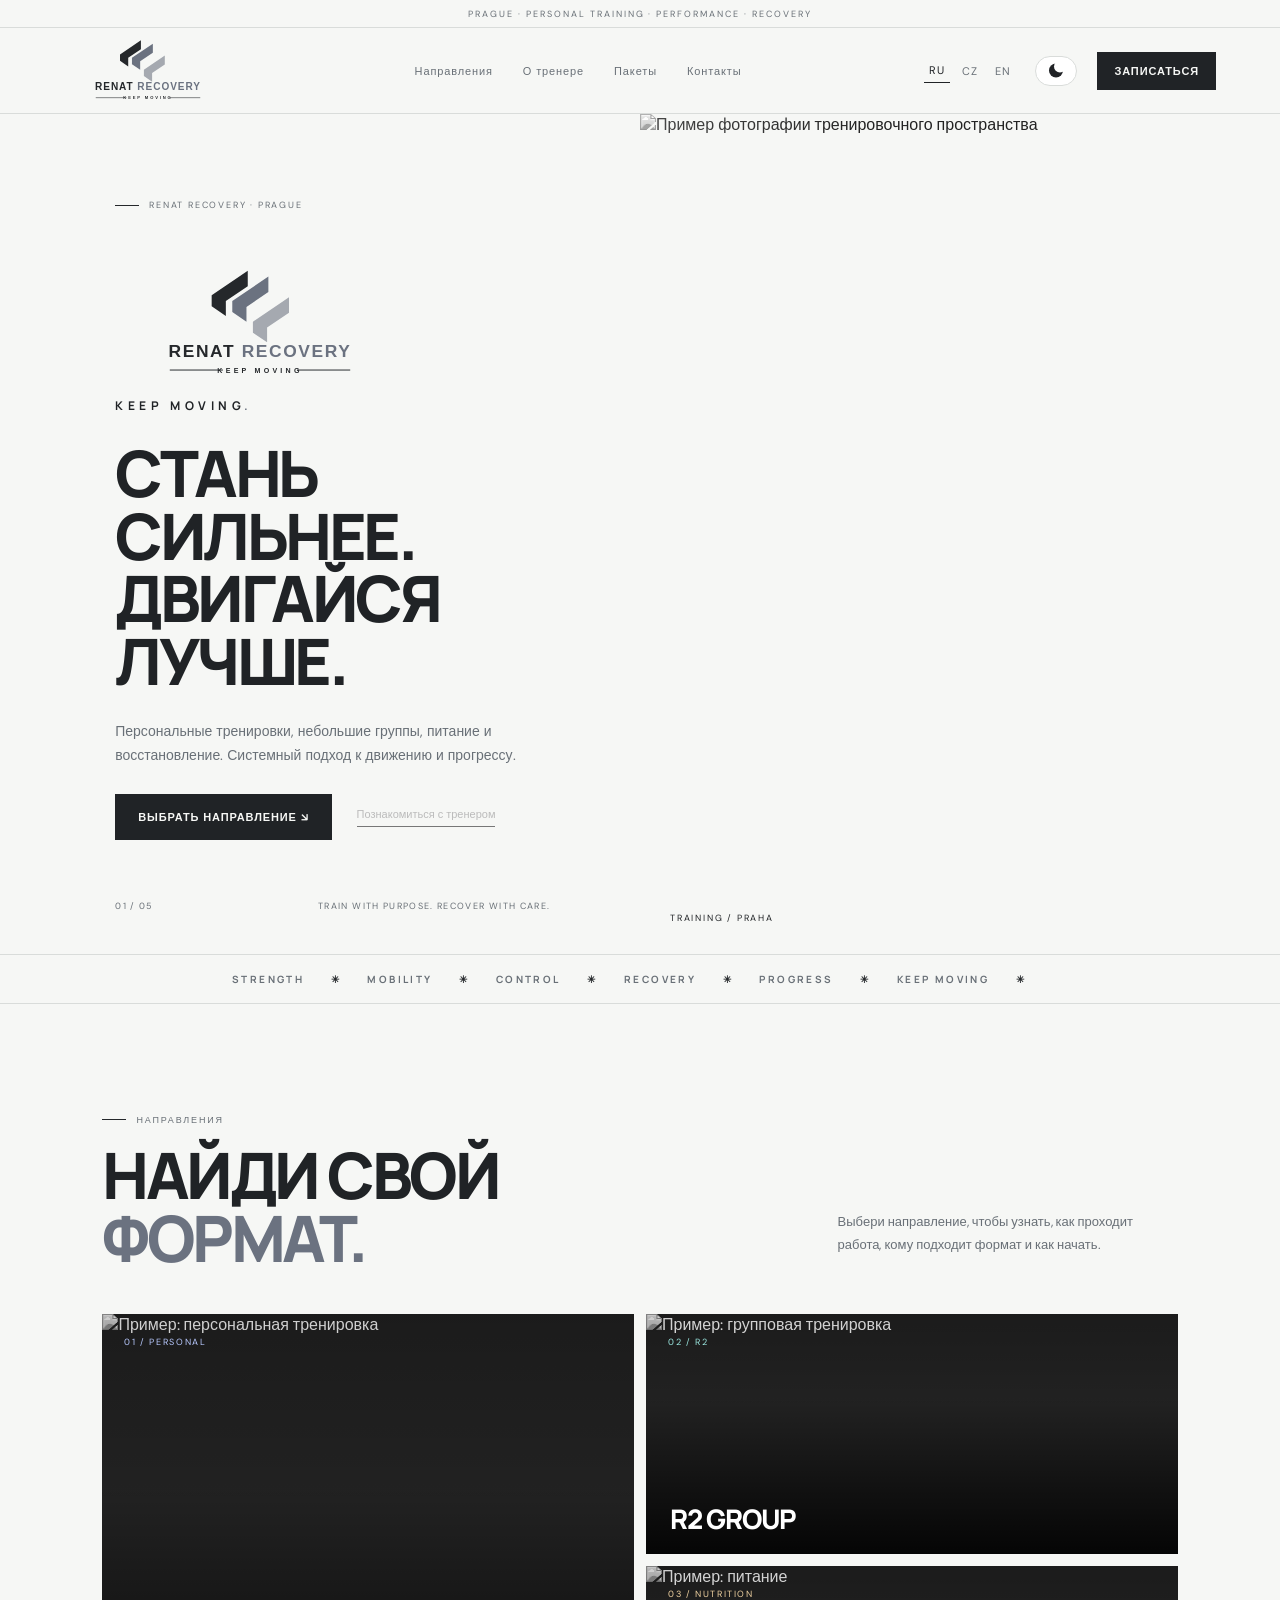
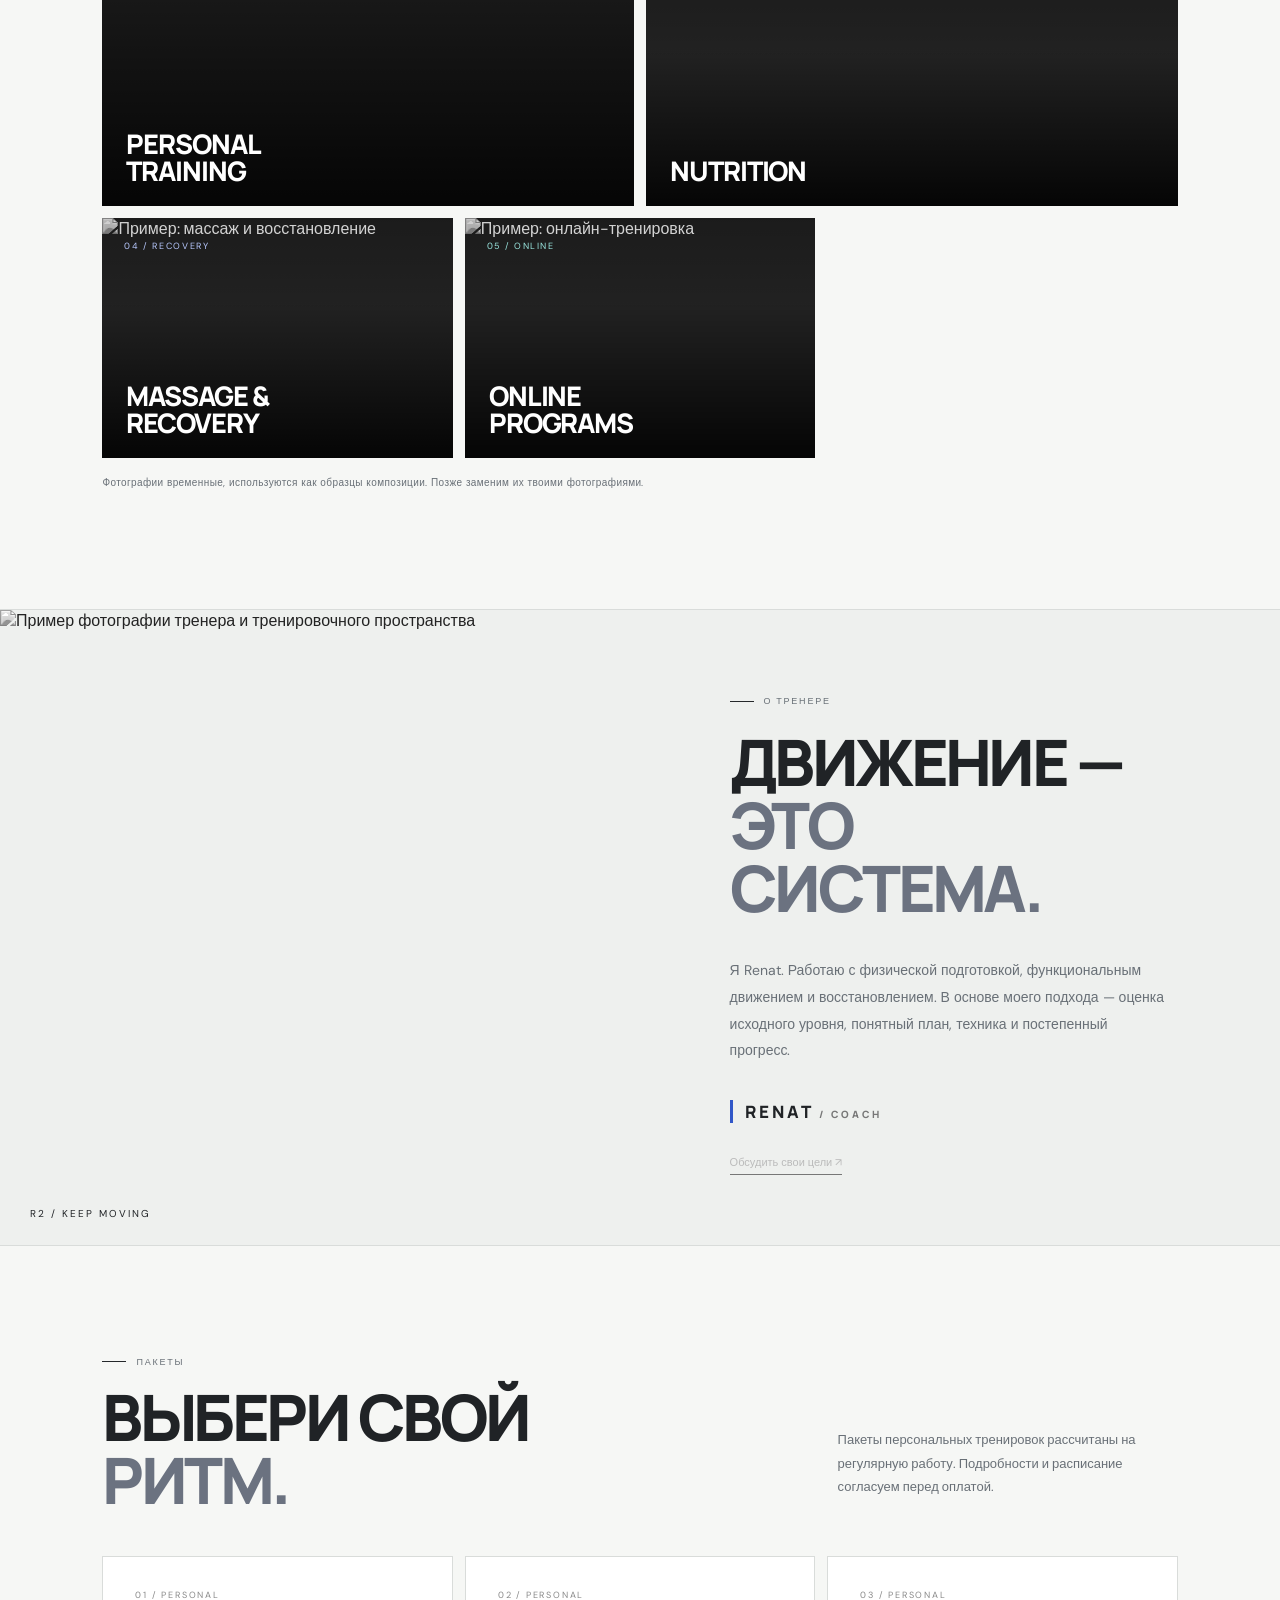
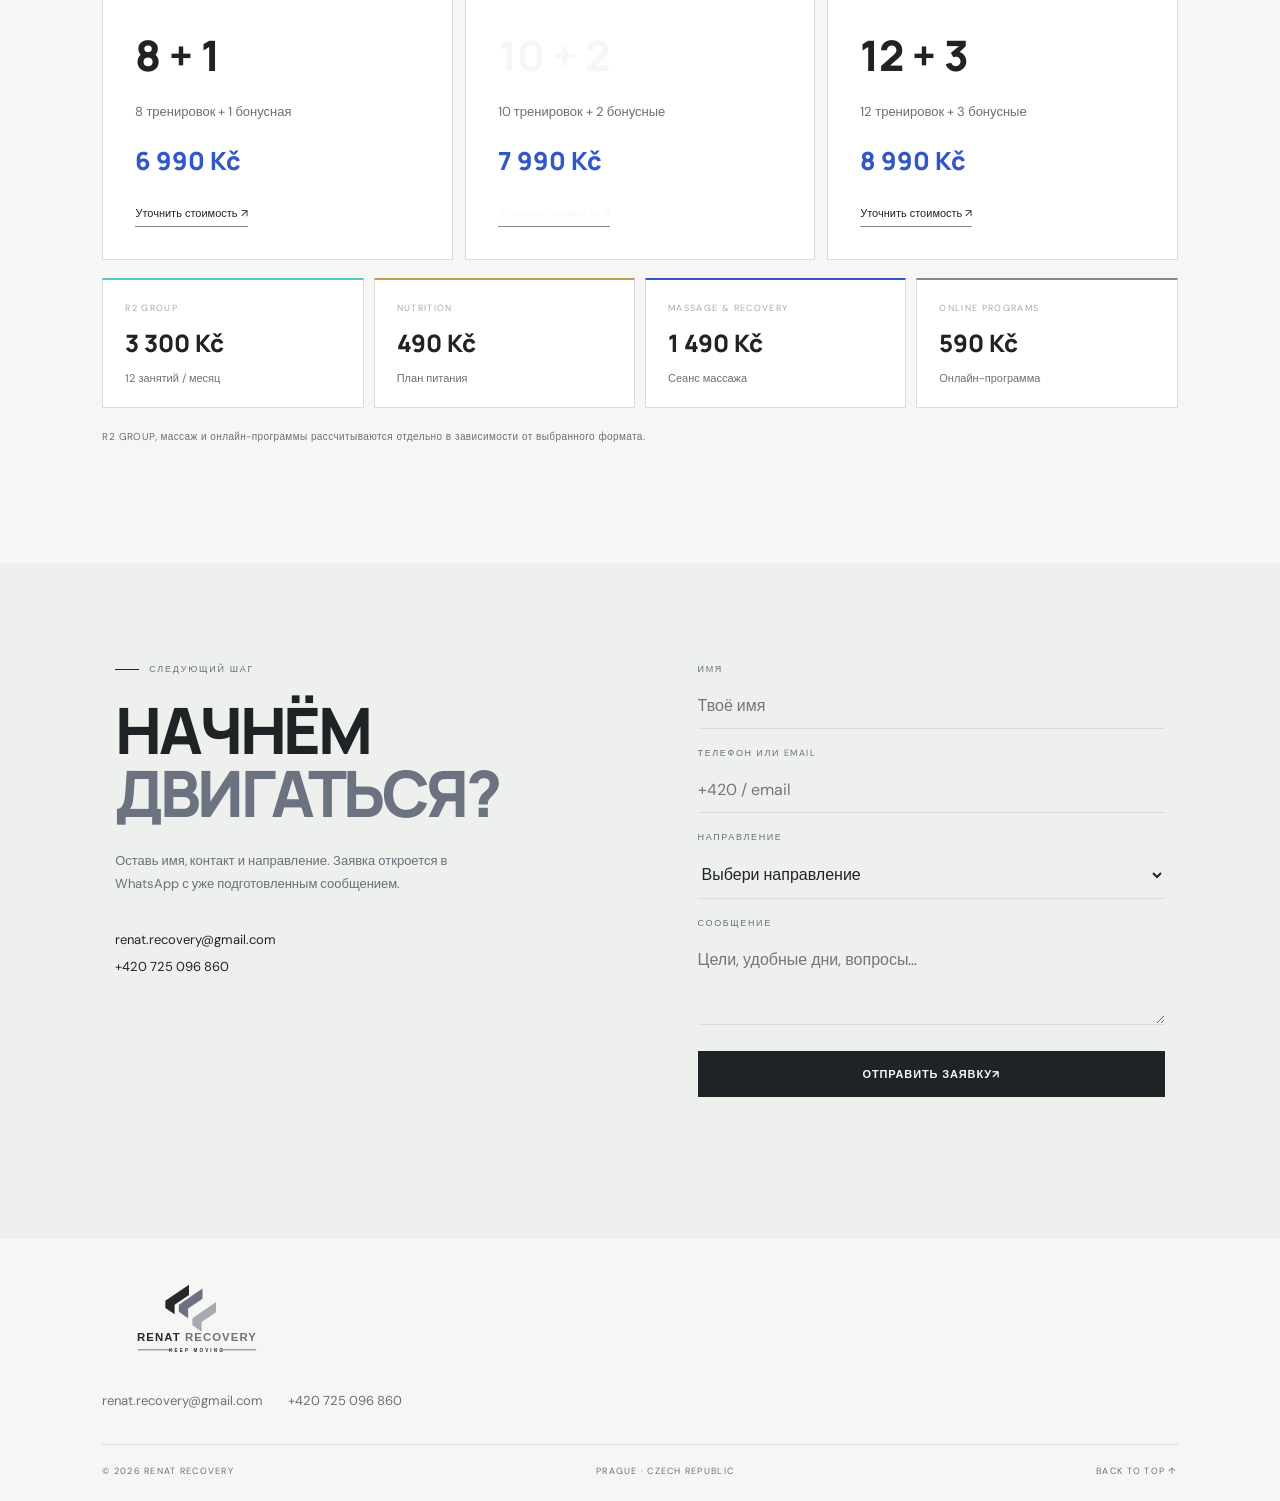
==== commit cf6aef4f: "Add files via upload" ====
--- a/index.html
+++ b/index.html
@@ -26,7 +26,7 @@
     </nav>
     <div class="header-right">
       <div class="languages"><button class="lang active" data-lang="ru">RU</button><button class="lang" data-lang="cz">CZ</button><button class="lang" data-lang="en">EN</button></div>
-      <button class="theme-toggle" id="themeToggle" type="button" aria-label="Переключить тему"><span class="theme-icon">☾</span></button>
+      <button class="theme-toggle" id="themeToggle" type="button" aria-label="Переключить тему"><span class="theme-icon" aria-hidden="true"></span></button>
       <a class="btn btn-white btn-small" href="#booking" data-i18n="book">Записаться</a>
       <button class="hamburger" id="hamburger" aria-label="Открыть меню">☰</button>
     </div>
--- a/styles.css
+++ b/styles.css
@@ -72,3 +72,15 @@
 .theme-icon{transform:translateY(-.5px)}
 .logo img,.hero-mark img,.footer-logo img{transition:opacity .2s ease}
 @media(max-width:800px){.theme-toggle{width:38px;height:28px}.header-right{gap:8px}}
+
+
+/* Theme switch icon: CSS-only, never uses emoji glyphs. */
+.theme-toggle{position:relative;overflow:hidden}
+.theme-icon{display:block;width:14px;height:14px;border-radius:50%;background:currentColor;position:relative;transition:transform .25s ease,background .25s ease}
+.theme-icon:after{content:"";position:absolute;width:12px;height:12px;border-radius:50%;background:var(--surface);top:-3px;right:-3px;transition:background .25s ease}
+:root[data-theme="dark"] .theme-icon{background:var(--accent);}
+:root[data-theme="dark"] .theme-icon:after{background:var(--surface)}
+:root[data-theme="dark"] .theme-toggle{border-color:#4a4d53}
+:root[data-theme="dark"] .theme-toggle:hover{border-color:var(--accent)}
+:root[data-theme="light"] .theme-icon{background:var(--text);}
+:root[data-theme="light"] .theme-icon:after{background:var(--surface)}
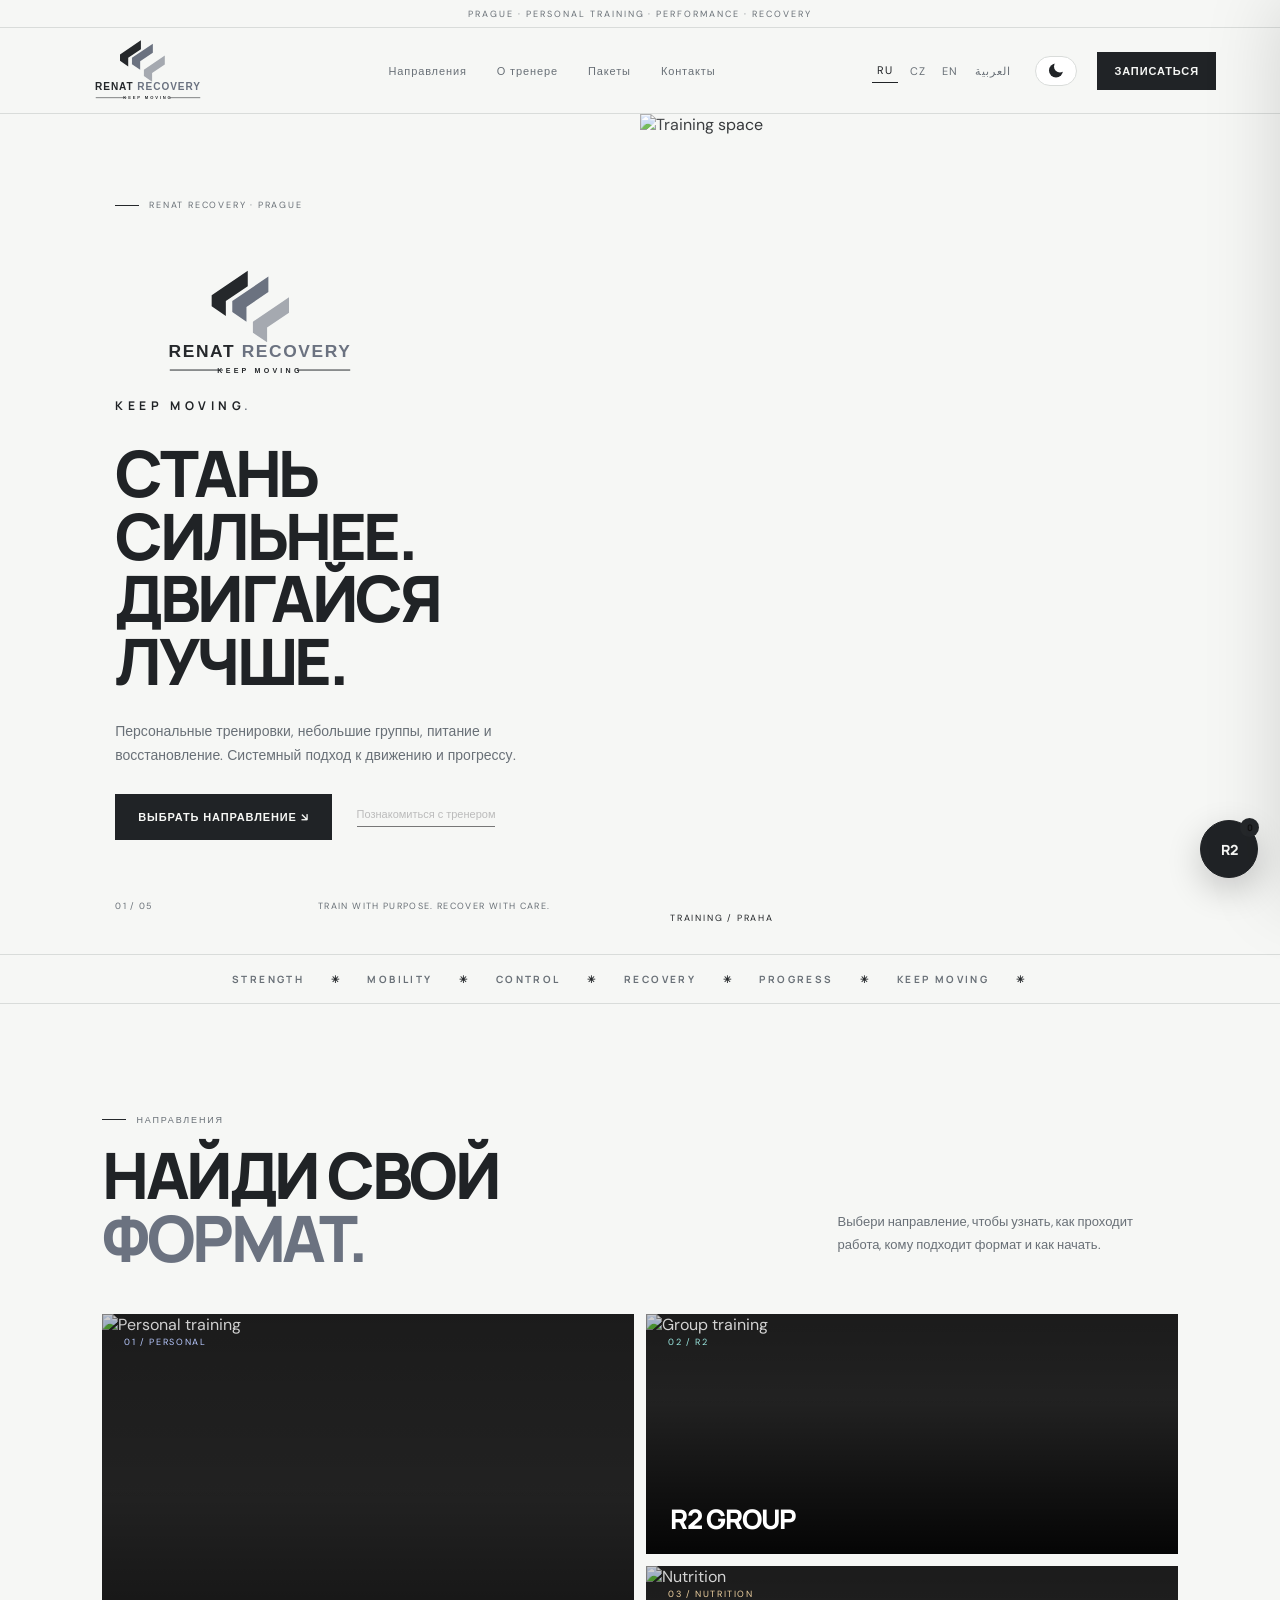
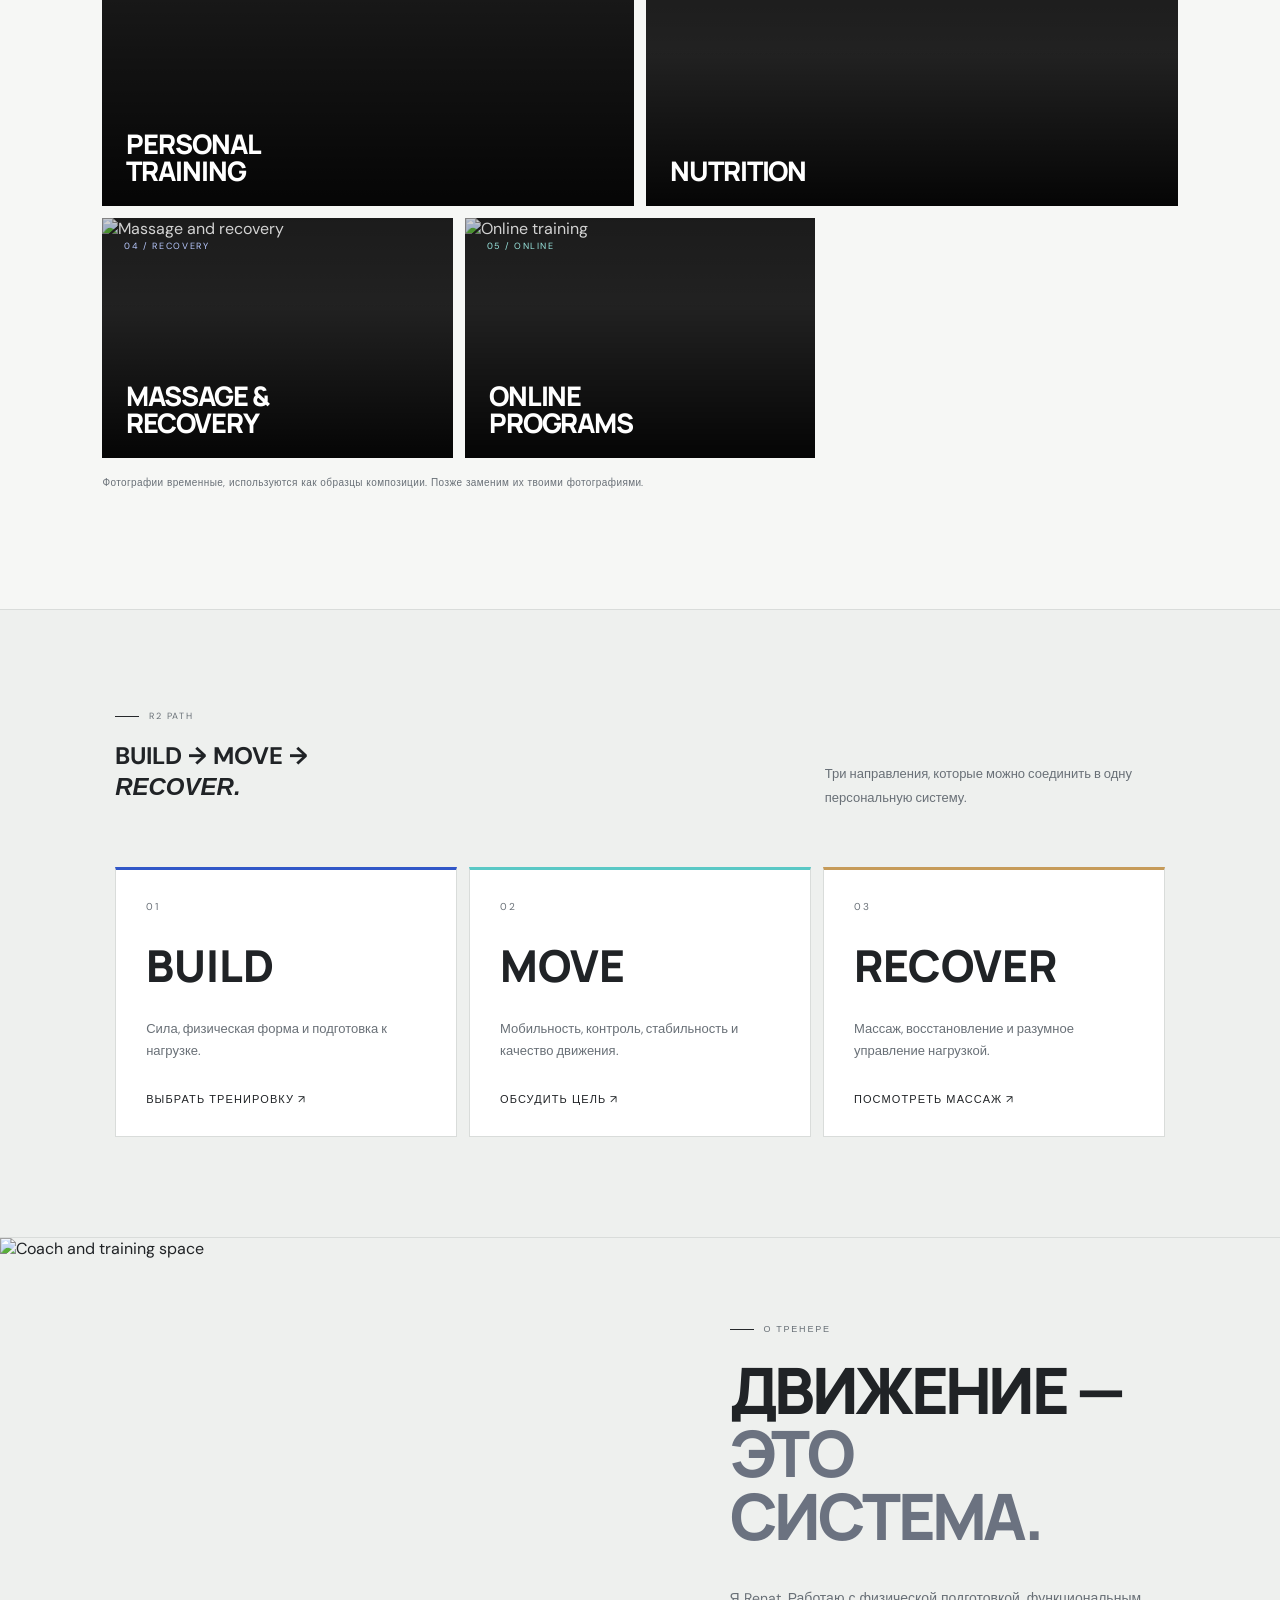
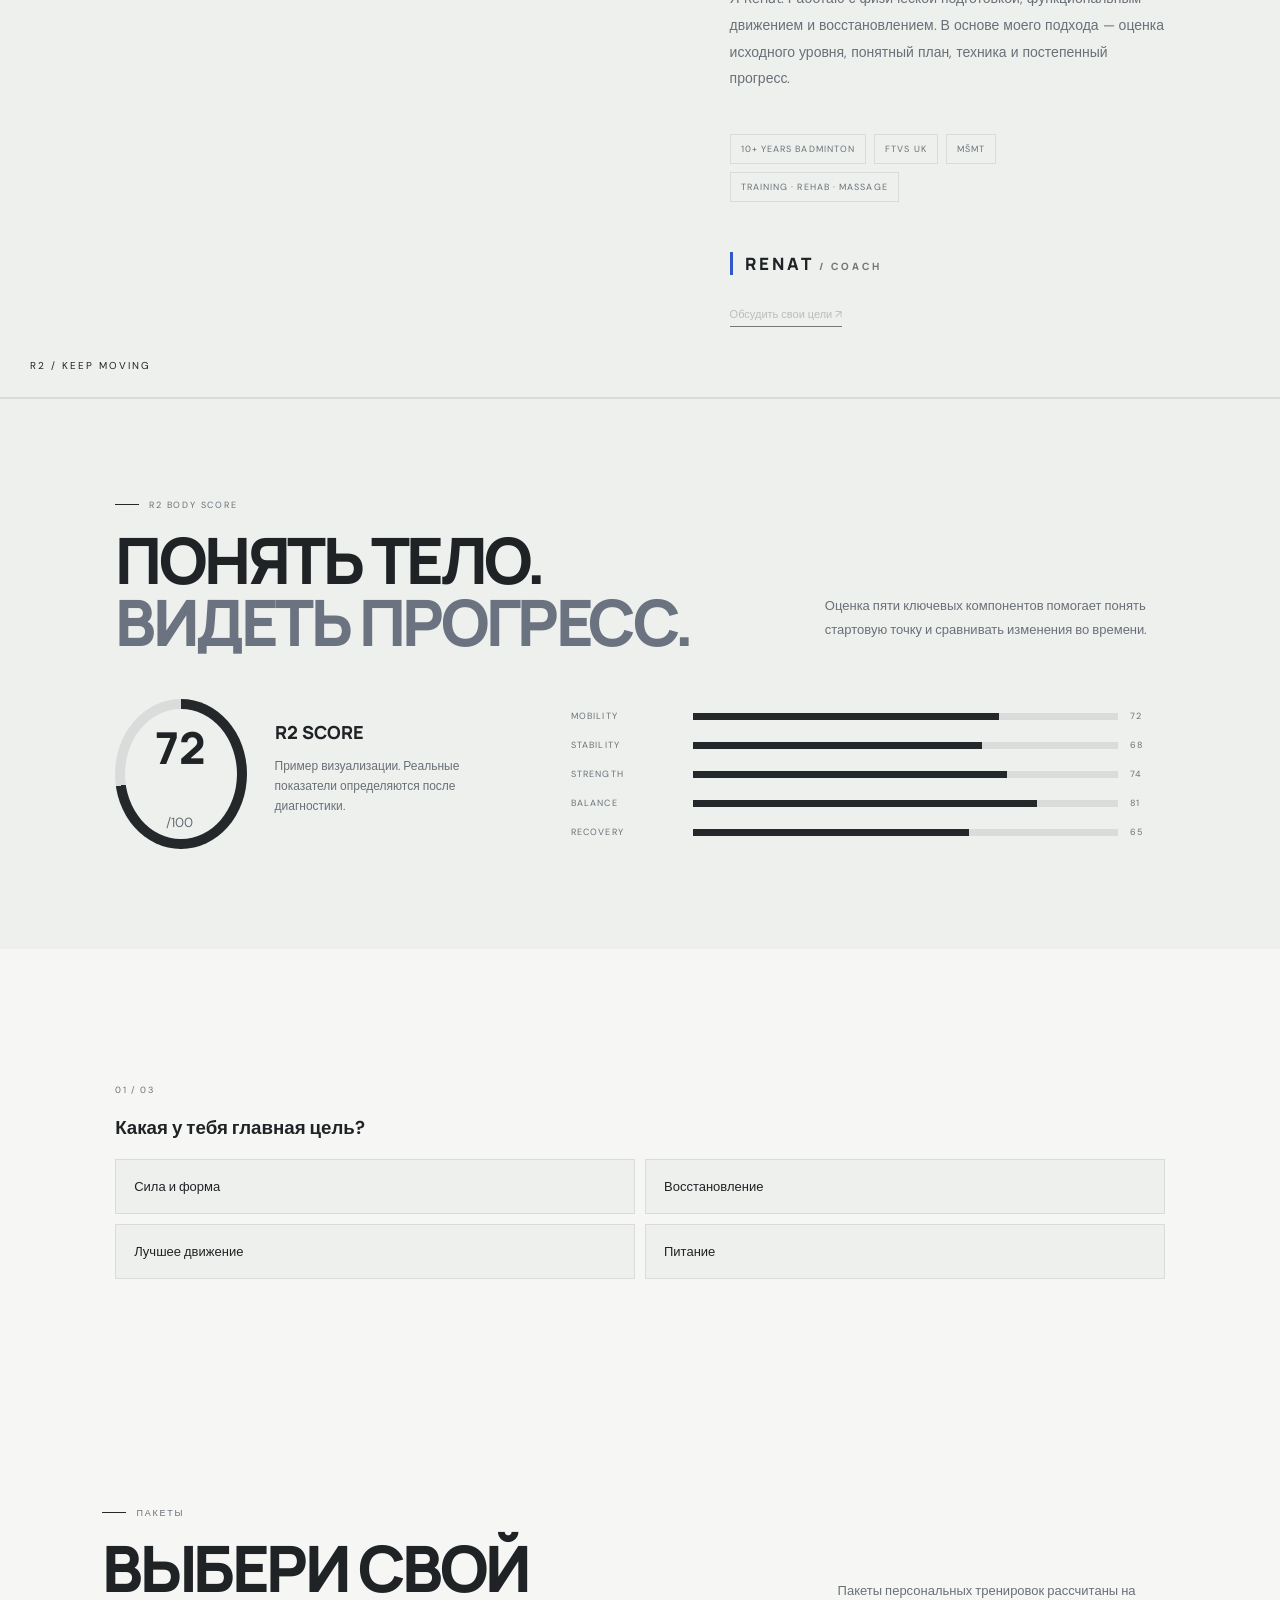
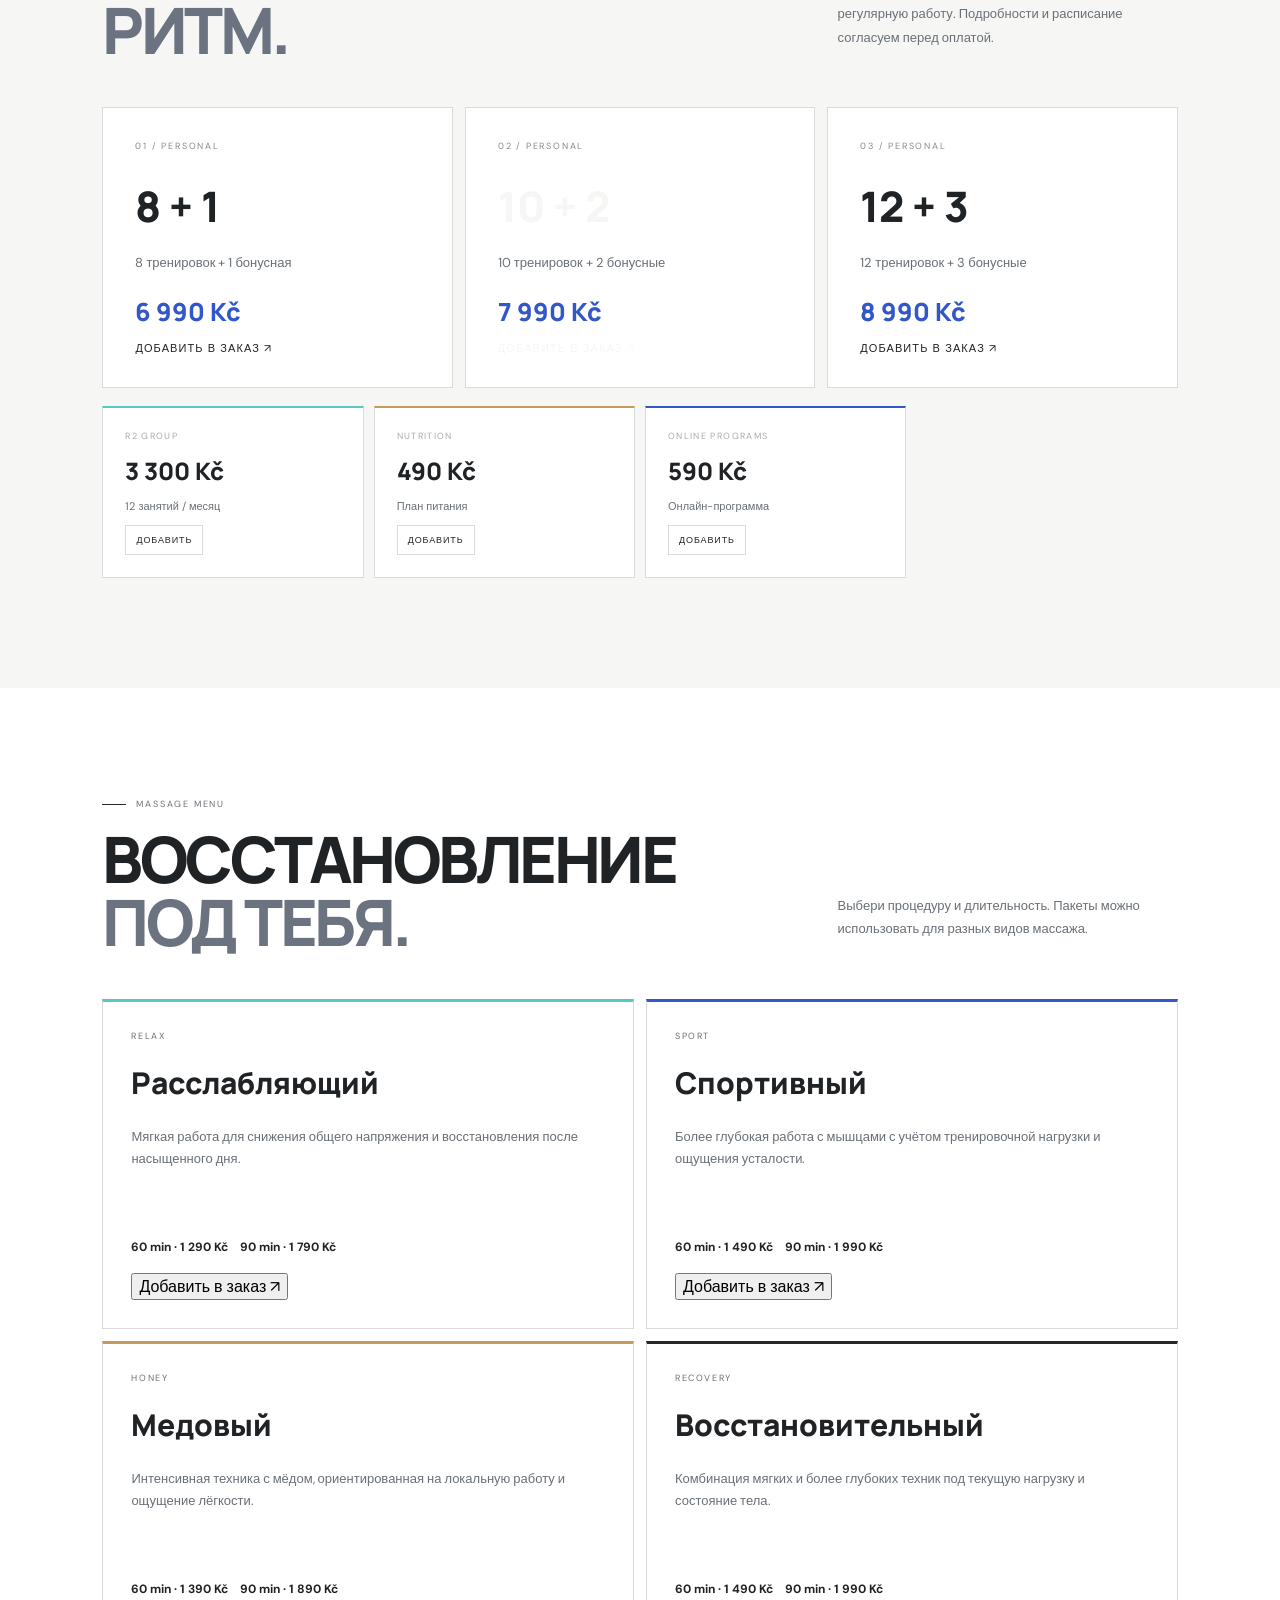
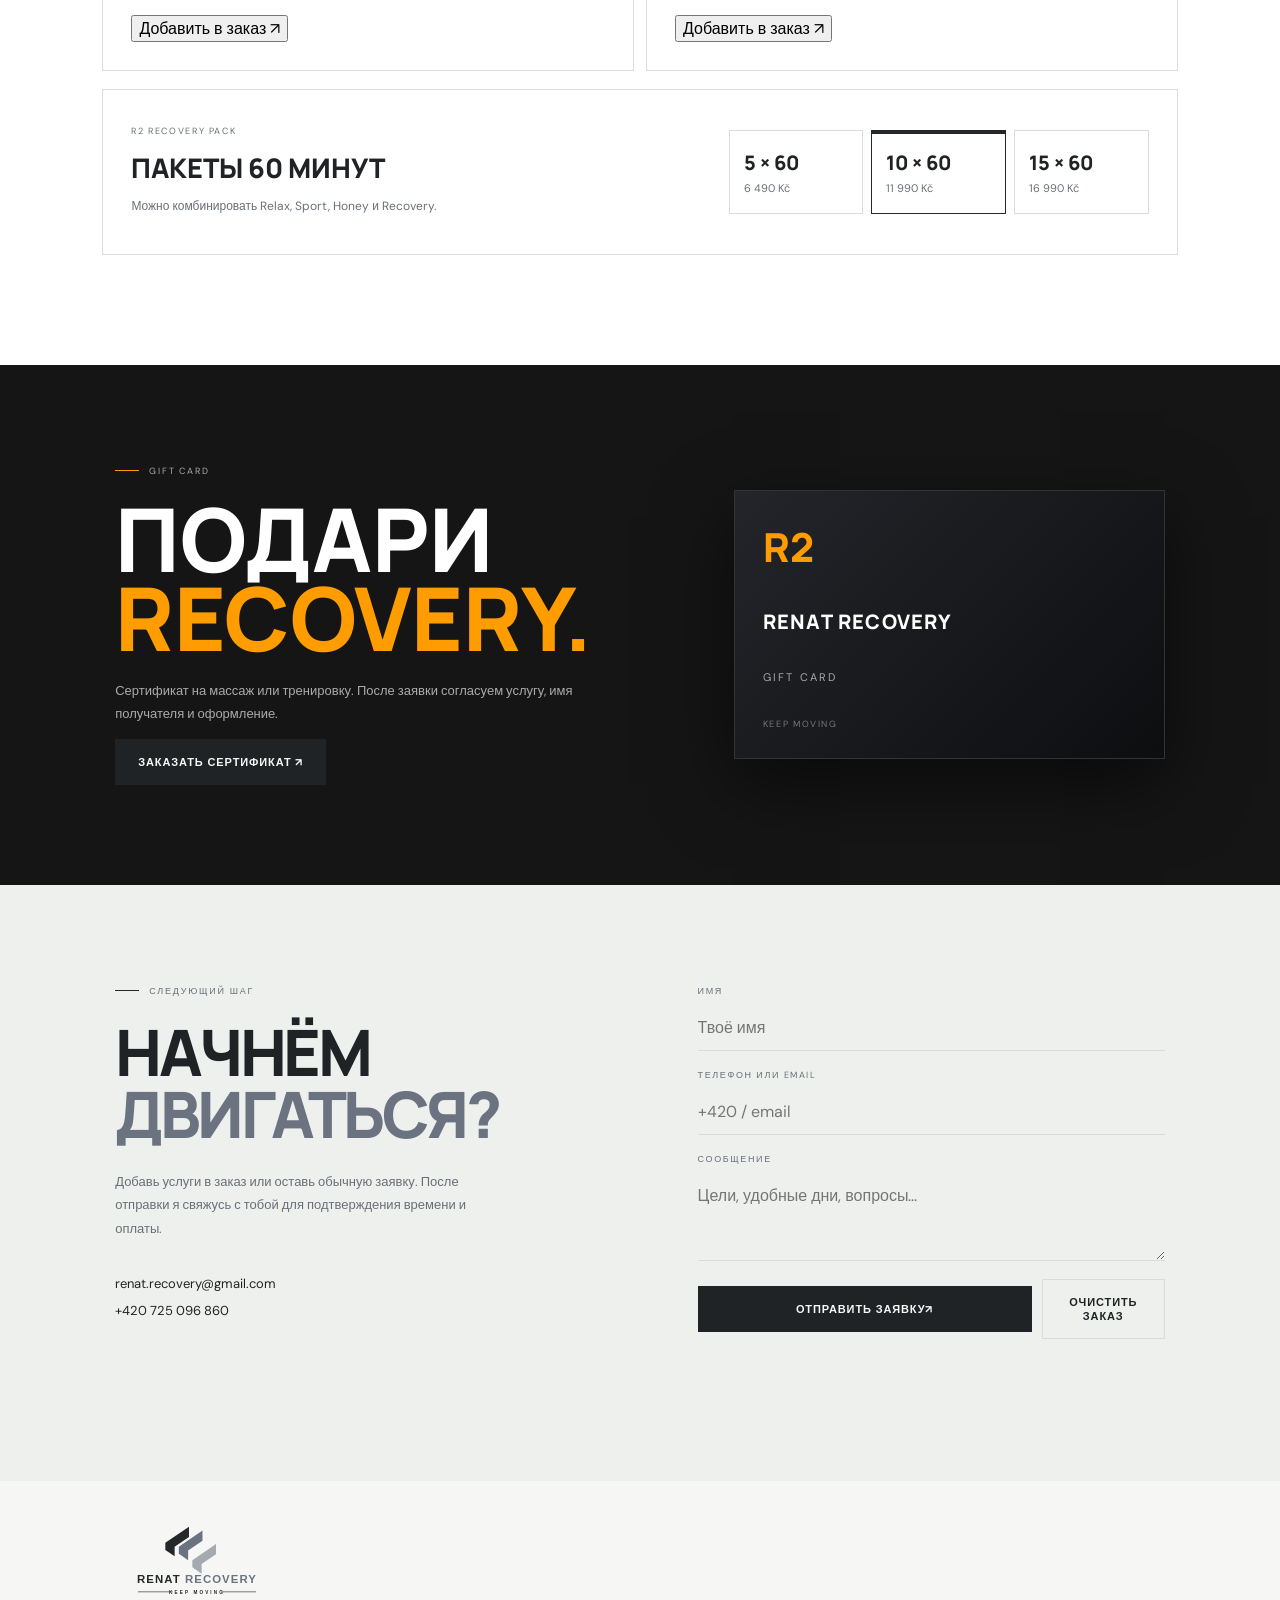
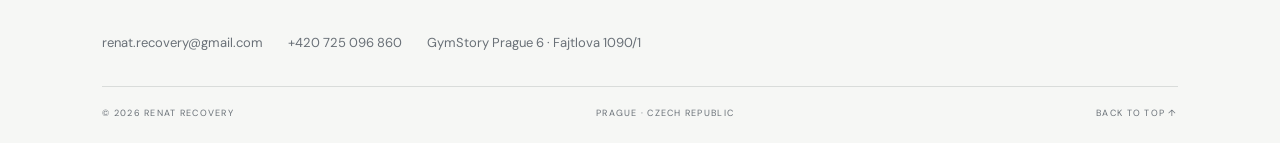
==== commit 47458303: "Add files via upload" ====
--- a/index.html
+++ b/index.html
@@ -1,10 +1,10 @@
 <!doctype html>
-<html lang="ru">
+<html lang="ru" dir="ltr">
 <head>
   <meta charset="utf-8">
   <meta name="viewport" content="width=device-width, initial-scale=1">
   <meta name="theme-color" content="#f6f7f5" id="themeColor">
-  <meta name="description" content="R2 RenatRecovery — персональные тренировки, мини-группы, питание и восстановление в Праге.">
+  <meta name="description" content="R2 RenatRecovery — персональные тренировки, мини-группы, питание, массаж и восстановление в Праге.">
   <title>R2 RenatRecovery | KEEP MOVING</title>
   <link rel="preconnect" href="https://fonts.googleapis.com">
   <link rel="preconnect" href="https://fonts.gstatic.com" crossorigin>
@@ -14,10 +14,7 @@
 <body>
   <div class="topline"><span data-i18n="topline">PRAGUE · PERSONAL TRAINING · PERFORMANCE · RECOVERY</span></div>
   <header class="header">
-    <a class="logo" href="#top" aria-label="R2 Keep Moving">
-      <img src="renat-recovery-logo-light.svg" alt="">
-      
-    </a>
+    <a class="logo" href="#top" aria-label="R2 Keep Moving"><img src="renat-recovery-logo-light.svg" alt="Renat Recovery"></a>
     <nav class="nav" id="nav">
       <a href="#services" data-i18n="navServices">Направления</a>
       <a href="#about" data-i18n="navAbout">О тренере</a>
@@ -25,7 +22,7 @@
       <a href="#contact" data-i18n="navContact">Контакты</a>
     </nav>
     <div class="header-right">
-      <div class="languages"><button class="lang active" data-lang="ru">RU</button><button class="lang" data-lang="cz">CZ</button><button class="lang" data-lang="en">EN</button></div>
+      <div class="languages"><button class="lang active" data-lang="ru">RU</button><button class="lang" data-lang="cz">CZ</button><button class="lang" data-lang="en">EN</button><button class="lang" data-lang="ar">العربية</button></div>
       <button class="theme-toggle" id="themeToggle" type="button" aria-label="Переключить тему"><span class="theme-icon" aria-hidden="true"></span></button>
       <a class="btn btn-white btn-small" href="#booking" data-i18n="book">Записаться</a>
       <button class="hamburger" id="hamburger" aria-label="Открыть меню">☰</button>
@@ -36,106 +33,97 @@
     <section class="hero">
       <div class="hero-copy">
         <div class="kicker"><i></i><span data-i18n="heroKicker">RENAT RECOVERY · PRAGUE</span></div>
-        <div class="hero-mark"><img src="renat-recovery-logo-light.svg" alt="R2"></div>
+        <div class="hero-mark"><img src="renat-recovery-logo-light.svg" alt="Renat Recovery"></div>
         <p class="hero-slogan">KEEP MOVING<span>.</span></p>
         <h1 data-i18n="heroTitle">СТАНЬ СИЛЬНЕЕ.<br>ДВИГАЙСЯ ЛУЧШЕ.</h1>
         <p class="hero-lead" data-i18n="heroLead">Персональные тренировки, небольшие группы, питание и восстановление. Системный подход к движению и прогрессу.</p>
         <div class="hero-actions"><a class="btn btn-white" href="#services" data-i18n="explore">Выбрать направление ↘</a><a class="underlink" href="#about" data-i18n="aboutLink">Познакомиться с тренером</a></div>
         <div class="hero-foot"><span>01 / 05</span><span data-i18n="heroFoot">TRAIN WITH PURPOSE. RECOVER WITH CARE.</span></div>
       </div>
-      <div class="hero-image">
-        <img src="https://images.unsplash.com/photo-1534438327276-14e5300c3a48?auto=format&fit=crop&w=1400&q=85" alt="Пример фотографии тренировочного пространства">
-        <div class="image-tag">TRAINING / PRAHA</div>
-      </div>
+      <div class="hero-image"><img src="https://images.unsplash.com/photo-1534438327276-14e5300c3a48?auto=format&fit=crop&w=1400&q=85" alt="Training space"><div class="image-tag">TRAINING / PRAHA</div></div>
     </section>
 
     <section class="ticker"><div>STRENGTH <b>✳</b> MOBILITY <b>✳</b> CONTROL <b>✳</b> RECOVERY <b>✳</b> PROGRESS <b>✳</b> KEEP MOVING <b>✳</b></div></section>
 
     <section class="section" id="services">
-      <div class="section-head">
-        <div><div class="kicker"><i></i><span data-i18n="servicesKicker">НАПРАВЛЕНИЯ</span></div><h2 data-i18n="servicesTitle">НАЙДИ СВОЙ<br><em>ФОРМАТ.</em></h2></div>
-        <p data-i18n="servicesIntro">Выбери направление, чтобы узнать, как проходит работа, кому подходит формат и как начать.</p>
-      </div>
+      <div class="section-head"><div><div class="kicker"><i></i><span data-i18n="servicesKicker">НАПРАВЛЕНИЯ</span></div><h2 data-i18n="servicesTitle">НАЙДИ СВОЙ<br><em>ФОРМАТ.</em></h2></div><p data-i18n="servicesIntro">Выбери направление, чтобы узнать, как проходит работа, кому подходит формат и как начать.</p></div>
       <div class="cards">
-        <button class="service-card tall" data-service="personal">
-          <img src="https://images.unsplash.com/photo-1583454110551-21f2fa2afe61?auto=format&fit=crop&w=1100&q=80" alt="Пример: персональная тренировка">
-          <span class="shade"></span><span class="card-meta">01 / PERSONAL</span><span class="card-bottom"><b>PERSONAL<br>TRAINING</b></span>
-        </button>
-        <button class="service-card" data-service="group">
-          <img src="https://images.unsplash.com/photo-1517836357463-d25dfeac3438?auto=format&fit=crop&w=900&q=80" alt="Пример: групповая тренировка">
-          <span class="shade"></span><span class="card-meta">02 / R2</span><span class="card-bottom"><b>R2 GROUP</b></span>
-        </button>
-        <button class="service-card" data-service="nutrition">
-          <img src="https://images.unsplash.com/photo-1490645935967-10de6ba17061?auto=format&fit=crop&w=900&q=80" alt="Пример: питание">
-          <span class="shade"></span><span class="card-meta">03 / NUTRITION</span><span class="card-bottom"><b>NUTRITION</b></span>
-        </button>
-        <button class="service-card" data-service="recovery">
-          <img src="https://images.unsplash.com/photo-1600334129128-685c5582fd35?auto=format&fit=crop&w=900&q=80" alt="Пример: массаж и восстановление">
-          <span class="shade"></span><span class="card-meta">04 / RECOVERY</span><span class="card-bottom"><b>MASSAGE &<br>RECOVERY</b></span>
-        </button>
-        <button class="service-card" data-service="online">
-          <img src="https://images.unsplash.com/photo-1518611012118-696072aa579a?auto=format&fit=crop&w=900&q=80" alt="Пример: онлайн-тренировка">
-          <span class="shade"></span><span class="card-meta">05 / ONLINE</span><span class="card-bottom"><b>ONLINE<br>PROGRAMS</b></span>
-        </button>
+        <button class="service-card tall" data-service="personal"><img src="https://images.unsplash.com/photo-1583454110551-21f2fa2afe61?auto=format&fit=crop&w=1100&q=80" alt="Personal training"><span class="shade"></span><span class="card-meta">01 / PERSONAL</span><span class="card-bottom"><b>PERSONAL<br>TRAINING</b></span></button>
+        <button class="service-card" data-service="group"><img src="https://images.unsplash.com/photo-1517836357463-d25dfeac3438?auto=format&fit=crop&w=900&q=80" alt="Group training"><span class="shade"></span><span class="card-meta">02 / R2</span><span class="card-bottom"><b>R2 GROUP</b></span></button>
+        <button class="service-card" data-service="nutrition"><img src="https://images.unsplash.com/photo-1490645935967-10de6ba17061?auto=format&fit=crop&w=900&q=80" alt="Nutrition"><span class="shade"></span><span class="card-meta">03 / NUTRITION</span><span class="card-bottom"><b>NUTRITION</b></span></button>
+        <button class="service-card" data-service="recovery"><img src="https://images.unsplash.com/photo-1600334129128-685c5582fd35?auto=format&fit=crop&w=900&q=80" alt="Massage and recovery"><span class="shade"></span><span class="card-meta">04 / RECOVERY</span><span class="card-bottom"><b>MASSAGE &<br>RECOVERY</b></span></button>
+        <button class="service-card" data-service="online"><img src="https://images.unsplash.com/photo-1518611012118-696072aa579a?auto=format&fit=crop&w=900&q=80" alt="Online training"><span class="shade"></span><span class="card-meta">05 / ONLINE</span><span class="card-bottom"><b>ONLINE<br>PROGRAMS</b></span></button>
       </div>
       <p class="sample-note" data-i18n="sampleNote">Фотографии временные, используются как образцы композиции. Позже заменим их твоими фотографиями.</p>
     </section>
 
-    <section class="feature" id="about">
-      <div class="feature-image"><img src="https://images.unsplash.com/photo-1567013127542-490d757e51fc?auto=format&fit=crop&w=1200&q=85" alt="Пример фотографии тренера и тренировочного пространства"><span>R2 / KEEP MOVING</span></div>
-      <div class="feature-copy">
-        <div class="kicker"><i></i><span data-i18n="aboutKicker">О ТРЕНЕРЕ</span></div>
-        <h2 data-i18n="aboutTitle">ДВИЖЕНИЕ —<br><em>ЭТО СИСТЕМА.</em></h2>
-        <p data-i18n="aboutText">Я Renat. Работаю с физической подготовкой, функциональным движением и восстановлением. В основе моего подхода — оценка исходного уровня, понятный план, техника и постепенный прогресс.</p>
-        <div class="signature">RENAT <span>/ COACH</span></div>
-        <a class="underlink" href="#booking" data-i18n="aboutCta">Обсудить свои цели ↗</a>
+    <section class="path-section" id="path">
+      <div class="section-head"><div><div class="kicker"><i></i><span data-i18n="pathKicker">R2 PATH</span></div><h2 data-i18n="pathTitle">BUILD → MOVE →<br><em>RECOVER.</em></h2></div><p data-i18n="pathIntro">Три направления, которые можно соединить в одну персональную систему.</p></div>
+      <div class="path-grid">
+        <article><span>01</span><h3>BUILD</h3><p data-i18n="buildText">Сила, физическая форма и подготовка к нагрузке.</p><a href="#pricing" data-i18n="buildCta">Выбрать тренировку ↗</a></article>
+        <article><span>02</span><h3>MOVE</h3><p data-i18n="moveText">Мобильность, контроль, стабильность и качество движения.</p><a href="#booking" data-i18n="moveCta">Обсудить цель ↗</a></article>
+        <article><span>03</span><h3>RECOVER</h3><p data-i18n="recoverText">Массаж, восстановление и разумное управление нагрузкой.</p><a href="#massage" data-i18n="recoverCta">Посмотреть массаж ↗</a></article>
       </div>
     </section>
 
-    <section class="section pricing" id="pricing">
-      <div class="section-head">
-        <div><div class="kicker"><i></i><span data-i18n="pricingKicker">ПАКЕТЫ</span></div><h2 data-i18n="pricingTitle">ВЫБЕРИ СВОЙ<br><em>РИТМ.</em></h2></div>
-        <p data-i18n="pricingIntro">Пакеты персональных тренировок рассчитаны на регулярную работу. Подробности и расписание согласуем перед оплатой.</p>
-      </div>
-      <div class="price-cards">
-        <article><span>01 / PERSONAL</span><h3>8 + 1</h3><p data-i18n="pack1">8 тренировок + 1 бонусная</p><strong class="price-value">6 990 Kč</strong><a href="#booking" data-i18n="askPrice">Записаться ↗</a></article>
-        <article class="price-dark"><span>02 / PERSONAL</span><h3>10 + 2</h3><p data-i18n="pack2">10 тренировок + 2 бонусные</p><strong class="price-value">7 990 Kč</strong><a href="#booking" data-i18n="askPrice">Записаться ↗</a></article>
-        <article><span>03 / PERSONAL</span><h3>12 + 3</h3><p data-i18n="pack3">12 тренировок + 3 бонусные</p><strong class="price-value">8 990 Kč</strong><a href="#booking" data-i18n="askPrice">Записаться ↗</a></article>
-      </div>
-      <div class="other-prices">
-        <article><span>R2 GROUP</span><b>3 300 Kč</b><small>12 занятий / месяц</small></article>
-        <article><span>NUTRITION</span><b>490 Kč</b><small>План питания</small></article>
-        <article><span>MASSAGE & RECOVERY</span><b>1 490 Kč</b><small>Сеанс массажа</small></article>
-        <article><span>ONLINE PROGRAMS</span><b>590 Kč</b><small>Онлайн-программа</small></article>
-      </div>
-      <p class="pricing-foot" data-i18n="pricingFoot">Стоимость указана в чешских кронах. Детали формата и записи согласуем заранее.</p>
+    <section class="feature" id="about">
+      <div class="feature-image"><img src="https://images.unsplash.com/photo-1567013127542-490d757e51fc?auto=format&fit=crop&w=1200&q=85" alt="Coach and training space"><span>R2 / KEEP MOVING</span></div>
+      <div class="feature-copy"><div class="kicker"><i></i><span data-i18n="aboutKicker">О ТРЕНЕРЕ</span></div><h2 data-i18n="aboutTitle">ДВИЖЕНИЕ —<br><em>ЭТО СИСТЕМА.</em></h2><p data-i18n="aboutText">Я Renat. Работаю с физической подготовкой, функциональным движением и восстановлением. В основе моего подхода — оценка исходного уровня, понятный план, техника и постепенный прогресс.</p><div class="credentials"><span>10+ YEARS BADMINTON</span><span>FTVS UK</span><span>MŠMT</span><span>TRAINING · REHAB · MASSAGE</span></div><div class="signature">RENAT <span>/ COACH</span></div><a class="underlink" href="#booking" data-i18n="aboutCta">Обсудить свои цели ↗</a></div>
     </section>
 
+    <section class="section score-section" id="score">
+      <div class="section-head"><div><div class="kicker"><i></i><span data-i18n="scoreKicker">R2 BODY SCORE</span></div><h2 data-i18n="scoreTitle">ПОНЯТЬ ТЕЛО.<br><em>ВИДЕТЬ ПРОГРЕСС.</em></h2></div><p data-i18n="scoreIntro">Оценка пяти ключевых компонентов помогает понять стартовую точку и сравнивать изменения во времени.</p></div>
+      <div class="score-grid">
+        <div class="score-main"><div class="score-ring"><span>72</span><small>/100</small></div><div><strong>R2 SCORE</strong><p data-i18n="scoreMain">Пример визуализации. Реальные показатели определяются после диагностики.</p></div></div>
+        <div class="score-bars">
+          <div><span>MOBILITY</span><b style="--value:72%"><i></i></b><em>72</em></div>
+          <div><span>STABILITY</span><b style="--value:68%"><i></i></b><em>68</em></div>
+          <div><span>STRENGTH</span><b style="--value:74%"><i></i></b><em>74</em></div>
+          <div><span>BALANCE</span><b style="--value:81%"><i></i></b><em>81</em></div>
+          <div><span>RECOVERY</span><b style="--value:65%"><i></i></b><em>65</em></div>
+        </div>
+      </div>
+    </section>
+
+    <section class="quiz-section" id="quiz">
+      <div class="quiz-card"><div class="kicker"><i></i><span data-i18n="quizKicker">FIND YOUR FORMAT</span></div><h2 data-i18n="quizTitle">НЕ ЗНАЕШЬ,<br><em>С ЧЕГО НАЧАТЬ?</em></h2><p data-i18n="quizIntro">Ответь на несколько вопросов, и сайт предложит наиболее подходящее направление.</p><div id="quiz"></div></div>
+    </section>
+
+    <section class="section pricing" id="pricing">
+      <div class="section-head"><div><div class="kicker"><i></i><span data-i18n="pricingKicker">ПАКЕТЫ</span></div><h2 data-i18n="pricingTitle">ВЫБЕРИ СВОЙ<br><em>РИТМ.</em></h2></div><p data-i18n="pricingIntro">Пакеты персональных тренировок рассчитаны на регулярную работу. Подробности и расписание согласуем перед оплатой.</p></div>
+      <div class="price-cards">
+        <article><span>01 / PERSONAL</span><h3>8 + 1</h3><p data-i18n="pack1">8 тренировок + 1 бонусная</p><strong class="price-value">6 990 Kč</strong><button class="text-button add-cart" data-item="Personal Training 8+1" data-price="6990" data-i18n="addCart">Добавить в заказ ↗</button></article>
+        <article class="price-dark"><span>02 / PERSONAL</span><h3>10 + 2</h3><p data-i18n="pack2">10 тренировок + 2 бонусные</p><strong class="price-value">7 990 Kč</strong><button class="text-button add-cart" data-item="Personal Training 10+2" data-price="7990" data-i18n="addCart">Добавить в заказ ↗</button></article>
+        <article><span>03 / PERSONAL</span><h3>12 + 3</h3><p data-i18n="pack3">12 тренировок + 3 бонусные</p><strong class="price-value">8 990 Kč</strong><button class="text-button add-cart" data-item="Personal Training 12+3" data-price="8990" data-i18n="addCart">Добавить в заказ ↗</button></article>
+      </div>
+      <div class="other-prices"><article><span>R2 GROUP</span><b>3 300 Kč</b><small data-i18n="groupPrice">12 занятий / месяц</small><button class="mini-add add-cart" data-item="R2 Group" data-price="3300" data-i18n="addCartShort">Добавить</button></article><article><span>NUTRITION</span><b>490 Kč</b><small data-i18n="nutritionPrice">План питания</small><button class="mini-add add-cart" data-item="Nutrition" data-price="490" data-i18n="addCartShort">Добавить</button></article><article><span>ONLINE PROGRAMS</span><b>590 Kč</b><small data-i18n="onlinePrice">Онлайн-программа</small><button class="mini-add add-cart" data-item="Online Program" data-price="590" data-i18n="addCartShort">Добавить</button></article></div>
+    </section>
+
+    <section class="section massage-section" id="massage">
+      <div class="section-head"><div><div class="kicker"><i></i><span data-i18n="massageKicker">MASSAGE MENU</span></div><h2 data-i18n="massageTitle">ВОССТАНОВЛЕНИЕ<br><em>ПОД ТЕБЯ.</em></h2></div><p data-i18n="massageIntro">Выбери процедуру и длительность. Пакеты можно использовать для разных видов массажа.</p></div>
+      <div class="massage-grid">
+        <article><span>RELAX</span><h3 data-i18n="relaxTitle">Расслабляющий</h3><p data-i18n="relaxText">Мягкая работа для снижения общего напряжения и восстановления после насыщенного дня.</p><div class="massage-prices"><b>60 min · 1 290 Kč</b><b>90 min · 1 790 Kč</b></div><button class="add-cart" data-item="Relax Massage 60 min" data-price="1290" data-i18n="addCart">Добавить в заказ ↗</button></article>
+        <article><span>SPORT</span><h3 data-i18n="sportTitle">Спортивный</h3><p data-i18n="sportText">Более глубокая работа с мышцами с учётом тренировочной нагрузки и ощущения усталости.</p><div class="massage-prices"><b>60 min · 1 490 Kč</b><b>90 min · 1 990 Kč</b></div><button class="add-cart" data-item="Sports Massage 60 min" data-price="1490" data-i18n="addCart">Добавить в заказ ↗</button></article>
+        <article><span>HONEY</span><h3 data-i18n="honeyTitle">Медовый</h3><p data-i18n="honeyText">Интенсивная техника с мёдом, ориентированная на локальную работу и ощущение лёгкости.</p><div class="massage-prices"><b>60 min · 1 390 Kč</b><b>90 min · 1 890 Kč</b></div><button class="add-cart" data-item="Honey Massage 60 min" data-price="1390" data-i18n="addCart">Добавить в заказ ↗</button></article>
+        <article><span>RECOVERY</span><h3 data-i18n="recoveryTitle">Восстановительный</h3><p data-i18n="recoveryText">Комбинация мягких и более глубоких техник под текущую нагрузку и состояние тела.</p><div class="massage-prices"><b>60 min · 1 490 Kč</b><b>90 min · 1 990 Kč</b></div><button class="add-cart" data-item="Recovery Massage 60 min" data-price="1490" data-i18n="addCart">Добавить в заказ ↗</button></article>
+      </div>
+      <div class="massage-pack"><div><span>R2 RECOVERY PACK</span><h3 data-i18n="massagePackTitle">ПАКЕТЫ 60 МИНУТ</h3><p data-i18n="massagePackText">Можно комбинировать Relax, Sport, Honey и Recovery.</p></div><div class="pack-options"><button class="pack-choice add-cart" data-item="Massage Pack 5 × 60 min" data-price="6490"><strong>5 × 60</strong><span>6 490 Kč</span></button><button class="pack-choice featured add-cart" data-item="Massage Pack 10 × 60 min" data-price="11990"><strong>10 × 60</strong><span>11 990 Kč</span></button><button class="pack-choice add-cart" data-item="Massage Pack 15 × 60 min" data-price="16990"><strong>15 × 60</strong><span>16 990 Kč</span></button></div></div>
+    </section>
+
+    <section class="gift-section" id="gift"><div class="gift-copy"><div class="kicker"><i></i><span data-i18n="giftKicker">GIFT CARD</span></div><h2 data-i18n="giftTitle">ПОДАРИ<br><em>RECOVERY.</em></h2><p data-i18n="giftText">Сертификат на массаж или тренировку. После заявки согласуем услугу, имя получателя и оформление.</p><a class="btn btn-white" href="#booking" data-i18n="giftCta">Заказать сертификат ↗</a></div><div class="gift-card"><div>R2</div><strong>RENAT RECOVERY</strong><span>GIFT CARD</span><small>KEEP MOVING</small></div></section>
+
     <section class="booking" id="booking">
-      <div class="booking-copy"><div class="kicker"><i></i><span data-i18n="bookingKicker">СЛЕДУЮЩИЙ ШАГ</span></div><h2 data-i18n="bookingTitle">НАЧНЁМ<br><em>ДВИГАТЬСЯ?</em></h2><p data-i18n="bookingText">Оставь имя, контакт и направление. Заявка откроется в WhatsApp с уже подготовленным сообщением.</p>
-        <div class="contact-lines"><a href="mailto:renat.recovery@gmail.com">renat.recovery@gmail.com</a><a href="tel:+420725096860">+420 725 096 860</a></div>
-      </div>
-      <form id="bookingForm">
-        <label><span data-i18n="formName">ИМЯ</span><input name="name" required autocomplete="name" placeholder="Твоё имя"></label>
-        <label><span data-i18n="formContact">ТЕЛЕФОН ИЛИ EMAIL</span><input name="contact" required placeholder="+420 / email"></label>
-        <label><span data-i18n="formService">НАПРАВЛЕНИЕ</span><select name="service" required><option value="" data-i18n="choose">Выбери направление</option><option>Personal Training</option><option>R2 Group</option><option>Nutrition</option><option>Massage & Recovery</option><option>Online Programs</option></select></label>
-        <label><span data-i18n="formMessage">СООБЩЕНИЕ</span><textarea name="message" rows="3" placeholder="Цели, удобные дни, вопросы..."></textarea></label>
-        <button class="btn btn-white submit" type="submit"><span data-i18n="send">Отправить заявку</span> ↗</button>
-        <p id="formStatus" class="form-status" aria-live="polite"></p>
-      </form>
+      <div class="booking-copy"><div class="kicker"><i></i><span data-i18n="bookingKicker">СЛЕДУЮЩИЙ ШАГ</span></div><h2 data-i18n="bookingTitle">НАЧНЁМ<br><em>ДВИГАТЬСЯ?</em></h2><p data-i18n="bookingText">Добавь услуги в заказ или оставь обычную заявку. После отправки я свяжусь с тобой для подтверждения времени и оплаты.</p><div class="contact-lines"><a href="mailto:renat.recovery@gmail.com">renat.recovery@gmail.com</a><a href="tel:+420725096860">+420 725 096 860</a></div></div>
+      <form id="bookingForm"><label><span data-i18n="formName">ИМЯ</span><input name="name" required autocomplete="name" placeholder="Твоё имя"></label><label><span data-i18n="formContact">ТЕЛЕФОН ИЛИ EMAIL</span><input name="contact" required placeholder="+420 / email"></label><label><span data-i18n="formMessage">СООБЩЕНИЕ</span><textarea name="message" rows="3" placeholder="Цели, удобные дни, вопросы..."></textarea></label><div class="form-actions"><button class="btn btn-white submit" type="submit"><span data-i18n="send">Отправить заявку</span> ↗</button><button class="btn btn-ghost" type="button" id="clearCart" data-i18n="clearCart">Очистить заказ</button></div><p id="formStatus" class="form-status" aria-live="polite"></p></form>
     </section>
   </main>
 
-  <footer id="contact">
-    <a class="logo footer-logo" href="#top"><img src="renat-recovery-logo-light.svg" alt=""></a>
-    <div class="footer-contacts"><a href="mailto:renat.recovery@gmail.com">renat.recovery@gmail.com</a><a href="tel:+420725096860">+420 725 096 860</a></div>
-    <div class="footer-bottom"><span>© <span id="year"></span> RENAT RECOVERY</span><span>PRAGUE · CZECH REPUBLIC</span><a href="#top">BACK TO TOP ↑</a></div>
-  </footer>
+  <footer id="contact"><a class="logo footer-logo" href="#top"><img src="renat-recovery-logo-light.svg" alt="Renat Recovery"></a><div class="footer-contacts"><a href="mailto:renat.recovery@gmail.com">renat.recovery@gmail.com</a><a href="tel:+420725096860">+420 725 096 860</a><a href="https://www.google.com/maps/search/?api=1&query=Fajtlova+1090%2F1%2C+161+00+Praha+6" target="_blank" rel="noopener">GymStory Prague 6 · Fajtlova 1090/1</a></div><div class="footer-bottom"><span>© <span id="year"></span> RENAT RECOVERY</span><span>PRAGUE · CZECH REPUBLIC</span><a href="#top">BACK TO TOP ↑</a></div></footer>
 
-  <dialog id="serviceDialog">
-    <button class="dialog-close" id="dialogClose" aria-label="Close">×</button>
-    <div class="dialog-kicker" id="dialogKicker">R2 / SERVICE</div><h2 id="dialogTitle"></h2><p id="dialogText"></p><ul id="dialogBullets"></ul><a class="btn btn-white" href="#booking" id="dialogCta">Записаться ↗</a>
-  </dialog>
+  <aside class="cart" id="cart" aria-label="Order cart"><div class="cart-head"><strong data-i18n="cartTitle">ВАШ ЗАКАЗ</strong><button id="cartClose" aria-label="Close">×</button></div><div id="cartItems"></div><div class="cart-total"><span data-i18n="cartTotal">ИТОГО</span><strong id="cartTotal">0 Kč</strong></div><a class="btn btn-white" href="#booking" id="cartCheckout" data-i18n="cartCheckout">Перейти к заявке ↗</a></aside>
+  <button class="cart-fab" id="cartFab" aria-label="Open cart"><span>R2</span><b id="cartCount">0</b></button>
+
+  <dialog id="serviceDialog"><button class="dialog-close" id="dialogClose" aria-label="Close">×</button><div class="dialog-kicker" id="dialogKicker">R2 / SERVICE</div><h2 id="dialogTitle"></h2><p id="dialogText"></p><ul id="dialogBullets"></ul><a class="btn btn-white" href="#booking" id="dialogCta">Записаться ↗</a></dialog>
   <script src="app.js"></script>
 </body>
-</html>+</html>
--- a/styles.css
+++ b/styles.css
@@ -1,4 +1,4 @@
-*{box-sizing:border-box}html{scroll-behavior:smooth;scroll-padding-top:90px}body{margin:0;background:#080808;color:#f4f4f1;font-family:"DM Sans",sans-serif}a{color:inherit;text-decoration:none}button,input,select,textarea{font:inherit}.topline{height:28px;border-bottom:1px solid #242424;display:flex;align-items:center;justify-content:center;color:#9a9a9a;font-size:9px;letter-spacing:.22em}.header{height:86px;padding:0 5vw;display:flex;align-items:center;justify-content:space-between;border-bottom:1px solid #222;position:sticky;top:0;background:rgba(8,8,8,.94);backdrop-filter:blur(14px);z-index:20}.logo{display:flex;align-items:center;gap:10px}.logo img{width:42px;height:42px}.logo span{display:flex;flex-direction:column;line-height:1}.logo b{font:800 19px Manrope;letter-spacing:.06em}.logo small{font-size:8px;letter-spacing:.24em;margin-top:5px}.nav{display:flex;gap:30px}.nav a,.languages button{font-size:11px;color:#bbb;letter-spacing:.08em}.nav a:hover,.underlink:hover{color:white}.header-right{display:flex;align-items:center;gap:20px}.languages{display:flex;gap:7px}.lang{background:none;border:0;color:#777;padding:5px;cursor:pointer}.lang.active{color:#fff;border-bottom:1px solid white}.btn{display:inline-flex;align-items:center;justify-content:center;padding:15px 22px;border:1px solid #eee;background:transparent;color:white;font-weight:700;font-size:11px;letter-spacing:.08em;text-transform:uppercase;cursor:pointer;transition:.2s}.btn-white{background:#f2f2ef;color:#080808;border-color:#f2f2ef}.btn-white:hover{background:#cfcfc9}.btn-small{padding:11px 16px}.hamburger{display:none;background:none;color:white;border:0;font-size:22px}.hero{min-height:650px;display:grid;grid-template-columns:1fr 1fr;align-items:stretch;border-bottom:1px solid #292929}.hero-copy{padding:85px 7vw 42px 9vw;display:flex;flex-direction:column;align-items:flex-start}.kicker{display:flex;align-items:center;gap:10px;font-size:9px;letter-spacing:.2em;color:#aaa}.kicker i{width:24px;height:1px;background:#eee}.hero-mark{margin-top:54px}.hero-mark img{width:84px;height:84px}.hero-slogan{font:700 12px Manrope;letter-spacing:.38em;margin:16px 0 28px}.hero-slogan span{color:#aaa}.hero h1,.section h2,.feature h2,.booking h2{font:800 clamp(38px,5vw,66px)/.98 Manrope;letter-spacing:-.055em;margin:0}.hero h1{max-width:600px}.hero h1 br+em,.section h2 em,.feature h2 em,.booking h2 em{font-style:normal;color:#999}.hero-lead{color:#b6b6b2;line-height:1.75;font-size:14px;max-width:430px;margin:26px 0}.hero-actions{display:flex;align-items:center;gap:25px;flex-wrap:wrap}.underlink{font-size:11px;color:#bbb;border-bottom:1px solid #777;padding-bottom:5px}.hero-foot{margin-top:auto;padding-top:60px;width:100%;display:flex;justify-content:space-between;color:#777;font-size:9px;letter-spacing:.15em}.hero-image{position:relative;min-height:550px;overflow:hidden}.hero-image img,.service-card img,.feature-image img{width:100%;height:100%;object-fit:cover;display:block;filter:grayscale(100%)}.hero-image:after{content:"";position:absolute;inset:0;background:linear-gradient(90deg,#08080822,transparent 35%),linear-gradient(0deg,#08080866,transparent 45%)}.image-tag{position:absolute;bottom:30px;left:30px;z-index:1;font-size:9px;letter-spacing:.2em}.ticker{overflow:hidden;border-bottom:1px solid #252525;padding:17px 0;white-space:nowrap;text-align:center;color:#c5c5c0;font:700 10px Manrope;letter-spacing:.24em}.ticker b{padding:0 22px;color:#777}.section{padding:110px 8vw}.section-head{display:flex;justify-content:space-between;align-items:end;gap:40px;margin-bottom:45px}.section-head h2{margin-top:18px}.section-head>p{max-width:340px;color:#aaa;font-size:13px;line-height:1.8}.cards{display:grid;grid-template-columns:repeat(6,1fr);grid-auto-rows:240px;gap:12px}.service-card{grid-column:span 2;position:relative;padding:0;border:0;background:#222;overflow:hidden;text-align:left;color:white;cursor:pointer;min-width:0}.service-card.tall{grid-column:span 3;grid-row:span 2}.service-card:nth-child(2),.service-card:nth-child(3){grid-column:span 3}.service-card img{position:absolute;inset:0;transition:transform .6s}.service-card:hover img{transform:scale(1.045)}.shade{position:absolute;inset:0;background:linear-gradient(0deg,rgba(0,0,0,.85),transparent 65%),linear-gradient(180deg,rgba(0,0,0,.2),transparent 40%)}.card-meta{position:absolute;top:22px;left:22px;font-size:9px;letter-spacing:.18em;color:#ddd}.card-bottom{position:absolute;bottom:22px;left:24px;right:24px;display:flex;justify-content:space-between;align-items:end}.card-bottom b{font:800 27px/1 Manrope;letter-spacing:-.04em}.card-bottom i{width:37px;height:37px;border:1px solid #aaa;border-radius:50%;display:grid;place-items:center;font-style:normal}.sample-note,.pricing-foot{color:#777;font-size:10px;letter-spacing:.04em;margin-top:18px}.feature{display:grid;grid-template-columns:1fr 1fr;background:#111;border-top:1px solid #262626;border-bottom:1px solid #262626}.feature-image{position:relative;min-height:500px}.feature-image span{position:absolute;bottom:25px;left:30px;font-size:10px;letter-spacing:.2em}.feature-copy{padding:85px 9vw 70px 7vw;display:flex;flex-direction:column;align-items:flex-start;justify-content:center}.feature h2{margin:24px 0}.feature-copy>p{color:#aaa;font-size:14px;line-height:1.9;max-width:480px}.signature{font:800 17px Manrope;letter-spacing:.18em;margin:22px 0 32px}.signature span{font-size:10px;color:#777}.price-cards{display:grid;grid-template-columns:repeat(3,1fr);gap:12px}.price-cards article{border:1px solid #383838;padding:32px;min-height:220px;display:flex;flex-direction:column;align-items:flex-start}.price-cards article>span{font-size:9px;letter-spacing:.2em;color:#888}.price-cards h3{font:800 42px Manrope;margin:25px 0 6px}.price-cards p{font-size:13px;color:#aaa}.price-cards article>a{margin-top:auto;padding-top:24px;font-size:11px;border-bottom:1px solid #888;padding-bottom:6px}.price-dark{background:#eee;color:#090909}.price-dark p,.price-dark article>span{color:#555}.pricing-foot{margin-top:22px}.booking{padding:100px 9vw;background:#151515;display:grid;grid-template-columns:1fr 1fr;gap:9vw}.booking h2{margin:24px 0}.booking-copy>p{max-width:390px;color:#aaa;line-height:1.8;font-size:13px}.contact-lines{display:flex;flex-direction:column;gap:10px;margin-top:35px;font-size:13px}.contact-lines a:hover,.footer-contacts a:hover{color:#aaa}.booking form{display:grid;gap:18px}.booking label{display:grid;gap:8px}.booking label span{font-size:9px;letter-spacing:.18em;color:#aaa}.booking input,.booking select,.booking textarea{background:transparent;border:0;border-bottom:1px solid #555;color:white;padding:12px 0;outline:none;border-radius:0}.booking select option{background:#111}.booking input:focus,.booking textarea:focus,.booking select:focus{border-color:white}.booking textarea{resize:vertical}.submit{width:100%;margin-top:8px}.form-status{font-size:12px;color:#ddd;line-height:1.6}footer{padding:42px 8vw 24px;background:#080808}.footer-logo{margin-bottom:35px}.footer-contacts{display:flex;gap:25px;flex-wrap:wrap;font-size:13px;color:#bbb;margin-bottom:35px}.footer-bottom{border-top:1px solid #292929;padding-top:20px;display:flex;justify-content:space-between;gap:15px;flex-wrap:wrap;font-size:9px;color:#777;letter-spacing:.14em}dialog{background:#111;color:#f5f5f2;border:1px solid #555;padding:48px;max-width:540px;width:calc(100% - 32px);box-shadow:0 25px 100px #000}dialog::backdrop{background:#000c;backdrop-filter:blur(4px)}.dialog-close{position:absolute;right:17px;top:10px;background:none;color:white;border:0;font-size:30px;cursor:pointer}.dialog-kicker{font-size:10px;letter-spacing:.2em;color:#999}.dialog h2{font:800 34px Manrope;margin:20px 0}.dialog p,.dialog li{font-size:14px;line-height:1.8;color:#bbb}.dialog ul{padding-left:18px;margin-bottom:28px}
+*{box-sizing:border-box}html{scroll-behavior:smooth;scroll-padding-top:90px}body{margin:0;background:#080808;color:#f4f4f1;font-family:"DM Sans",sans-serif}a{color:inherit;text-decoration:none}button,input,select,textarea{font:inherit}.topline{height:28px;border-bottom:1px solid #242424;display:flex;align-items:center;justify-content:center;color:#9a9a9a;font-size:9px;letter-spacing:.22em}.header{height:86px;padding:0 5vw;display:flex;align-items:center;justify-content:space-between;border-bottom:1px solid #222;position:sticky;top:0;background:rgba(8,8,8,.94);backdrop-filter:blur(14px);z-index:20}.logo{display:flex;align-items:center;gap:10px}.logo img{width:42px;height:42px}.logo span{display:flex;flex-direction:column;line-height:1}.logo b{font:800 19px Manrope;letter-spacing:.06em}.logo small{font-size:8px;letter-spacing:.24em;margin-top:5px}.nav{display:flex;gap:30px}.nav a,.languages button{font-size:11px;color:#bbb;letter-spacing:.08em}.nav a:hover,.underlink:hover{color:white}.header-right{display:flex;align-items:center;gap:20px}.languages{display:flex;gap:7px}.lang{background:none;border:0;color:#777;padding:5px;cursor:pointer}.lang.active{color:#fff;border-bottom:1px solid white}.btn{display:inline-flex;align-items:center;justify-content:center;padding:15px 22px;border:1px solid #eee;background:transparent;color:white;font-weight:700;font-size:11px;letter-spacing:.08em;text-transform:uppercase;cursor:pointer;transition:.2s}.btn-white{background:#f2f2ef;color:#080808;border-color:#f2f2ef}.btn-white:hover{background:#cfcfc9}.btn-small{padding:11px 16px}.hamburger{display:none;background:none;color:white;border:0;font-size:22px}.hero{min-height:650px;display:grid;grid-template-columns:1fr 1fr;align-items:stretch;border-bottom:1px solid #292929}.hero-copy{padding:85px 7vw 42px 9vw;display:flex;flex-direction:column;align-items:flex-start}.kicker{display:flex;align-items:center;gap:10px;font-size:9px;letter-spacing:.2em;color:#aaa}.kicker i{width:24px;height:1px;background:#eee}.hero-mark{margin-top:54px}.hero-mark img{width:84px;height:84px}.hero-slogan{font:700 12px Manrope;letter-spacing:.38em;margin:16px 0 28px}.hero-slogan span{color:#aaa}.hero h1,.section h2,.feature h2,.booking h2{font:800 clamp(38px,5vw,66px)/.98 Manrope;letter-spacing:-.055em;margin:0}.hero h1{max-width:600px}.hero h1 br+em,.section h2 em,.feature h2 em,.booking h2 em{font-style:normal;color:#999}.hero-lead{color:#b6b6b2;line-height:1.75;font-size:14px;max-width:430px;margin:26px 0}.hero-actions{display:flex;align-items:center;gap:25px;flex-wrap:wrap}.underlink{font-size:11px;color:#bbb;border-bottom:1px solid #777;padding-bottom:5px}.hero-foot{margin-top:auto;padding-top:60px;width:100%;display:flex;justify-content:space-between;color:#777;font-size:9px;letter-spacing:.15em}.hero-image{position:relative;min-height:550px;overflow:hidden}.hero-image img,.service-card img,.feature-image img{width:100%;height:100%;object-fit:cover;display:block;filter:none}.hero-image:after{content:"";position:absolute;inset:0;background:linear-gradient(90deg,#08080822,transparent 35%),linear-gradient(0deg,#08080866,transparent 45%)}.image-tag{position:absolute;bottom:30px;left:30px;z-index:1;font-size:9px;letter-spacing:.2em}.ticker{overflow:hidden;border-bottom:1px solid #252525;padding:17px 0;white-space:nowrap;text-align:center;color:#c5c5c0;font:700 10px Manrope;letter-spacing:.24em}.ticker b{padding:0 22px;color:#777}.section{padding:110px 8vw}.section-head{display:flex;justify-content:space-between;align-items:end;gap:40px;margin-bottom:45px}.section-head h2{margin-top:18px}.section-head>p{max-width:340px;color:#aaa;font-size:13px;line-height:1.8}.cards{display:grid;grid-template-columns:repeat(6,1fr);grid-auto-rows:240px;gap:12px}.service-card{grid-column:span 2;position:relative;padding:0;border:0;background:#222;overflow:hidden;text-align:left;color:white;cursor:pointer;min-width:0}.service-card.tall{grid-column:span 3;grid-row:span 2}.service-card:nth-child(2),.service-card:nth-child(3){grid-column:span 3}.service-card img{position:absolute;inset:0;transition:transform .6s}.service-card:hover img{transform:scale(1.045)}.shade{position:absolute;inset:0;background:linear-gradient(0deg,rgba(0,0,0,.85),transparent 65%),linear-gradient(180deg,rgba(0,0,0,.2),transparent 40%)}.card-meta{position:absolute;top:22px;left:22px;font-size:9px;letter-spacing:.18em;color:#ddd}.card-bottom{position:absolute;bottom:22px;left:24px;right:24px;display:flex;justify-content:space-between;align-items:end}.card-bottom b{font:800 27px/1 Manrope;letter-spacing:-.04em}.card-bottom i{width:37px;height:37px;border:1px solid #aaa;border-radius:50%;display:grid;place-items:center;font-style:normal}.sample-note,.pricing-foot{color:#777;font-size:10px;letter-spacing:.04em;margin-top:18px}.feature{display:grid;grid-template-columns:1fr 1fr;background:#111;border-top:1px solid #262626;border-bottom:1px solid #262626}.feature-image{position:relative;min-height:500px}.feature-image span{position:absolute;bottom:25px;left:30px;font-size:10px;letter-spacing:.2em}.feature-copy{padding:85px 9vw 70px 7vw;display:flex;flex-direction:column;align-items:flex-start;justify-content:center}.feature h2{margin:24px 0}.feature-copy>p{color:#aaa;font-size:14px;line-height:1.9;max-width:480px}.signature{font:800 17px Manrope;letter-spacing:.18em;margin:22px 0 32px}.signature span{font-size:10px;color:#777}.price-cards{display:grid;grid-template-columns:repeat(3,1fr);gap:12px}.price-cards article{border:1px solid #383838;padding:32px;min-height:220px;display:flex;flex-direction:column;align-items:flex-start}.price-cards article>span{font-size:9px;letter-spacing:.2em;color:#888}.price-cards h3{font:800 42px Manrope;margin:25px 0 6px}.price-cards p{font-size:13px;color:#aaa}.price-cards article>a{margin-top:auto;padding-top:24px;font-size:11px;border-bottom:1px solid #888;padding-bottom:6px}.price-dark{background:#eee;color:#090909}.price-dark p,.price-dark article>span{color:#555}.pricing-foot{margin-top:22px}.booking{padding:100px 9vw;background:#151515;display:grid;grid-template-columns:1fr 1fr;gap:9vw}.booking h2{margin:24px 0}.booking-copy>p{max-width:390px;color:#aaa;line-height:1.8;font-size:13px}.contact-lines{display:flex;flex-direction:column;gap:10px;margin-top:35px;font-size:13px}.contact-lines a:hover,.footer-contacts a:hover{color:#aaa}.booking form{display:grid;gap:18px}.booking label{display:grid;gap:8px}.booking label span{font-size:9px;letter-spacing:.18em;color:#aaa}.booking input,.booking select,.booking textarea{background:transparent;border:0;border-bottom:1px solid #555;color:white;padding:12px 0;outline:none;border-radius:0}.booking select option{background:#111}.booking input:focus,.booking textarea:focus,.booking select:focus{border-color:white}.booking textarea{resize:vertical}.submit{width:100%;margin-top:8px}.form-status{font-size:12px;color:#ddd;line-height:1.6}footer{padding:42px 8vw 24px;background:#080808}.footer-logo{margin-bottom:35px}.footer-contacts{display:flex;gap:25px;flex-wrap:wrap;font-size:13px;color:#bbb;margin-bottom:35px}.footer-bottom{border-top:1px solid #292929;padding-top:20px;display:flex;justify-content:space-between;gap:15px;flex-wrap:wrap;font-size:9px;color:#777;letter-spacing:.14em}dialog{background:#111;color:#f5f5f2;border:1px solid #555;padding:48px;max-width:540px;width:calc(100% - 32px);box-shadow:0 25px 100px #000}dialog::backdrop{background:#000c;backdrop-filter:blur(4px)}.dialog-close{position:absolute;right:17px;top:10px;background:none;color:white;border:0;font-size:30px;cursor:pointer}.dialog-kicker{font-size:10px;letter-spacing:.2em;color:#999}.dialog h2{font:800 34px Manrope;margin:20px 0}.dialog p,.dialog li{font-size:14px;line-height:1.8;color:#bbb}.dialog ul{padding-left:18px;margin-bottom:28px}
 @media(max-width:800px){.header{height:72px;padding:0 5vw}.nav{display:none;position:absolute;top:72px;left:0;right:0;background:#101010;padding:25px 6vw;flex-direction:column;border-bottom:1px solid #333}.nav.open{display:flex}.hamburger{display:block}.header-right{gap:10px}.header-right .btn{display:none}.hero{grid-template-columns:1fr}.hero-copy{padding:55px 7vw 35px}.hero-mark{margin-top:34px}.hero-image{min-height:360px;grid-row:1}.hero-foot{padding-top:40px}.section{padding:75px 6vw}.section-head{display:block}.section-head>p{margin-top:22px}.cards{grid-template-columns:1fr 1fr;grid-auto-rows:220px}.service-card,.service-card.tall,.service-card:nth-child(2),.service-card:nth-child(3){grid-column:span 1;grid-row:span 1}.service-card.tall{grid-column:span 2;grid-row:span 1}.card-bottom b{font-size:21px}.feature{grid-template-columns:1fr}.feature-image{min-height:330px}.feature-copy{padding:65px 7vw}.price-cards{grid-template-columns:1fr}.price-cards article{min-height:195px}.booking{grid-template-columns:1fr;padding:75px 7vw;gap:45px}.footer-bottom{line-height:1.8}.footer-contacts{flex-direction:column;gap:12px}}
 @media(max-width:420px){.languages{gap:2px}.lang{font-size:10px;padding:4px}.logo img{width:35px;height:35px}.logo b{font-size:17px}.hero h1,.section h2,.feature h2,.booking h2{font-size:42px}.cards{grid-auto-rows:190px;gap:8px}.card-meta{left:13px;top:14px}.card-bottom{left:14px;right:14px;bottom:14px}.card-bottom b{font-size:17px}.card-bottom i{width:30px;height:30px}.dialog{padding:38px 24px}}
 
@@ -84,3 +84,20 @@
 :root[data-theme="dark"] .theme-toggle:hover{border-color:var(--accent)}
 :root[data-theme="light"] .theme-icon{background:var(--text);}
 :root[data-theme="light"] .theme-icon:after{background:var(--surface)}
+
+/* Revision 05: photos stay full color in both themes */
+.hero-image img,.service-card img,.feature-image img{filter:none !important;}
+
+/* Revision 06: R2 Path, Body Score, quiz, massage menu, gift card and cart */
+.path-section,.score-section{padding:100px 9vw;background:var(--surface-2);border-top:1px solid var(--line)}
+.path-grid{display:grid;grid-template-columns:repeat(3,1fr);gap:12px;margin-top:38px}.path-grid article{min-height:270px;padding:30px;background:var(--surface);border:1px solid var(--line);display:flex;flex-direction:column}.path-grid article:nth-child(1){border-top:3px solid var(--r2-blue)}.path-grid article:nth-child(2){border-top:3px solid var(--r2-cyan)}.path-grid article:nth-child(3){border-top:3px solid var(--r2-gold)}.path-grid span{font-size:10px;letter-spacing:.18em;color:var(--muted)}.path-grid h3{font:800 44px Manrope;margin:22px 0 10px}.path-grid p{color:var(--muted);line-height:1.7;font-size:13px;max-width:300px}.path-grid a{margin-top:auto;font-size:11px;letter-spacing:.1em;text-transform:uppercase;color:var(--text)}
+.credentials{display:flex;gap:8px;flex-wrap:wrap;margin:28px 0}.credentials span{border:1px solid var(--line);padding:8px 10px;font-size:9px;letter-spacing:.12em;color:var(--muted)}
+.score-grid{display:grid;grid-template-columns:.8fr 1.2fr;gap:60px;margin-top:45px;align-items:center}.score-main{display:flex;gap:28px;align-items:center}.score-ring{width:150px;height:150px;border-radius:50%;display:grid;place-items:center;background:conic-gradient(var(--accent) 72%,var(--line) 0);position:relative}.score-ring:after{content:"";position:absolute;inset:10px;border-radius:50%;background:var(--surface-2)}.score-ring span,.score-ring small{position:relative;z-index:1}.score-ring span{font:800 44px Manrope}.score-ring small{margin-left:-3px;color:var(--muted)}.score-main strong{font:800 18px Manrope}.score-main p{color:var(--muted);font-size:12px;line-height:1.7;max-width:270px}.score-bars{display:grid;gap:17px}.score-bars div{display:grid;grid-template-columns:110px 1fr 35px;gap:12px;align-items:center}.score-bars span,.score-bars em{font-size:9px;letter-spacing:.12em;color:var(--muted);font-style:normal}.score-bars b{height:7px;background:var(--line);overflow:hidden}.score-bars b i{display:block;height:100%;width:var(--value);background:var(--accent)}
+.quiz-section{padding:100px 9vw;background:var(--bg)}.quiz-card{max-width:900px;margin:0 auto;border:1px solid var(--line);background:var(--surface);padding:55px}.quiz-card h2{font:800 clamp(42px,6vw,78px) Manrope;line-height:.94;margin:22px 0}.quiz-card h2 em{color:var(--accent);font-style:normal}.quiz-card>p{color:var(--muted);max-width:520px;line-height:1.8;font-size:13px}.quiz-progress{font-size:9px;letter-spacing:.18em;color:var(--muted);margin:35px 0 12px}.quiz h3,.quiz-card h3{font:700 26px Manrope;margin:0 0 20px}.quiz-options{display:grid;grid-template-columns:1fr 1fr;gap:10px}.quiz-options button{padding:18px;text-align:left;background:var(--surface-2);border:1px solid var(--line);color:var(--text);cursor:pointer;transition:.25s}.quiz-options button:hover{border-color:var(--accent);transform:translateY(-2px)}.quiz-nav{display:flex;justify-content:space-between;margin-top:18px}.quiz-result{padding-top:35px}.quiz-result>span{display:block;font-size:9px;letter-spacing:.2em;color:var(--muted);margin-bottom:12px}.quiz-result strong{display:block;font:800 38px Manrope;margin-bottom:15px}.quiz-result p{color:var(--muted);line-height:1.7;max-width:520px}.quiz-result .text-button{display:block;margin-top:18px}
+.massage-section{background:var(--surface)}.massage-grid{display:grid;grid-template-columns:repeat(2,1fr);gap:12px;margin-top:38px}.massage-grid article{border:1px solid var(--line);padding:28px;background:var(--surface-2);display:flex;flex-direction:column;min-height:330px}.massage-grid article:nth-child(1){border-top:3px solid var(--r2-cyan)}.massage-grid article:nth-child(2){border-top:3px solid var(--r2-blue)}.massage-grid article:nth-child(3){border-top:3px solid var(--r2-gold)}.massage-grid article:nth-child(4){border-top:3px solid var(--accent)}.massage-grid article>span{font-size:9px;letter-spacing:.18em;color:var(--muted)}.massage-grid h3{font:800 30px Manrope;margin:20px 0 10px}.massage-grid p{font-size:13px;line-height:1.75;color:var(--muted);max-width:470px}.massage-prices{display:flex;gap:12px;flex-wrap:wrap;margin-top:auto;padding:22px 0 18px}.massage-prices b{font-size:12px}.massage-grid .add-cart{align-self:flex-start}.massage-pack{margin-top:18px;border:1px solid var(--line);background:var(--surface-2);padding:28px;display:flex;justify-content:space-between;gap:30px;align-items:center}.massage-pack>div:first-child span{font-size:9px;letter-spacing:.18em;color:var(--muted)}.massage-pack h3{font:800 27px Manrope;margin:10px 0}.massage-pack p{color:var(--muted);font-size:12px}.pack-options{display:grid;grid-template-columns:repeat(3,1fr);gap:8px;min-width:420px}.pack-choice{border:1px solid var(--line);background:var(--surface);color:var(--text);padding:18px 14px;text-align:left;cursor:pointer}.pack-choice strong{display:block;font:800 20px Manrope}.pack-choice span{display:block;color:var(--muted);font-size:11px;margin-top:5px}.pack-choice.featured{border-color:var(--accent);box-shadow:inset 0 3px 0 var(--accent)}
+.gift-section{padding:100px 9vw;background:#151515;color:#fff;display:grid;grid-template-columns:1fr .8fr;gap:80px;align-items:center}.gift-section .kicker{color:#aaa}.gift-section .kicker i{background:#ff9d00}.gift-section h2{font:800 clamp(48px,7vw,88px) Manrope;line-height:.9;margin:22px 0}.gift-section h2 em{color:#ff9d00;font-style:normal}.gift-section p{color:#aaa;line-height:1.8;max-width:480px;font-size:13px}.gift-card{aspect-ratio:1.6/1;border:1px solid #444;background:linear-gradient(135deg,#23252a,#0d0e10);padding:28px;display:flex;flex-direction:column;justify-content:space-between;box-shadow:0 25px 70px #0008}.gift-card div{font:800 40px Manrope;color:#ff9d00}.gift-card strong{font:800 20px Manrope;letter-spacing:.06em}.gift-card span{font-size:11px;letter-spacing:.2em;color:#aaa}.gift-card small{font-size:9px;letter-spacing:.18em;color:#777}
+.text-button{background:none;border:0;padding:0;color:inherit;font:inherit;cursor:pointer;text-align:left}.price-cards .text-button{font-size:11px;letter-spacing:.1em;text-transform:uppercase;margin-top:8px}.mini-add{border:1px solid var(--line);background:transparent;color:var(--text);padding:8px 10px;font-size:9px;letter-spacing:.1em;text-transform:uppercase;cursor:pointer;align-self:flex-start}.btn-ghost{background:transparent;color:var(--text);border:1px solid var(--line)}.form-actions{display:flex;gap:10px;align-items:center}.form-actions .submit{margin-top:0}.cart-fab{position:fixed;right:22px;bottom:22px;width:58px;height:58px;border-radius:50%;border:1px solid var(--text);background:var(--text);color:var(--bg);z-index:30;cursor:pointer;font:800 14px Manrope;box-shadow:0 12px 35px #0003}.cart-fab b{position:absolute;right:-2px;top:-3px;min-width:19px;height:19px;border-radius:50%;background:var(--accent);color:#111;font-size:9px;display:grid;place-items:center}.cart{position:fixed;right:0;top:0;bottom:0;width:min(420px,100%);background:var(--surface);border-left:1px solid var(--line);z-index:40;padding:28px;transform:translateX(105%);transition:transform .3s ease;display:flex;flex-direction:column;box-shadow:-25px 0 70px #0002}.cart.open{transform:translateX(0)}.cart-head{display:flex;justify-content:space-between;align-items:center;padding-bottom:22px;border-bottom:1px solid var(--line)}.cart-head strong{font:800 14px Manrope;letter-spacing:.12em}.cart-head button{background:none;border:0;color:var(--text);font-size:30px;cursor:pointer}.cart-item{display:flex;justify-content:space-between;gap:20px;padding:18px 0;border-bottom:1px solid var(--line)}.cart-item strong{display:block;font-size:12px}.cart-item small{display:block;color:var(--muted);margin-top:4px}.cart-item button{background:none;border:0;color:var(--muted);font-size:20px;cursor:pointer}.cart-empty{color:var(--muted);font-size:13px;padding:30px 0}.cart-total{margin-top:auto;border-top:1px solid var(--line);padding:18px 0;display:flex;justify-content:space-between}.cart-total strong{font:800 22px Manrope}.cart .btn{width:100%;text-align:center}.cart-fab{transition:transform .2s ease}.cart-fab:hover{transform:scale(1.05)}
+:root[data-theme="dark"] .gift-section{background:#08090b}.gift-card{border-color:#333}.path-grid article,.quiz-card,.massage-grid article,.massage-pack{background:var(--surface)}
+html[dir="rtl"] .path-grid a,html[dir="rtl"] .quiz-options button,html[dir="rtl"] .text-button,html[dir="rtl"] .massage-grid .add-cart{text-align:right}.quiz-options button{font-size:13px}.lang[data-lang="ar"]{font-size:11px}
+@media(max-width:800px){.path-section,.score-section,.quiz-section,.massage-section{padding:75px 6vw}.path-grid,.massage-grid,.score-grid,.gift-section{grid-template-columns:1fr}.score-grid{gap:35px}.score-main{justify-content:center}.massage-pack{display:block}.pack-options{min-width:0;margin-top:24px}.gift-section{padding:75px 7vw;gap:45px}.quiz-card{padding:38px 24px}.quiz-options{grid-template-columns:1fr}.form-actions{flex-direction:column;align-items:stretch}.form-actions .btn{width:100%}}
+@media(max-width:420px){.path-grid h3{font-size:36px}.score-ring{width:125px;height:125px}.score-ring span{font-size:36px}.score-bars div{grid-template-columns:85px 1fr 28px}.massage-grid h3{font-size:26px}.pack-options{grid-template-columns:1fr}.gift-card{padding:22px}.cart{padding:22px}}
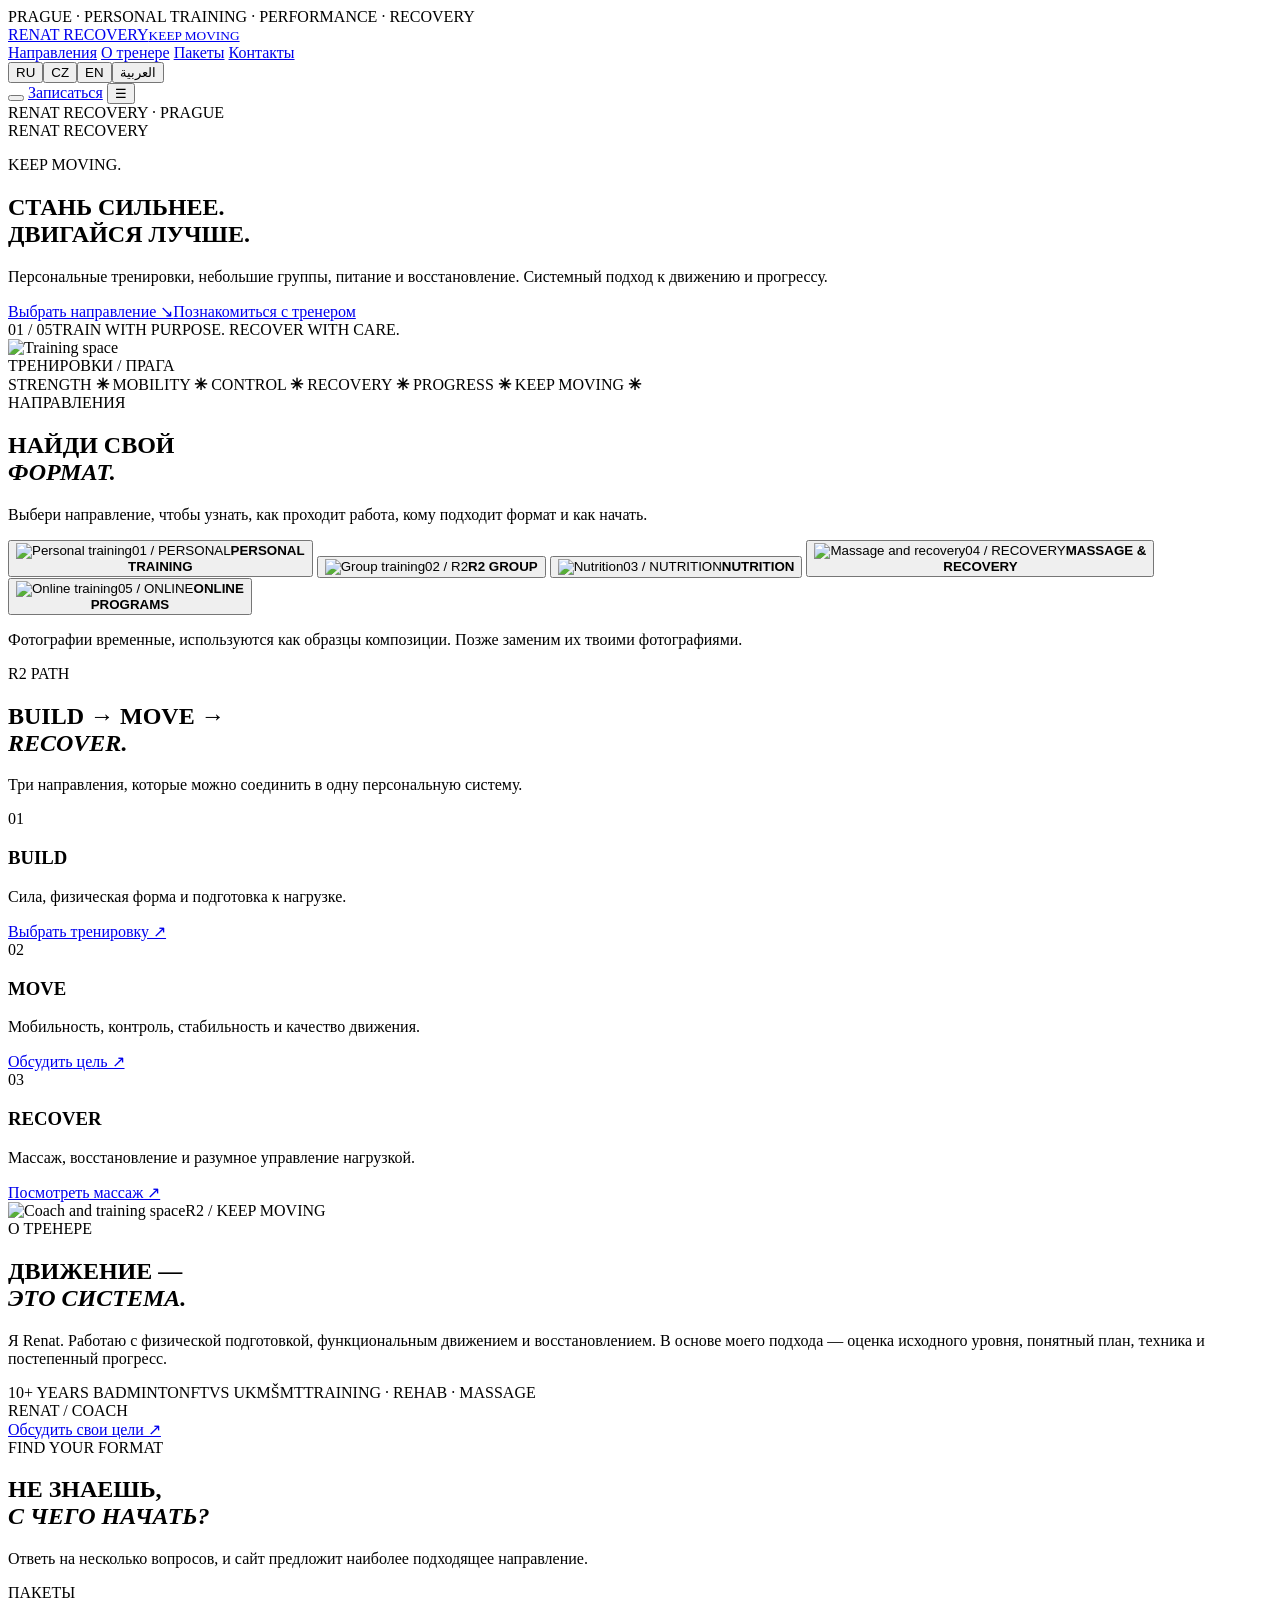
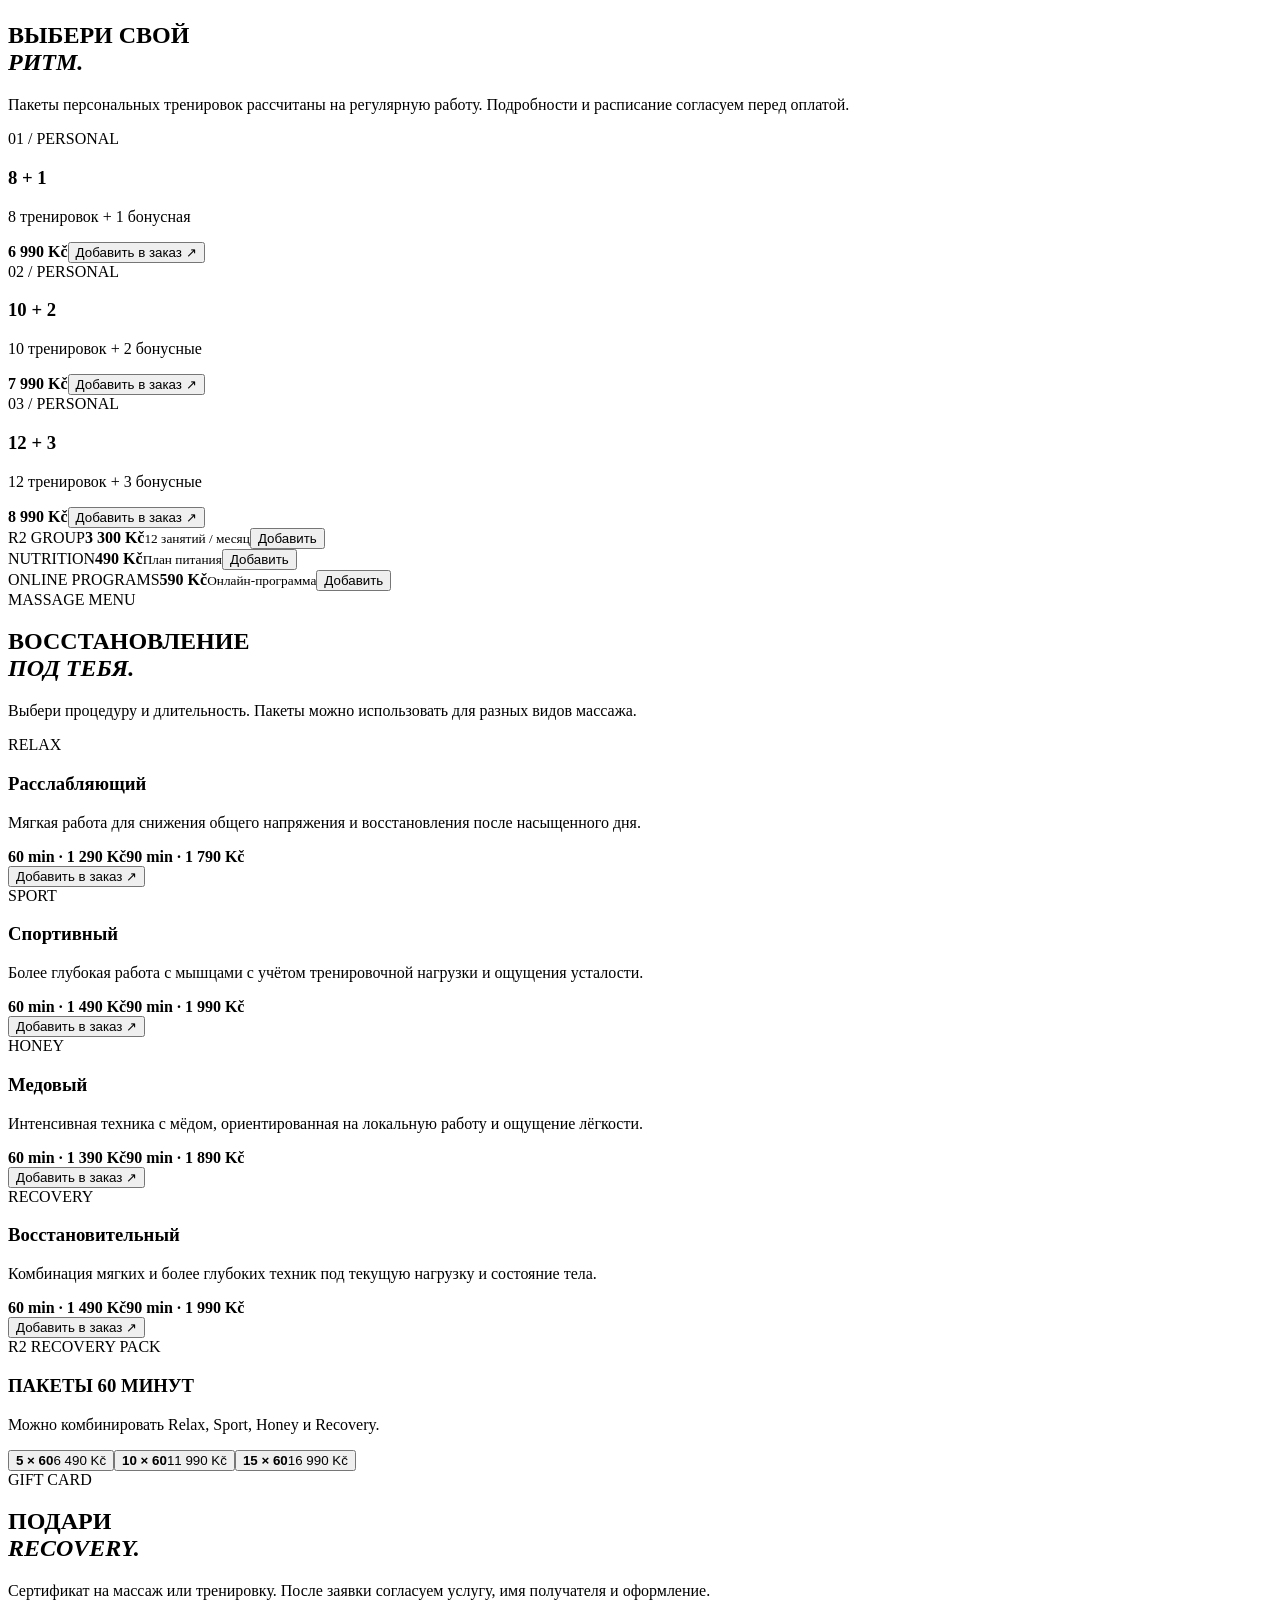
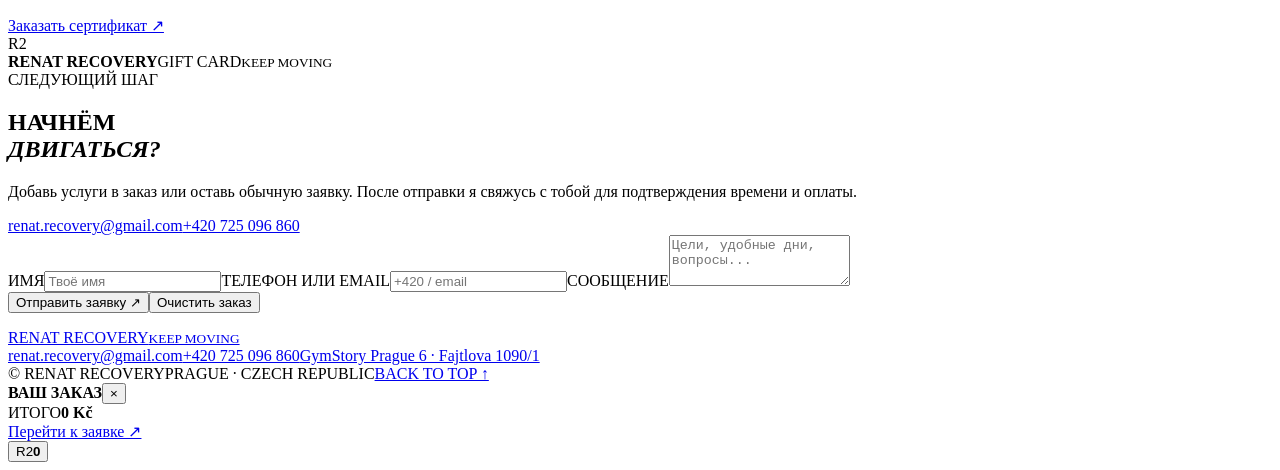
==== commit e997b182: "Rename index 3.html to index.html" ====
--- a/index.html
+++ b/index.html
@@ -14,7 +14,7 @@
 <body>
   <div class="topline"><span data-i18n="topline">PRAGUE · PERSONAL TRAINING · PERFORMANCE · RECOVERY</span></div>
   <header class="header">
-    <a class="logo" href="#top" aria-label="R2 Keep Moving"><img src="renat-recovery-logo-light.svg" alt="Renat Recovery"></a>
+    <a class="brand" href="#top" aria-label="Renat Recovery"><span>RENAT RECOVERY</span><small>KEEP MOVING</small></a>
     <nav class="nav" id="nav">
       <a href="#services" data-i18n="navServices">Направления</a>
       <a href="#about" data-i18n="navAbout">О тренере</a>
@@ -33,14 +33,14 @@
     <section class="hero">
       <div class="hero-copy">
         <div class="kicker"><i></i><span data-i18n="heroKicker">RENAT RECOVERY · PRAGUE</span></div>
-        <div class="hero-mark"><img src="renat-recovery-logo-light.svg" alt="Renat Recovery"></div>
-        <p class="hero-slogan">KEEP MOVING<span>.</span></p>
+        <div class="hero-brand">RENAT RECOVERY</div>
+        <p class="hero-slogan" data-i18n="slogan">KEEP MOVING<span>.</span></p>
         <h1 data-i18n="heroTitle">СТАНЬ СИЛЬНЕЕ.<br>ДВИГАЙСЯ ЛУЧШЕ.</h1>
         <p class="hero-lead" data-i18n="heroLead">Персональные тренировки, небольшие группы, питание и восстановление. Системный подход к движению и прогрессу.</p>
         <div class="hero-actions"><a class="btn btn-white" href="#services" data-i18n="explore">Выбрать направление ↘</a><a class="underlink" href="#about" data-i18n="aboutLink">Познакомиться с тренером</a></div>
         <div class="hero-foot"><span>01 / 05</span><span data-i18n="heroFoot">TRAIN WITH PURPOSE. RECOVER WITH CARE.</span></div>
       </div>
-      <div class="hero-image"><img src="https://images.unsplash.com/photo-1534438327276-14e5300c3a48?auto=format&fit=crop&w=1400&q=85" alt="Training space"><div class="image-tag">TRAINING / PRAHA</div></div>
+      <div class="hero-image"><img src="https://images.unsplash.com/photo-1534438327276-14e5300c3a48?auto=format&fit=crop&w=1400&q=85" alt="Training space"><div class="image-tag" data-i18n="imageTag">ТРЕНИРОВКИ / ПРАГА</div></div>
     </section>
 
     <section class="ticker"><div>STRENGTH <b>✳</b> MOBILITY <b>✳</b> CONTROL <b>✳</b> RECOVERY <b>✳</b> PROGRESS <b>✳</b> KEEP MOVING <b>✳</b></div></section>
@@ -48,11 +48,11 @@
     <section class="section" id="services">
       <div class="section-head"><div><div class="kicker"><i></i><span data-i18n="servicesKicker">НАПРАВЛЕНИЯ</span></div><h2 data-i18n="servicesTitle">НАЙДИ СВОЙ<br><em>ФОРМАТ.</em></h2></div><p data-i18n="servicesIntro">Выбери направление, чтобы узнать, как проходит работа, кому подходит формат и как начать.</p></div>
       <div class="cards">
-        <button class="service-card tall" data-service="personal"><img src="https://images.unsplash.com/photo-1583454110551-21f2fa2afe61?auto=format&fit=crop&w=1100&q=80" alt="Personal training"><span class="shade"></span><span class="card-meta">01 / PERSONAL</span><span class="card-bottom"><b>PERSONAL<br>TRAINING</b></span></button>
-        <button class="service-card" data-service="group"><img src="https://images.unsplash.com/photo-1517836357463-d25dfeac3438?auto=format&fit=crop&w=900&q=80" alt="Group training"><span class="shade"></span><span class="card-meta">02 / R2</span><span class="card-bottom"><b>R2 GROUP</b></span></button>
-        <button class="service-card" data-service="nutrition"><img src="https://images.unsplash.com/photo-1490645935967-10de6ba17061?auto=format&fit=crop&w=900&q=80" alt="Nutrition"><span class="shade"></span><span class="card-meta">03 / NUTRITION</span><span class="card-bottom"><b>NUTRITION</b></span></button>
-        <button class="service-card" data-service="recovery"><img src="https://images.unsplash.com/photo-1600334129128-685c5582fd35?auto=format&fit=crop&w=900&q=80" alt="Massage and recovery"><span class="shade"></span><span class="card-meta">04 / RECOVERY</span><span class="card-bottom"><b>MASSAGE &<br>RECOVERY</b></span></button>
-        <button class="service-card" data-service="online"><img src="https://images.unsplash.com/photo-1518611012118-696072aa579a?auto=format&fit=crop&w=900&q=80" alt="Online training"><span class="shade"></span><span class="card-meta">05 / ONLINE</span><span class="card-bottom"><b>ONLINE<br>PROGRAMS</b></span></button>
+        <button class="service-card tall" data-service="personal"><img src="https://images.unsplash.com/photo-1583454110551-21f2fa2afe61?auto=format&fit=crop&w=1100&q=80" alt="Personal training"><span class="shade"></span><span class="card-meta" data-i18n="cardPersonalMeta">01 / PERSONAL</span><span class="card-bottom"><b data-i18n="cardPersonal">PERSONAL<br>TRAINING</b></span></button>
+        <button class="service-card" data-service="group"><img src="https://images.unsplash.com/photo-1517836357463-d25dfeac3438?auto=format&fit=crop&w=900&q=80" alt="Group training"><span class="shade"></span><span class="card-meta" data-i18n="cardGroupMeta">02 / R2</span><span class="card-bottom"><b data-i18n="cardGroup">R2 GROUP</b></span></button>
+        <button class="service-card" data-service="nutrition"><img src="https://images.unsplash.com/photo-1490645935967-10de6ba17061?auto=format&fit=crop&w=900&q=80" alt="Nutrition"><span class="shade"></span><span class="card-meta" data-i18n="cardNutritionMeta">03 / NUTRITION</span><span class="card-bottom"><b data-i18n="cardNutrition">NUTRITION</b></span></button>
+        <button class="service-card" data-service="recovery"><img src="https://images.unsplash.com/photo-1600334129128-685c5582fd35?auto=format&fit=crop&w=900&q=80" alt="Massage and recovery"><span class="shade"></span><span class="card-meta" data-i18n="cardRecoveryMeta">04 / RECOVERY</span><span class="card-bottom"><b data-i18n="cardRecovery">MASSAGE &<br>RECOVERY</b></span></button>
+        <button class="service-card" data-service="online"><img src="https://images.unsplash.com/photo-1518611012118-696072aa579a?auto=format&fit=crop&w=900&q=80" alt="Online training"><span class="shade"></span><span class="card-meta" data-i18n="cardOnlineMeta">05 / ONLINE</span><span class="card-bottom"><b data-i18n="cardOnline">ONLINE<br>PROGRAMS</b></span></button>
       </div>
       <p class="sample-note" data-i18n="sampleNote">Фотографии временные, используются как образцы композиции. Позже заменим их твоими фотографиями.</p>
     </section>
@@ -60,41 +60,27 @@
     <section class="path-section" id="path">
       <div class="section-head"><div><div class="kicker"><i></i><span data-i18n="pathKicker">R2 PATH</span></div><h2 data-i18n="pathTitle">BUILD → MOVE →<br><em>RECOVER.</em></h2></div><p data-i18n="pathIntro">Три направления, которые можно соединить в одну персональную систему.</p></div>
       <div class="path-grid">
-        <article><span>01</span><h3>BUILD</h3><p data-i18n="buildText">Сила, физическая форма и подготовка к нагрузке.</p><a href="#pricing" data-i18n="buildCta">Выбрать тренировку ↗</a></article>
-        <article><span>02</span><h3>MOVE</h3><p data-i18n="moveText">Мобильность, контроль, стабильность и качество движения.</p><a href="#booking" data-i18n="moveCta">Обсудить цель ↗</a></article>
-        <article><span>03</span><h3>RECOVER</h3><p data-i18n="recoverText">Массаж, восстановление и разумное управление нагрузкой.</p><a href="#massage" data-i18n="recoverCta">Посмотреть массаж ↗</a></article>
+        <article><span>01</span><h3 data-i18n="buildTitle">BUILD</h3><p data-i18n="buildText">Сила, физическая форма и подготовка к нагрузке.</p><a href="#pricing" data-i18n="buildCta">Выбрать тренировку ↗</a></article>
+        <article><span>02</span><h3 data-i18n="moveTitle">MOVE</h3><p data-i18n="moveText">Мобильность, контроль, стабильность и качество движения.</p><a href="#booking" data-i18n="moveCta">Обсудить цель ↗</a></article>
+        <article><span>03</span><h3 data-i18n="recoverTitle">RECOVER</h3><p data-i18n="recoverText">Массаж, восстановление и разумное управление нагрузкой.</p><a href="#massage" data-i18n="recoverCta">Посмотреть массаж ↗</a></article>
       </div>
     </section>
 
     <section class="feature" id="about">
-      <div class="feature-image"><img src="https://images.unsplash.com/photo-1567013127542-490d757e51fc?auto=format&fit=crop&w=1200&q=85" alt="Coach and training space"><span>R2 / KEEP MOVING</span></div>
-      <div class="feature-copy"><div class="kicker"><i></i><span data-i18n="aboutKicker">О ТРЕНЕРЕ</span></div><h2 data-i18n="aboutTitle">ДВИЖЕНИЕ —<br><em>ЭТО СИСТЕМА.</em></h2><p data-i18n="aboutText">Я Renat. Работаю с физической подготовкой, функциональным движением и восстановлением. В основе моего подхода — оценка исходного уровня, понятный план, техника и постепенный прогресс.</p><div class="credentials"><span>10+ YEARS BADMINTON</span><span>FTVS UK</span><span>MŠMT</span><span>TRAINING · REHAB · MASSAGE</span></div><div class="signature">RENAT <span>/ COACH</span></div><a class="underlink" href="#booking" data-i18n="aboutCta">Обсудить свои цели ↗</a></div>
+      <div class="feature-image"><img src="https://images.unsplash.com/photo-1567013127542-490d757e51fc?auto=format&fit=crop&w=1200&q=85" alt="Coach and training space"><span data-i18n="featureTag">R2 / KEEP MOVING</span></div>
+      <div class="feature-copy"><div class="kicker"><i></i><span data-i18n="aboutKicker">О ТРЕНЕРЕ</span></div><h2 data-i18n="aboutTitle">ДВИЖЕНИЕ —<br><em>ЭТО СИСТЕМА.</em></h2><p data-i18n="aboutText">Я Renat. Работаю с физической подготовкой, функциональным движением и восстановлением. В основе моего подхода — оценка исходного уровня, понятный план, техника и постепенный прогресс.</p><div class="credentials"><span data-i18n="credBadminton">10+ YEARS BADMINTON</span><span data-i18n="credFtvS">FTVS UK</span><span data-i18n="credMsmt">MŠMT</span><span data-i18n="credWork">TRAINING · REHAB · MASSAGE</span></div><div class="signature">RENAT <span>/ COACH</span></div><a class="underlink" href="#booking" data-i18n="aboutCta">Обсудить свои цели ↗</a></div>
     </section>
 
-    <section class="section score-section" id="score">
-      <div class="section-head"><div><div class="kicker"><i></i><span data-i18n="scoreKicker">R2 BODY SCORE</span></div><h2 data-i18n="scoreTitle">ПОНЯТЬ ТЕЛО.<br><em>ВИДЕТЬ ПРОГРЕСС.</em></h2></div><p data-i18n="scoreIntro">Оценка пяти ключевых компонентов помогает понять стартовую точку и сравнивать изменения во времени.</p></div>
-      <div class="score-grid">
-        <div class="score-main"><div class="score-ring"><span>72</span><small>/100</small></div><div><strong>R2 SCORE</strong><p data-i18n="scoreMain">Пример визуализации. Реальные показатели определяются после диагностики.</p></div></div>
-        <div class="score-bars">
-          <div><span>MOBILITY</span><b style="--value:72%"><i></i></b><em>72</em></div>
-          <div><span>STABILITY</span><b style="--value:68%"><i></i></b><em>68</em></div>
-          <div><span>STRENGTH</span><b style="--value:74%"><i></i></b><em>74</em></div>
-          <div><span>BALANCE</span><b style="--value:81%"><i></i></b><em>81</em></div>
-          <div><span>RECOVERY</span><b style="--value:65%"><i></i></b><em>65</em></div>
-        </div>
-      </div>
-    </section>
-
-    <section class="quiz-section" id="quiz">
+        <section class="quiz-section" id="quiz">
       <div class="quiz-card"><div class="kicker"><i></i><span data-i18n="quizKicker">FIND YOUR FORMAT</span></div><h2 data-i18n="quizTitle">НЕ ЗНАЕШЬ,<br><em>С ЧЕГО НАЧАТЬ?</em></h2><p data-i18n="quizIntro">Ответь на несколько вопросов, и сайт предложит наиболее подходящее направление.</p><div id="quiz"></div></div>
     </section>
 
     <section class="section pricing" id="pricing">
       <div class="section-head"><div><div class="kicker"><i></i><span data-i18n="pricingKicker">ПАКЕТЫ</span></div><h2 data-i18n="pricingTitle">ВЫБЕРИ СВОЙ<br><em>РИТМ.</em></h2></div><p data-i18n="pricingIntro">Пакеты персональных тренировок рассчитаны на регулярную работу. Подробности и расписание согласуем перед оплатой.</p></div>
       <div class="price-cards">
-        <article><span>01 / PERSONAL</span><h3>8 + 1</h3><p data-i18n="pack1">8 тренировок + 1 бонусная</p><strong class="price-value">6 990 Kč</strong><button class="text-button add-cart" data-item="Personal Training 8+1" data-price="6990" data-i18n="addCart">Добавить в заказ ↗</button></article>
-        <article class="price-dark"><span>02 / PERSONAL</span><h3>10 + 2</h3><p data-i18n="pack2">10 тренировок + 2 бонусные</p><strong class="price-value">7 990 Kč</strong><button class="text-button add-cart" data-item="Personal Training 10+2" data-price="7990" data-i18n="addCart">Добавить в заказ ↗</button></article>
-        <article><span>03 / PERSONAL</span><h3>12 + 3</h3><p data-i18n="pack3">12 тренировок + 3 бонусные</p><strong class="price-value">8 990 Kč</strong><button class="text-button add-cart" data-item="Personal Training 12+3" data-price="8990" data-i18n="addCart">Добавить в заказ ↗</button></article>
+        <article><span data-i18n="personal01">01 / PERSONAL</span><h3>8 + 1</h3><p data-i18n="pack1">8 тренировок + 1 бонусная</p><strong class="price-value">6 990 Kč</strong><button class="text-button add-cart" data-item="Personal Training 8+1" data-price="6990" data-i18n="addCart">Добавить в заказ ↗</button></article>
+        <article><span data-i18n="personal02">02 / PERSONAL</span><h3>10 + 2</h3><p data-i18n="pack2">10 тренировок + 2 бонусные</p><strong class="price-value">7 990 Kč</strong><button class="text-button add-cart" data-item="Personal Training 10+2" data-price="7990" data-i18n="addCart">Добавить в заказ ↗</button></article>
+        <article><span data-i18n="personal03">03 / PERSONAL</span><h3>12 + 3</h3><p data-i18n="pack3">12 тренировок + 3 бонусные</p><strong class="price-value">8 990 Kč</strong><button class="text-button add-cart" data-item="Personal Training 12+3" data-price="8990" data-i18n="addCart">Добавить в заказ ↗</button></article>
       </div>
       <div class="other-prices"><article><span>R2 GROUP</span><b>3 300 Kč</b><small data-i18n="groupPrice">12 занятий / месяц</small><button class="mini-add add-cart" data-item="R2 Group" data-price="3300" data-i18n="addCartShort">Добавить</button></article><article><span>NUTRITION</span><b>490 Kč</b><small data-i18n="nutritionPrice">План питания</small><button class="mini-add add-cart" data-item="Nutrition" data-price="490" data-i18n="addCartShort">Добавить</button></article><article><span>ONLINE PROGRAMS</span><b>590 Kč</b><small data-i18n="onlinePrice">Онлайн-программа</small><button class="mini-add add-cart" data-item="Online Program" data-price="590" data-i18n="addCartShort">Добавить</button></article></div>
     </section>
@@ -102,23 +88,23 @@
     <section class="section massage-section" id="massage">
       <div class="section-head"><div><div class="kicker"><i></i><span data-i18n="massageKicker">MASSAGE MENU</span></div><h2 data-i18n="massageTitle">ВОССТАНОВЛЕНИЕ<br><em>ПОД ТЕБЯ.</em></h2></div><p data-i18n="massageIntro">Выбери процедуру и длительность. Пакеты можно использовать для разных видов массажа.</p></div>
       <div class="massage-grid">
-        <article><span>RELAX</span><h3 data-i18n="relaxTitle">Расслабляющий</h3><p data-i18n="relaxText">Мягкая работа для снижения общего напряжения и восстановления после насыщенного дня.</p><div class="massage-prices"><b>60 min · 1 290 Kč</b><b>90 min · 1 790 Kč</b></div><button class="add-cart" data-item="Relax Massage 60 min" data-price="1290" data-i18n="addCart">Добавить в заказ ↗</button></article>
-        <article><span>SPORT</span><h3 data-i18n="sportTitle">Спортивный</h3><p data-i18n="sportText">Более глубокая работа с мышцами с учётом тренировочной нагрузки и ощущения усталости.</p><div class="massage-prices"><b>60 min · 1 490 Kč</b><b>90 min · 1 990 Kč</b></div><button class="add-cart" data-item="Sports Massage 60 min" data-price="1490" data-i18n="addCart">Добавить в заказ ↗</button></article>
-        <article><span>HONEY</span><h3 data-i18n="honeyTitle">Медовый</h3><p data-i18n="honeyText">Интенсивная техника с мёдом, ориентированная на локальную работу и ощущение лёгкости.</p><div class="massage-prices"><b>60 min · 1 390 Kč</b><b>90 min · 1 890 Kč</b></div><button class="add-cart" data-item="Honey Massage 60 min" data-price="1390" data-i18n="addCart">Добавить в заказ ↗</button></article>
-        <article><span>RECOVERY</span><h3 data-i18n="recoveryTitle">Восстановительный</h3><p data-i18n="recoveryText">Комбинация мягких и более глубоких техник под текущую нагрузку и состояние тела.</p><div class="massage-prices"><b>60 min · 1 490 Kč</b><b>90 min · 1 990 Kč</b></div><button class="add-cart" data-item="Recovery Massage 60 min" data-price="1490" data-i18n="addCart">Добавить в заказ ↗</button></article>
+        <article><span>RELAX</span><h3 data-i18n="relaxTitle">Расслабляющий</h3><p data-i18n="relaxText">Мягкая работа для снижения общего напряжения и восстановления после насыщенного дня.</p><div class="massage-prices"><b data-i18n="relax60">60 min · 1 290 Kč</b><b data-i18n="relax90">90 min · 1 790 Kč</b></div><button class="add-cart" data-item="Relax Massage 60 min" data-price="1290" data-i18n="addCart">Добавить в заказ ↗</button></article>
+        <article><span>SPORT</span><h3 data-i18n="sportTitle">Спортивный</h3><p data-i18n="sportText">Более глубокая работа с мышцами с учётом тренировочной нагрузки и ощущения усталости.</p><div class="massage-prices"><b data-i18n="sport60">60 min · 1 490 Kč</b><b data-i18n="sport90">90 min · 1 990 Kč</b></div><button class="add-cart" data-item="Sports Massage 60 min" data-price="1490" data-i18n="addCart">Добавить в заказ ↗</button></article>
+        <article><span>HONEY</span><h3 data-i18n="honeyTitle">Медовый</h3><p data-i18n="honeyText">Интенсивная техника с мёдом, ориентированная на локальную работу и ощущение лёгкости.</p><div class="massage-prices"><b data-i18n="honey60">60 min · 1 390 Kč</b><b data-i18n="honey90">90 min · 1 890 Kč</b></div><button class="add-cart" data-item="Honey Massage 60 min" data-price="1390" data-i18n="addCart">Добавить в заказ ↗</button></article>
+        <article><span>RECOVERY</span><h3 data-i18n="recoveryTitle">Восстановительный</h3><p data-i18n="recoveryText">Комбинация мягких и более глубоких техник под текущую нагрузку и состояние тела.</p><div class="massage-prices"><b data-i18n="recovery60">60 min · 1 490 Kč</b><b data-i18n="recovery90">90 min · 1 990 Kč</b></div><button class="add-cart" data-item="Recovery Massage 60 min" data-price="1490" data-i18n="addCart">Добавить в заказ ↗</button></article>
       </div>
-      <div class="massage-pack"><div><span>R2 RECOVERY PACK</span><h3 data-i18n="massagePackTitle">ПАКЕТЫ 60 МИНУТ</h3><p data-i18n="massagePackText">Можно комбинировать Relax, Sport, Honey и Recovery.</p></div><div class="pack-options"><button class="pack-choice add-cart" data-item="Massage Pack 5 × 60 min" data-price="6490"><strong>5 × 60</strong><span>6 490 Kč</span></button><button class="pack-choice featured add-cart" data-item="Massage Pack 10 × 60 min" data-price="11990"><strong>10 × 60</strong><span>11 990 Kč</span></button><button class="pack-choice add-cart" data-item="Massage Pack 15 × 60 min" data-price="16990"><strong>15 × 60</strong><span>16 990 Kč</span></button></div></div>
+      <div class="massage-pack"><div><span>R2 RECOVERY PACK</span><h3 data-i18n="massagePackTitle">ПАКЕТЫ 60 МИНУТ</h3><p data-i18n="massagePackText">Можно комбинировать Relax, Sport, Honey и Recovery.</p></div><div class="pack-options"><button class="pack-choice add-cart" data-item="Massage Pack 5 × 60 min" data-price="6490"><strong>5 × 60</strong><span data-i18n="massagePack5">6 490 Kč</span></button><button class="pack-choice featured add-cart" data-item="Massage Pack 10 × 60 min" data-price="11990"><strong>10 × 60</strong><span data-i18n="massagePack10">11 990 Kč</span></button><button class="pack-choice add-cart" data-item="Massage Pack 15 × 60 min" data-price="16990"><strong>15 × 60</strong><span data-i18n="massagePack15">16 990 Kč</span></button></div></div>
     </section>
 
-    <section class="gift-section" id="gift"><div class="gift-copy"><div class="kicker"><i></i><span data-i18n="giftKicker">GIFT CARD</span></div><h2 data-i18n="giftTitle">ПОДАРИ<br><em>RECOVERY.</em></h2><p data-i18n="giftText">Сертификат на массаж или тренировку. После заявки согласуем услугу, имя получателя и оформление.</p><a class="btn btn-white" href="#booking" data-i18n="giftCta">Заказать сертификат ↗</a></div><div class="gift-card"><div>R2</div><strong>RENAT RECOVERY</strong><span>GIFT CARD</span><small>KEEP MOVING</small></div></section>
+    <section class="gift-section" id="gift"><div class="gift-copy"><div class="kicker"><i></i><span data-i18n="giftKicker">GIFT CARD</span></div><h2 data-i18n="giftTitle">ПОДАРИ<br><em>RECOVERY.</em></h2><p data-i18n="giftText">Сертификат на массаж или тренировку. После заявки согласуем услугу, имя получателя и оформление.</p><a class="btn btn-white" href="#booking" data-i18n="giftCta">Заказать сертификат ↗</a></div><div class="gift-card"><div>R2</div><strong>RENAT RECOVERY</strong><span data-i18n="giftCardLabel">GIFT CARD</span><small data-i18n="slogan">KEEP MOVING</small></div></section>
 
     <section class="booking" id="booking">
       <div class="booking-copy"><div class="kicker"><i></i><span data-i18n="bookingKicker">СЛЕДУЮЩИЙ ШАГ</span></div><h2 data-i18n="bookingTitle">НАЧНЁМ<br><em>ДВИГАТЬСЯ?</em></h2><p data-i18n="bookingText">Добавь услуги в заказ или оставь обычную заявку. После отправки я свяжусь с тобой для подтверждения времени и оплаты.</p><div class="contact-lines"><a href="mailto:renat.recovery@gmail.com">renat.recovery@gmail.com</a><a href="tel:+420725096860">+420 725 096 860</a></div></div>
-      <form id="bookingForm"><label><span data-i18n="formName">ИМЯ</span><input name="name" required autocomplete="name" placeholder="Твоё имя"></label><label><span data-i18n="formContact">ТЕЛЕФОН ИЛИ EMAIL</span><input name="contact" required placeholder="+420 / email"></label><label><span data-i18n="formMessage">СООБЩЕНИЕ</span><textarea name="message" rows="3" placeholder="Цели, удобные дни, вопросы..."></textarea></label><div class="form-actions"><button class="btn btn-white submit" type="submit"><span data-i18n="send">Отправить заявку</span> ↗</button><button class="btn btn-ghost" type="button" id="clearCart" data-i18n="clearCart">Очистить заказ</button></div><p id="formStatus" class="form-status" aria-live="polite"></p></form>
+      <form id="bookingForm"><label><span data-i18n="formName">ИМЯ</span><input name="name" required autocomplete="name" placeholder="Твоё имя" data-i18n-placeholder="placeholderName"></label><label><span data-i18n="formContact">ТЕЛЕФОН ИЛИ EMAIL</span><input name="contact" required placeholder="+420 / email" data-i18n-placeholder="placeholderContact"></label><label><span data-i18n="formMessage">СООБЩЕНИЕ</span><textarea name="message" rows="3" placeholder="Цели, удобные дни, вопросы..." data-i18n-placeholder="placeholderMessage"></textarea></label><div class="form-actions"><button class="btn btn-white submit" type="submit"><span data-i18n="send">Отправить заявку</span> ↗</button><button class="btn btn-ghost" type="button" id="clearCart" data-i18n="clearCart">Очистить заказ</button></div><p id="formStatus" class="form-status" aria-live="polite"></p></form>
     </section>
   </main>
 
-  <footer id="contact"><a class="logo footer-logo" href="#top"><img src="renat-recovery-logo-light.svg" alt="Renat Recovery"></a><div class="footer-contacts"><a href="mailto:renat.recovery@gmail.com">renat.recovery@gmail.com</a><a href="tel:+420725096860">+420 725 096 860</a><a href="https://www.google.com/maps/search/?api=1&query=Fajtlova+1090%2F1%2C+161+00+Praha+6" target="_blank" rel="noopener">GymStory Prague 6 · Fajtlova 1090/1</a></div><div class="footer-bottom"><span>© <span id="year"></span> RENAT RECOVERY</span><span>PRAGUE · CZECH REPUBLIC</span><a href="#top">BACK TO TOP ↑</a></div></footer>
+  <footer id="contact"><a class="brand footer-brand" href="#top"><span>RENAT RECOVERY</span><small>KEEP MOVING</small></a><div class="footer-contacts"><a href="mailto:renat.recovery@gmail.com">renat.recovery@gmail.com</a><a href="tel:+420725096860">+420 725 096 860</a><a href="https://www.google.com/maps/search/?api=1&query=Fajtlova+1090%2F1%2C+161+00+Praha+6" target="_blank" rel="noopener">GymStory Prague 6 · Fajtlova 1090/1</a></div><div class="footer-bottom"><span>© <span id="year"></span> RENAT RECOVERY</span><span data-i18n="footerLocation">PRAGUE · CZECH REPUBLIC</span><a href="#top" data-i18n="backTop">BACK TO TOP ↑</a></div></footer>
 
   <aside class="cart" id="cart" aria-label="Order cart"><div class="cart-head"><strong data-i18n="cartTitle">ВАШ ЗАКАЗ</strong><button id="cartClose" aria-label="Close">×</button></div><div id="cartItems"></div><div class="cart-total"><span data-i18n="cartTotal">ИТОГО</span><strong id="cartTotal">0 Kč</strong></div><a class="btn btn-white" href="#booking" id="cartCheckout" data-i18n="cartCheckout">Перейти к заявке ↗</a></aside>
   <button class="cart-fab" id="cartFab" aria-label="Open cart"><span>R2</span><b id="cartCount">0</b></button>
